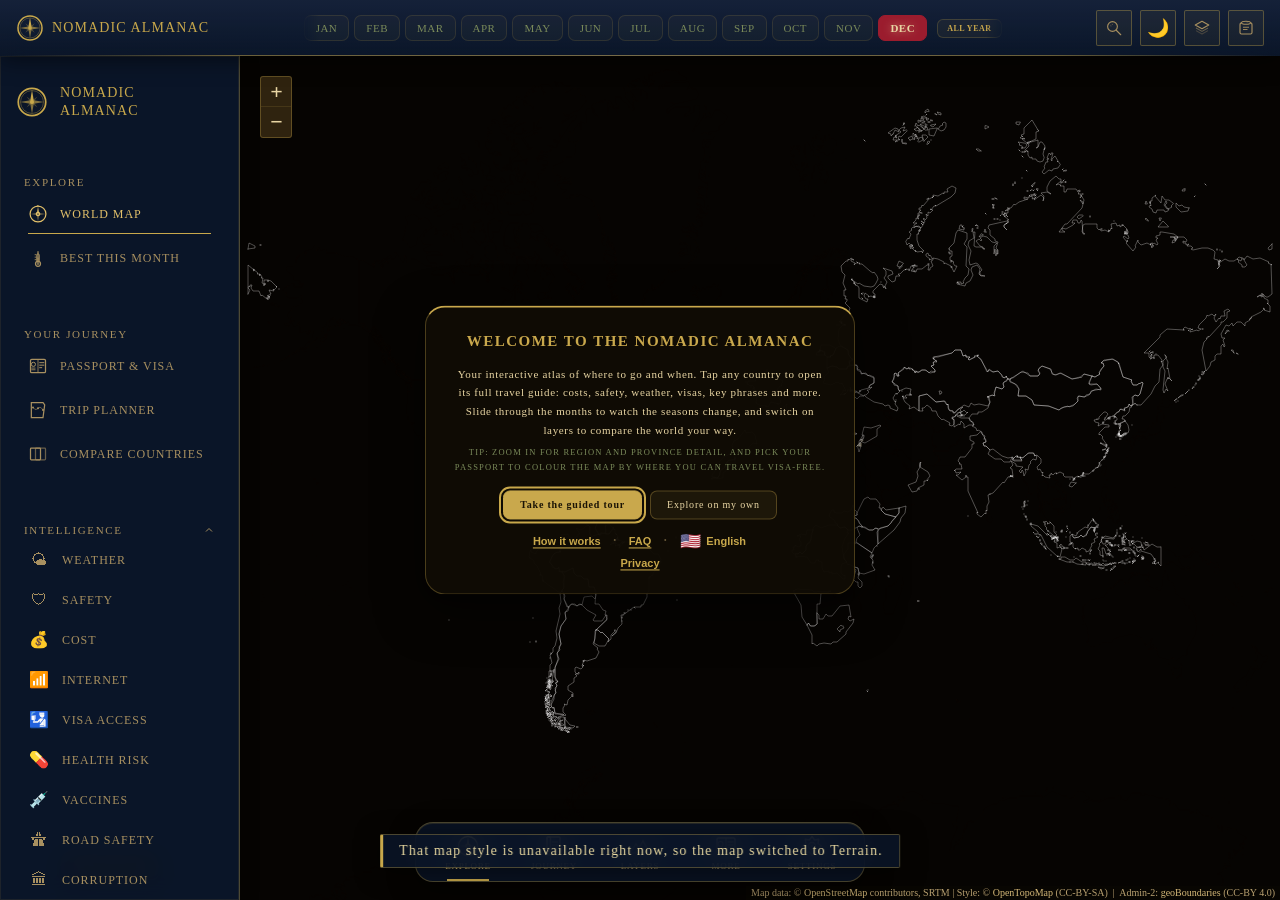
==== index.html @ be2ba4e3 "fix(visitors): raise the floor to 10, round counts down to 5, add a privacy notice and opt-out Findi" ====
<!DOCTYPE html>
<html lang="en">
<head>
  <meta charset="UTF-8">
  <meta name="viewport" content="width=device-width, initial-scale=1.0, viewport-fit=cover">
  <!-- Content-Security-Policy (defense-in-depth). Inline scripts are kept allowed
       because the app bootstraps inline; object/base-uri/form-action are locked,
       and schemes are restricted. The primary XSS defense is per-field _esc() on
       all OSM/user-derived strings. A tighter connect-src allowlist is a future
       step (requires testing every tile/API/open-data integration).
       script-src names no host other than this site. The optional visit-count script is a pinned
       copy at lib/count.js (see NA_ANALYTICS_SITE in app.js and docs/visitors-layer.md), so it is
       covered by 'self'. The count itself is sent to https://CODE.goatcounter.com/count, which only
       the broad connect-src https: rule permits; narrowing that rule is a separate step. -->
  <meta http-equiv="Content-Security-Policy" content="default-src 'self'; script-src 'self' 'unsafe-inline'; style-src 'self' 'unsafe-inline' https://fonts.googleapis.com; font-src 'self' https://fonts.gstatic.com data:; img-src 'self' data: blob: https:; connect-src 'self' https:; worker-src 'self' blob:; manifest-src 'self'; object-src 'none'; base-uri 'self'; form-action 'self'">
  <meta name="referrer" content="strict-origin-when-cross-origin">
  <meta name="description" content="The Nomadic Almanac: an interactive atlas of where to go and when. Costs, safety, weather, visas, and key phrases for 195 countries, by month.">
  <title>The Nomadic Almanac: World Travel Intelligence</title>
  <!-- Resource hints: resolve DNS / open sockets before scripts run -->
  <link rel="preconnect"    href="https://fonts.googleapis.com" crossorigin>
  <link rel="preconnect"    href="https://fonts.gstatic.com" crossorigin>
  <!-- Full preconnect (DNS+TCP+TLS) for the host the DEFAULT view hits immediately: Esri
       serves both the satellite tiles and the place-label overlay. No crossorigin: tiles are
       plain <img>. -->
  <link rel="preconnect"    href="https://server.arcgisonline.com">
  <link rel="dns-prefetch"  href="https://raw.githubusercontent.com">
  <!-- All six interface font families in ONE request (was 3 links + a duplicate @import).
       Loaded without blocking first paint: media="print" does not block rendering, and onload
       switches it on once it arrives. If Google Fonts is slow or blocked the page simply keeps
       its fallback fonts (display=swap), so the CDN is never a single point of failure. -->
  <link href="https://fonts.googleapis.com/css2?family=IBM+Plex+Mono:wght@400;500;700&family=Cormorant+Garamond:ital,wght@0,600;0,700;1,400&family=Cinzel:wght@400;600;700;900&family=Cinzel+Decorative:wght@700&family=IM+Fell+English:ital@0;1&family=EB+Garamond:ital,wght@0,400;0,500;0,600;1,400&display=swap" rel="stylesheet" media="print" onload="this.media='all'">
  <noscript><link href="https://fonts.googleapis.com/css2?family=IBM+Plex+Mono:wght@400;500;700&family=Cormorant+Garamond:ital,wght@0,600;0,700;1,400&family=Cinzel:wght@400;600;700;900&family=Cinzel+Decorative:wght@700&family=IM+Fell+English:ital@0;1&family=EB+Garamond:ital,wght@0,400;0,500;0,600;1,400&display=swap" rel="stylesheet"></noscript>
  <style>
    :root {
      --na-prussian: #1B2A4A;
      --na-parchment: #F2E8C9;
      --na-vermillion: #C0392B;
      --na-sienna: #A0522D;
      --na-green: #2D5A27;
      --na-ink: #0D0D0D;
      --na-gold: #B8960C;
      --na-night: #0F1A2E;
      --na-aged: #D4C8A0;
    }
    #logo-wrap { line-height: 0; display: inline-block; }
    #logo-wrap svg { display: block; }
  </style>
  <!-- Leaflet served locally: eliminates CDN as a failure point -->
  <link rel="stylesheet" href="lib/leaflet.css">
  <link rel="stylesheet" href="style.css">
  <link rel="manifest" href="manifest.json">
  <meta name="theme-color" content="#0e0b06">
  <meta name="mobile-web-app-capable" content="yes">
  <meta name="apple-mobile-web-app-capable" content="yes">
  <meta name="apple-mobile-web-app-status-bar-style" content="black-translucent">
  <meta name="apple-mobile-web-app-title" content="Nomadic Almanac">
  <link rel="apple-touch-icon" href="apple-touch-icon.png">
  <link rel="icon" type="image/png" sizes="192x192" href="icon-192.png">
  <!-- Social / link-preview cards -->
  <meta property="og:type" content="website">
  <meta property="og:site_name" content="The Nomadic Almanac">
  <meta property="og:title" content="The Nomadic Almanac: World Travel Intelligence">
  <meta property="og:description" content="An interactive atlas of where to go and when: costs, safety, weather, visas, and key phrases for 195 countries, by month.">
  <meta property="og:image" content="https://nomadicalmanac.com/icon-512.png">
  <meta property="og:url" content="https://nomadicalmanac.com/">
  <link rel="canonical" href="https://nomadicalmanac.com/">
  <meta name="twitter:card" content="summary">
  <meta name="twitter:title" content="The Nomadic Almanac">
  <meta name="twitter:description" content="An interactive atlas of where to go and when: costs, safety, weather, visas, and key phrases for 195 countries, by month.">
  <meta name="twitter:image" content="https://nomadicalmanac.com/icon-512.png">
</head>
<body>

<!-- ─── Period Cartographic Icon Set (all 17 icons) ──────────────────────── -->
<svg id="na-icons" xmlns="http://www.w3.org/2000/svg" style="display:none" aria-hidden="true">
  <!-- Explore / Compass Rose -->
  <symbol id="icon-explore" viewBox="0 0 24 24">
    <circle cx="12" cy="12" r="9.5" fill="none" stroke="currentColor" stroke-width="1.5"/>
    <circle cx="12" cy="12" r="2" fill="none" stroke="currentColor" stroke-width="1.5"/>
    <polygon points="12,3 13.2,10.8 12,12 10.8,10.8" fill="currentColor"/>
    <polygon points="12,21 13.2,13.2 12,12 10.8,13.2" fill="currentColor" opacity="0.5"/>
    <polygon points="3,12 10.8,13.2 12,12 10.8,10.8" fill="currentColor" opacity="0.5"/>
    <polygon points="21,12 13.2,13.2 12,12 13.2,10.8" fill="currentColor" opacity="0.5"/>
    <line x1="12" y1="3" x2="12" y2="2" stroke="currentColor" stroke-width="1.5"/>
    <text x="12" y="2.5" text-anchor="middle" font-size="2.8" fill="currentColor" font-family="Cinzel,serif" font-weight="700">N</text>
  </symbol>
  <!-- Compass Rose (almanac-era, retro): shared by the wordmark logo and the
       Preferences launcher so both read as the same instrument. currentColor so
       it inherits gold / ink active states. -->
  <symbol id="icon-compass" viewBox="0 0 24 24">
    <circle cx="12" cy="12" r="10.3" fill="none" stroke="currentColor" stroke-width="1.3"/>
    <circle cx="12" cy="12" r="8.6"  fill="none" stroke="currentColor" stroke-width="0.5" opacity="0.55"/>
    <!-- intercardinal (NE/SE/SW/NW) short points -->
    <g fill="currentColor" opacity="0.32">
      <polygon points="12,6.2 12.9,11.2 12,12 11.1,11.2" transform="rotate(45 12 12)"/>
      <polygon points="12,6.2 12.9,11.2 12,12 11.1,11.2" transform="rotate(135 12 12)"/>
      <polygon points="12,6.2 12.9,11.2 12,12 11.1,11.2" transform="rotate(225 12 12)"/>
      <polygon points="12,6.2 12.9,11.2 12,12 11.1,11.2" transform="rotate(315 12 12)"/>
    </g>
    <!-- cardinal long points; North (last) is brightest -->
    <g fill="currentColor">
      <polygon points="12,3 13.3,10.7 12,12 10.7,10.7" opacity="0.62" transform="rotate(90 12 12)"/>
      <polygon points="12,3 13.3,10.7 12,12 10.7,10.7" opacity="0.62" transform="rotate(180 12 12)"/>
      <polygon points="12,3 13.3,10.7 12,12 10.7,10.7" opacity="0.62" transform="rotate(270 12 12)"/>
      <polygon points="12,3 13.3,10.7 12,12 10.7,10.7"/>
    </g>
    <circle cx="12" cy="12" r="1.5" fill="currentColor"/>
  </symbol>
  <!-- Journey / Log Book -->
  <symbol id="icon-journey" viewBox="0 0 24 24">
    <rect x="5" y="3" width="13" height="18" rx="1" fill="none" stroke="currentColor" stroke-width="1.5"/>
    <rect x="5" y="3" width="3.5" height="18" rx="1" fill="none" stroke="currentColor" stroke-width="1.5"/>
    <line x1="10" y1="8"  x2="16" y2="8"  stroke="currentColor" stroke-width="1.2"/>
    <line x1="10" y1="11" x2="16" y2="11" stroke="currentColor" stroke-width="1.2"/>
    <line x1="10" y1="14" x2="14" y2="14" stroke="currentColor" stroke-width="1.2"/>
    <circle cx="15.5" cy="19" r="1.8" fill="none" stroke="currentColor" stroke-width="1.2"/>
    <circle cx="15.5" cy="19" r="0.6" fill="currentColor"/>
  </symbol>
  <!-- Visa / Passport -->
  <symbol id="icon-visa" viewBox="0 0 24 24">
    <rect x="3" y="4" width="18" height="16" rx="1.5" fill="none" stroke="currentColor" stroke-width="1.5"/>
    <line x1="12" y1="4" x2="12" y2="20" stroke="currentColor" stroke-width="1"/>
    <circle cx="6.5" cy="10" r="2.5" fill="none" stroke="currentColor" stroke-width="1.2"/>
    <line x1="4" y1="14.5" x2="9" y2="14.5" stroke="currentColor" stroke-width="1"/>
    <line x1="4" y1="16.5" x2="9" y2="16.5" stroke="currentColor" stroke-width="1"/>
    <line x1="13.5" y1="8" x2="19.5" y2="8" stroke="currentColor" stroke-width="1.2"/>
    <line x1="13.5" y1="11" x2="19.5" y2="11" stroke="currentColor" stroke-width="1.2"/>
    <line x1="13.5" y1="14" x2="17"   y2="14" stroke="currentColor" stroke-width="1.2"/>
  </symbol>
  <!-- Trip Planner / Chart with route -->
  <symbol id="icon-planner" viewBox="0 0 24 24">
    <path d="M4 3 L18 3 L20 6 L18 21 L4 21 Z" fill="none" stroke="currentColor" stroke-width="1.5"/>
    <path d="M6 9 Q9 13 12 10 Q15 7 18 12" fill="none" stroke="currentColor" stroke-width="1.2" stroke-dasharray="1.5 1"/>
    <circle cx="6"  cy="9"  r="1.2" fill="currentColor"/>
    <circle cx="12" cy="10" r="1.2" fill="currentColor"/>
    <circle cx="18" cy="12" r="1.2" fill="currentColor"/>
  </symbol>
  <!-- Compare / Two overlapping frames -->
  <symbol id="icon-compare" viewBox="0 0 24 24">
    <rect x="3" y="5" width="12" height="14" rx="1" fill="none" stroke="currentColor" stroke-width="1.5"/>
    <rect x="9" y="5" width="12" height="14" rx="1" fill="none" stroke="currentColor" stroke-width="1.5" opacity="0.6"/>
  </symbol>
  <!-- Safety / Brass shield -->
  <symbol id="icon-safety" viewBox="0 0 24 24">
    <path d="M12 3 L20 6.5 L20 12 Q20 18 12 21 Q4 18 4 12 L4 6.5 Z" fill="none" stroke="currentColor" stroke-width="1.5"/>
    <polygon points="12,8 13,11 16,11 13.5,12.8 14.5,16 12,14.2 9.5,16 10.5,12.8 8,11 11,11" fill="currentColor" opacity="0.7"/>
  </symbol>
  <!-- Cost / Period coins -->
  <symbol id="icon-cost" viewBox="0 0 24 24">
    <circle cx="10" cy="12" r="7" fill="none" stroke="currentColor" stroke-width="1.5"/>
    <circle cx="10" cy="12" r="4.5" fill="none" stroke="currentColor" stroke-width="0.8"/>
    <line x1="10" y1="8.5" x2="10" y2="15.5" stroke="currentColor" stroke-width="1.2"/>
    <line x1="7.5" y1="10" x2="12.5" y2="10" stroke="currentColor" stroke-width="1.2"/>
    <ellipse cx="16" cy="15" rx="5" ry="3.5" fill="none" stroke="currentColor" stroke-width="1" opacity="0.5"/>
  </symbol>
  <!-- Climate / Mercury barometer -->
  <symbol id="icon-climate" viewBox="0 0 24 24">
    <line x1="12" y1="4" x2="12" y2="17" stroke="currentColor" stroke-width="1.5"/>
    <rect x="10.5" y="7" width="3" height="10" rx="1.5" fill="none" stroke="currentColor" stroke-width="1.2"/>
    <rect x="11" y="11" width="2" height="5.5" rx="1" fill="currentColor" opacity="0.7"/>
    <circle cx="12" cy="19" r="3" fill="none" stroke="currentColor" stroke-width="1.5"/>
    <circle cx="12" cy="19" r="1.5" fill="currentColor" opacity="0.7"/>
    <line x1="8" y1="8"  x2="10" y2="8"  stroke="currentColor" stroke-width="1"/>
    <line x1="8" y1="11" x2="10" y2="11" stroke="currentColor" stroke-width="1"/>
    <line x1="8" y1="14" x2="10" y2="14" stroke="currentColor" stroke-width="1"/>
  </symbol>
  <!-- Health / Period apothecary diamond -->
  <symbol id="icon-health" viewBox="0 0 24 24">
    <path d="M12 3 L21 12 L12 21 L3 12 Z" fill="none" stroke="currentColor" stroke-width="1.5"/>
    <line x1="12" y1="7.5" x2="12" y2="16.5" stroke="currentColor" stroke-width="1.5"/>
    <line x1="7.5" y1="12" x2="16.5" y2="12" stroke="currentColor" stroke-width="1.5"/>
  </symbol>
  <!-- History / Hourglass -->
  <symbol id="icon-history" viewBox="0 0 24 24">
    <path d="M7 3 L17 3 L17 4 Q17 10 12 12 Q7 14 7 20 L7 21 L17 21 L17 20 Q17 14 12 12 Q7 10 7 4 Z" fill="none" stroke="currentColor" stroke-width="1.5"/>
    <line x1="6.5" y1="3" x2="17.5" y2="3" stroke="currentColor" stroke-width="1.5"/>
    <line x1="6.5" y1="21" x2="17.5" y2="21" stroke="currentColor" stroke-width="1.5"/>
    <path d="M9 19 Q12 16 15 19" fill="currentColor" opacity="0.6"/>
  </symbol>
  <!-- Tipping / Hand with folded note -->
  <symbol id="icon-tipping" viewBox="0 0 24 24">
    <rect x="8" y="9" width="9" height="7" rx="1" fill="none" stroke="currentColor" stroke-width="1.5"/>
    <line x1="10" y1="12" x2="15" y2="12" stroke="currentColor" stroke-width="1"/>
    <path d="M5 14 L8 14 L8 18 Q7 20 5 20 L3 20 Q3 18 4 17 L4 14" fill="none" stroke="currentColor" stroke-width="1.2"/>
    <path d="M17 14 Q19 14 20 12 L22 10" fill="none" stroke="currentColor" stroke-width="1.2"/>
  </symbol>
  <!-- Language / Quill pen -->
  <symbol id="icon-language" viewBox="0 0 24 24">
    <path d="M19 3 Q22 8 18 12 L8 20 L4 21 L5 17 L15 9 Q19 5 19 3 Z" fill="none" stroke="currentColor" stroke-width="1.5"/>
    <line x1="15" y1="9" x2="5" y2="17" stroke="currentColor" stroke-width="1" opacity="0.5"/>
    <circle cx="5" cy="20" r="1.5" fill="currentColor" opacity="0.6"/>
  </symbol>
  <!-- Terrain / Topographic peak -->
  <symbol id="icon-terrain" viewBox="0 0 24 24">
    <path d="M2 19 L8 10 L11 14 L15 7 L22 19 Z" fill="none" stroke="currentColor" stroke-width="1.5"/>
    <path d="M4 19 Q8 16 12 17 Q16 18 20 19" fill="none" stroke="currentColor" stroke-width="0.8" opacity="0.5"/>
    <path d="M3 16 Q8 14 13 15 Q17 16 21 16" fill="none" stroke="currentColor" stroke-width="0.7" opacity="0.35"/>
  </symbol>
  <!-- Settings / Brass gear: 8-tooth period instrument gear.
       16 vertices alternating outer radius 9.5 (teeth) and inner 6.5 (valleys),
       spaced every 22.5°. Center hub with axle hole. -->
  <symbol id="icon-settings" viewBox="0 0 24 24">
    <polygon
      points="12,2.5 14.5,6.0 18.7,5.3 18.0,9.5 21.5,12 18.0,14.5 18.7,18.7 14.5,18.0 12,21.5 9.5,18.0 5.3,18.7 6.0,14.5 2.5,12 6.0,9.5 5.3,5.3 9.5,6.0"
      fill="none" stroke="currentColor" stroke-width="1.5" stroke-linejoin="round"/>
    <circle cx="12" cy="12" r="3.5" fill="none" stroke="currentColor" stroke-width="1.3"/>
    <circle cx="12" cy="12" r="1.2" fill="currentColor" opacity="0.6"/>
  </symbol>
  <!-- Search / Magnifying glass -->
  <symbol id="icon-search" viewBox="0 0 24 24">
    <circle cx="10" cy="10" r="6.5" fill="none" stroke="currentColor" stroke-width="1.5"/>
    <line x1="15" y1="15" x2="21" y2="21" stroke="currentColor" stroke-width="1.5" stroke-linecap="round"/>
    <line x1="10" y1="6.5" x2="10" y2="8" stroke="currentColor" stroke-width="1" opacity="0.5"/>
    <path d="M8 7.5 Q7.5 9 8 10" fill="none" stroke="currentColor" stroke-width="1" opacity="0.5"/>
  </symbol>
  <!-- Theme / Day-night dial -->
  <symbol id="icon-theme" viewBox="0 0 24 24">
    <circle cx="12" cy="12" r="9" fill="none" stroke="currentColor" stroke-width="1.5"/>
    <path d="M12 3 A9 9 0 0 1 12 21 Z" fill="currentColor" opacity="0.4"/>
    <circle cx="9"  cy="9"  r="1.5" fill="currentColor" opacity="0.7"/>
    <path d="M12 5 Q16 8 16 12 Q16 16 12 19" fill="none" stroke="currentColor" stroke-width="1" opacity="0.5"/>
  </symbol>
  <!-- Layers / Stacked map sheets -->
  <symbol id="icon-layers" viewBox="0 0 24 24">
    <path d="M12 3 L21 8 L12 13 L3 8 Z" fill="none" stroke="currentColor" stroke-width="1.5" stroke-linejoin="round"/>
    <path d="M4 12 L12 16.5 L20 12" fill="none" stroke="currentColor" stroke-width="1.5" stroke-linejoin="round" opacity="0.55"/>
    <path d="M4 15.5 L12 20 L20 15.5" fill="none" stroke="currentColor" stroke-width="1.5" stroke-linejoin="round" opacity="0.32"/>
  </symbol>
  <!-- Share / Rolled map scroll -->
  <symbol id="icon-share" viewBox="0 0 24 24">
    <path d="M6 5 Q4 5 4 8 L4 18 Q4 20 6 20 L18 20 Q20 20 20 18 L20 8 Q20 5 18 5" fill="none" stroke="currentColor" stroke-width="1.5"/>
    <ellipse cx="12" cy="5" rx="6" ry="2" fill="none" stroke="currentColor" stroke-width="1.5"/>
    <line x1="8" y1="11" x2="16" y2="11" stroke="currentColor" stroke-width="1.2"/>
    <line x1="8" y1="14" x2="14" y2="14" stroke="currentColor" stroke-width="1.2"/>
    <path d="M12 3.5 Q14 4 15 5" fill="none" stroke="currentColor" stroke-width="0.8" opacity="0.5"/>
  </symbol>
</svg>

<!-- Loading overlay: dismissed by JS as soon as the map is ready.
     Safety timer guarantees it never blocks the page for more than 6 s. -->
<div id="loading-overlay">
  <svg viewBox="0 0 56 56" xmlns="http://www.w3.org/2000/svg" style="width:64px;height:64px;animation:lo-spin 8s linear infinite">
    <circle cx="28" cy="28" r="25" fill="#100c05" stroke="#c9a84c" stroke-width="1.6"/>
    <polygon points="28,3 31.5,21 28,18 24.5,21" fill="#e8d5a3"/>
    <polygon points="28,3 29.5,13 28,15 26.5,13" fill="#9b1c2e"/>
    <polygon points="53,28 36,31 39,28 36,25" fill="#c9a84c" opacity="0.55"/>
    <polygon points="3,28 20,31 17,28 20,25" fill="#c9a84c" opacity="0.55"/>
    <circle cx="28" cy="28" r="5" fill="#100c05" stroke="#c9a84c" stroke-width="1.4"/>
    <circle cx="28" cy="28" r="1.5" fill="#c9a84c"/>
  </svg>
  <div style="font-family:'Cinzel','Cinzel Decorative',Georgia,serif;font-size:13px;font-weight:700;color:#E8D8A0;letter-spacing:5px;margin-top:18px;text-transform:uppercase">Nomadic Almanac</div>
  <div style="font-family:'Cinzel',Georgia,serif;font-size:8px;color:#A89060;letter-spacing:3px;margin-top:6px;text-transform:uppercase">Loading World Data&hellip;</div>
</div>
<script>
  // Hard safety valve: dismiss overlay after 3 s regardless of JS/network state.
  // app.js cancels this timer (dismissOverlay) as soon as the map is ready.
  window._loTimer = setTimeout(function() {
    var lo = document.getElementById('loading-overlay');
    if (!lo) return;
    lo.style.transition = 'opacity 0.5s';
    lo.style.opacity    = '0';
    setTimeout(function() { if (lo.parentNode) lo.parentNode.removeChild(lo); }, 520);
  }, 3000);
</script>

<!-- ─── Nav Header Bar (all breakpoints) ─────────────────────────────────── -->
<header id="na-header" role="banner">
  <div id="na-header-logo">
    <svg class="na-icon-mark" width="28" height="28" viewBox="0 0 24 24" aria-hidden="true">
      <use href="#icon-compass"/>
    </svg>
    <span id="na-header-wordmark">Nomadic Almanac</span>
  </div>

  <!-- Month selector lives in the top menu (centred). Populated by buildMonthSelector(). -->
  <div id="na-header-months" class="na-month-row" title="Click a month, or drag across to select a range">
    <div id="months"></div>
  </div>

  <div id="na-header-actions">
    <button id="na-search-btn" class="na-header-btn" aria-label="Search countries, layers, or features" title="Search (⌘K or /)">
      <svg width="18" height="18" viewBox="0 0 24 24"><use href="#icon-search"/></svg>
    </button>
    <button id="na-theme-btn" class="na-header-btn" aria-label="Toggle day/night theme" title="Toggle theme (T)">
      <svg width="18" height="18" viewBox="0 0 24 24"><use href="#icon-theme"/></svg>
    </button>
    <button id="na-layers-btn" class="na-header-btn" aria-haspopup="dialog" aria-expanded="false" aria-label="Open map layers" title="Map layers">
      <svg width="18" height="18" viewBox="0 0 24 24"><use href="#icon-layers"/></svg>
    </button>
    <button id="na-share-btn" class="na-header-btn" aria-label="Copy map URL to clipboard" title="Share">
      <svg width="18" height="18" viewBox="0 0 24 24"><use href="#icon-share"/></svg>
    </button>
  </div>
</header>

<!-- ─── Main Layout (sidebar + content) ──────────────────────────────────── -->
<div id="na-layout">

  <!-- Sidebar navigation -->
  <nav id="na-sidebar" aria-label="Main navigation" role="navigation">
    <div id="na-sidebar-inner">

      <!-- Logo (compact) -->
      <div id="na-sidebar-logo">
        <svg class="na-icon-mark" width="32" height="32" viewBox="0 0 24 24" aria-hidden="true">
          <use href="#icon-compass"/>
        </svg>
        <span class="na-sidebar-brand">Nomadic<br>Almanac</span>
      </div>
      <hr class="gold-rule">

      <!-- GROUP 1: EXPLORE -->
      <div class="na-nav-group">
        <span class="na-nav-group-label" data-i18n="group.explore">Explore</span>
        <button class="na-nav-item active" data-nav="worldmap" aria-label="World Map">
          <svg width="20" height="20" viewBox="0 0 24 24" aria-hidden="true"><use href="#icon-explore"/></svg>
          <span class="na-nav-item-label" data-i18n="nav.worldMap">World Map</span>
        </button>
        <button class="na-nav-item" data-nav="bestmonth" aria-label="Best This Month">
          <svg width="20" height="20" viewBox="0 0 24 24" aria-hidden="true"><use href="#icon-climate"/></svg>
          <span class="na-nav-item-label" data-i18n="nav.bestMonth">Best This Month</span>
        </button>
      </div>
      <hr class="gold-rule">

      <!-- GROUP 2: YOUR JOURNEY -->
      <div class="na-nav-group">
        <span class="na-nav-group-label" data-i18n="group.journey">Your Journey</span>
        <button class="na-nav-item" data-nav="visa" aria-label="Passport and Visa">
          <svg width="20" height="20" viewBox="0 0 24 24" aria-hidden="true"><use href="#icon-visa"/></svg>
          <span class="na-nav-item-label" data-i18n="nav.passport">Passport &amp; Visa</span>
        </button>
        <button class="na-nav-item" data-nav="planner" aria-label="Trip Planner">
          <svg width="20" height="20" viewBox="0 0 24 24" aria-hidden="true"><use href="#icon-planner"/></svg>
          <span class="na-nav-item-label" data-i18n="nav.planner">Trip Planner</span>
        </button>
        <button class="na-nav-item" data-nav="compare" aria-label="Compare Countries">
          <svg width="20" height="20" viewBox="0 0 24 24" aria-hidden="true"><use href="#icon-compare"/></svg>
          <span class="na-nav-item-label" data-i18n="nav.compare">Compare Countries</span>
        </button>
      </div>
      <hr class="gold-rule">

      <!-- GROUP 3: INTELLIGENCE LAYERS -->
      <div class="na-nav-group">
        <button class="na-nav-group-label na-accordion-trigger" data-accordion="layers" aria-expanded="true" aria-controls="na-layers-list">
          <span data-i18n="group.intelligence">Intelligence</span>
          <svg class="na-accordion-arrow" width="12" height="12" viewBox="0 0 24 24" aria-hidden="true">
            <polyline points="6,9 12,15 18,9" fill="none" stroke="currentColor" stroke-width="2"/>
          </svg>
        </button>
        <div id="na-layers-list" class="na-accordion-body open" aria-hidden="false">
          <button class="na-nav-item na-layer-item" data-layer="safety" aria-label="Safety and Risk">
            <svg width="18" height="18" viewBox="0 0 24 24" aria-hidden="true"><use href="#icon-safety"/></svg>
            <span class="na-nav-item-label">Safety &amp; Risk</span>
          </button>
          <button class="na-nav-item na-layer-item" data-layer="cost" aria-label="Cost of Living">
            <svg width="18" height="18" viewBox="0 0 24 24" aria-hidden="true"><use href="#icon-cost"/></svg>
            <span class="na-nav-item-label">Cost of Living</span>
          </button>
          <button class="na-nav-item na-layer-item" data-layer="weather" aria-label="Climate and Seasons">
            <svg width="18" height="18" viewBox="0 0 24 24" aria-hidden="true"><use href="#icon-climate"/></svg>
            <span class="na-nav-item-label">Climate &amp; Seasons</span>
          </button>
          <button class="na-nav-item na-layer-item" data-layer="health" aria-label="Health and Medical">
            <svg width="18" height="18" viewBox="0 0 24 24" aria-hidden="true"><use href="#icon-health"/></svg>
            <span class="na-nav-item-label">Health &amp; Medical</span>
          </button>
          <button class="na-nav-item na-layer-item" data-layer="tipping" aria-label="Tipping Norms">
            <svg width="18" height="18" viewBox="0 0 24 24" aria-hidden="true"><use href="#icon-tipping"/></svg>
            <span class="na-nav-item-label">Tipping Norms</span>
          </button>
          <button class="na-nav-item na-layer-item" data-layer="english" aria-label="Languages">
            <svg width="18" height="18" viewBox="0 0 24 24" aria-hidden="true"><use href="#icon-language"/></svg>
            <span class="na-nav-item-label">Languages</span>
          </button>
          <button class="na-nav-item na-layer-item" data-layer="elevation" aria-label="Terrain">
            <svg width="18" height="18" viewBox="0 0 24 24" aria-hidden="true"><use href="#icon-terrain"/></svg>
            <span class="na-nav-item-label">Terrain</span>
          </button>
          <button class="na-nav-item na-layer-item" data-layer="nomad" aria-label="Digital Nomad">
            <svg width="18" height="18" viewBox="0 0 24 24" aria-hidden="true"><use href="#icon-language"/></svg>
            <span class="na-nav-item-label">Digital Nomad</span>
          </button>
        </div>
      </div>
      <!-- Settings live as a single icon in the bottom menu (no duplication). -->

      <!-- Sidebar footer: passport selector + data age -->
      <div id="na-sidebar-footer">
        <hr class="gold-rule">
        <div class="na-sidebar-control-label">Nationality</div>
        <div id="na-sidebar-passport"></div>
        <!-- Month selection now lives in the top menu (#na-header-months). -->
        <div id="na-data-age">Chart data: Jun 2026</div>
      </div>

    </div><!-- /na-sidebar-inner -->
  </nav><!-- /na-sidebar -->

  <!-- Main content area (topbar + map) -->
  <div id="na-main">

<!-- ─── Top Bar ──────────────────────────────────────────────────────────────── -->
<div id="topbar">

  <!-- Row 1: Logo · Months · Search -->
  <div id="tb-row1">

    <div id="logo">
      <div id="logo-wrap"><svg id="na-logo" xmlns="http://www.w3.org/2000/svg" width="320" height="110" viewBox="0 0 480 165" role="img" aria-label="Nomadic Almanac: World Travel Intelligence">
<defs>
  <style>
    /* Cinzel / Cinzel Decorative are loaded once in <head>; no per-SVG @import needed. */
    /* Only the compass needle animates: all other elements are static */
    .naml-cring  { transform-box:view-box; transform-origin:82px 82px; }
    .naml-needle { transform-box:view-box; transform-origin:82px 82px; animation:namlSettle 2.4s cubic-bezier(0.34,1.2,0.64,1) forwards, namlSeek 8s ease-in-out 2.4s infinite; will-change:transform; }
    /* Compass needle: settle from east, overshoot north, damp to micro-oscillation */
    @keyframes namlSettle {
      0%   { transform: rotate(90deg); }
      35%  { transform: rotate(-15deg); }
      55%  { transform: rotate(8deg); }
      70%  { transform: rotate(-4deg); }
      82%  { transform: rotate(2deg); }
      91%  { transform: rotate(-1deg); }
      100% { transform: rotate(0.3deg); }
    }
    @keyframes namlSeek {
      0%,100% { transform: rotate(0.3deg); }
      33%     { transform: rotate(-0.4deg); }
      67%     { transform: rotate(0.6deg); }
    }
    @media (prefers-reduced-motion:reduce){
      .naml-needle { animation:none!important; transform:none!important; }
    }
  </style>

  <!-- Backgrounds / gradients -->
  <linearGradient id="gNavy" x1="0" y1="0" x2="0" y2="1">
    <stop offset="0%"  stop-color="#0D1D3F"/>
    <stop offset="50%" stop-color="#0A1630"/>
    <stop offset="100%" stop-color="#07102A"/>
  </linearGradient>
  <radialGradient id="gMapBg" cx="0.55" cy="0.5" r="0.65">
    <stop offset="0%"  stop-color="#1B3565" stop-opacity="0.45"/>
    <stop offset="100%" stop-color="#0A1630" stop-opacity="0"/>
  </radialGradient>
  <radialGradient id="gCompassGlow" cx="0.5" cy="0.5" r="0.5">
    <stop offset="0%"  stop-color="#C9A820" stop-opacity="0.1"/>
    <stop offset="100%" stop-color="#C9A820" stop-opacity="0"/>
  </radialGradient>
  <radialGradient id="gFireCore" cx="0.15" cy="0.5" r="0.85">
    <stop offset="0%"  stop-color="#FFF59D"/>
    <stop offset="35%" stop-color="#FFA726"/>
    <stop offset="100%" stop-color="#C62828" stop-opacity="0"/>
  </radialGradient>
  <clipPath id="cRight"><rect x="162" y="8" width="314" height="149"/></clipPath>
</defs>

<!-- ══ BASE ══ -->
<rect width="480" height="165" fill="url(#gNavy)"/>

<!-- ══ BORDERS ══ -->
<rect x="4"  y="4"  width="472" height="157" fill="none" stroke="#C9A820" stroke-width="1.7"/>
<rect x="8"  y="8"  width="464" height="149" fill="none" stroke="#C9A820" stroke-width="0.5"/>
<rect x="11" y="11" width="458" height="143" fill="none" stroke="#C9A820" stroke-width="0.2" opacity="0.5"/>

<!-- Maltese cross corner ornaments: arms flare to 7.2px wide at tip, narrow to 3.6px at stem -->
<g fill="#C9A820">
  <g transform="translate(19,19)"><polygon points="3.6,-8 -3.6,-8 -1.8,-1.8 -8,-3.6 -8,3.6 -1.8,1.8 -3.6,8 3.6,8 1.8,1.8 8,3.6 8,-3.6 1.8,-1.8"/><circle r="2.2" fill="#0A1630"/></g>
  <g transform="translate(461,19)"><polygon points="3.6,-8 -3.6,-8 -1.8,-1.8 -8,-3.6 -8,3.6 -1.8,1.8 -3.6,8 3.6,8 1.8,1.8 8,3.6 8,-3.6 1.8,-1.8"/><circle r="2.2" fill="#0A1630"/></g>
  <g transform="translate(19,146)"><polygon points="3.6,-8 -3.6,-8 -1.8,-1.8 -8,-3.6 -8,3.6 -1.8,1.8 -3.6,8 3.6,8 1.8,1.8 8,3.6 8,-3.6 1.8,-1.8"/><circle r="2.2" fill="#0A1630"/></g>
  <g transform="translate(461,146)"><polygon points="3.6,-8 -3.6,-8 -1.8,-1.8 -8,-3.6 -8,3.6 -1.8,1.8 -3.6,8 3.6,8 1.8,1.8 8,3.6 8,-3.6 1.8,-1.8"/><circle r="2.2" fill="#0A1630"/></g>
</g>

<!-- ══ RIGHT PANEL: antique map ══ -->
<g clip-path="url(#cRight)">
  <ellipse cx="330" cy="82" rx="165" ry="78" fill="url(#gMapBg)"/>

  <!-- Cartographic grid -->
  <g stroke="#1E3D72" stroke-width="0.5" opacity="0.75">
    <line x1="185" y1="10" x2="185" y2="155"/>
    <line x1="210" y1="10" x2="210" y2="155"/>
    <line x1="235" y1="10" x2="235" y2="155"/>
    <line x1="260" y1="10" x2="260" y2="155"/>
    <line x1="285" y1="10" x2="285" y2="155"/>
    <line x1="310" y1="10" x2="310" y2="155"/>
    <line x1="335" y1="10" x2="335" y2="155"/>
    <line x1="360" y1="10" x2="360" y2="155"/>
    <line x1="385" y1="10" x2="385" y2="155"/>
    <line x1="410" y1="10" x2="410" y2="155"/>
    <line x1="435" y1="10" x2="435" y2="155"/>
    <line x1="460" y1="10" x2="460" y2="155"/>
    <line x1="164" y1="28" x2="474" y2="28"/>
    <line x1="164" y1="48" x2="474" y2="48"/>
    <line x1="164" y1="68" x2="474" y2="68"/>
    <line x1="164" y1="88" x2="474" y2="88"/>
    <line x1="164" y1="108" x2="474" y2="108"/>
    <line x1="164" y1="128" x2="474" y2="128"/>
    <line x1="164" y1="148" x2="474" y2="148"/>
  </g>
  <!-- Equator curve (dashed) -->
  <path d="M 164,85 Q 318,79 474,85" fill="none" stroke="#2A50A0" stroke-width="0.7" stroke-dasharray="3 2" opacity="0.9"/>

  <!-- Continent fills: Old World landmasses with archaic cartographic outlines -->
  <g fill="#1B3565" opacity="0.78">
    <!-- Europe (Iberia to Balkans, including Scandinavia peninsula) -->
    <path d="M 186,38 Q 196,30 210,30 Q 222,30 228,34 Q 236,34 244,36 Q 258,64 250,70 Q 236,68 220,62 Q 204,58 192,50 Z"/>
    <!-- Scandinavia -->
    <path d="M 200,27 Q 208,20 216,22 Q 220,28 214,32 Q 206,32 200,27 Z"/>
    <!-- Asia (Persia through China) -->
    <path d="M 244,36 Q 272,28 300,33 Q 328,28 355,36 Q 382,42 400,54 Q 408,68 394,78 Q 374,86 348,82 Q 320,88 294,82 Q 268,76 256,64 Q 246,50 244,36 Z"/>
    <!-- Arabian Peninsula -->
    <path d="M 260,62 Q 264,58 272,60 Q 286,62 292,68 Q 294,76 288,82 Q 280,86 272,82 Q 264,80 260,72 Z"/>
    <!-- Indian Subcontinent -->
    <path d="M 286,76 Q 296,72 308,74 Q 316,80 314,90 Q 308,100 300,104 Q 292,100 288,90 Q 285,82 286,76 Z"/>
    <!-- Africa: full continent, North Africa to Cape of Good Hope -->
    <path d="M 190,56 Q 228,50 256,56 Q 266,62 266,74 Q 265,88 260,100 Q 253,118 242,132 Q 234,138 224,133 Q 214,118 212,102 Q 214,90 220,88 Q 210,86 202,88 Q 194,85 185,79 Q 180,72 183,63 Z"/>
    <!-- SE Asia peninsula -->
    <path d="M 352,82 Q 360,80 368,84 Q 372,92 366,100 Q 358,104 352,98 Q 348,90 352,82 Z"/>
    <!-- SE Asian islands -->
    <ellipse cx="378" cy="100" rx="5" ry="3"/>
    <ellipse cx="390" cy="106" rx="6" ry="2.5"/>
    <ellipse cx="404" cy="108" rx="4" ry="2"/>
    <ellipse cx="412" cy="103" rx="3" ry="2"/>
    <!-- Australia -->
    <path d="M 408,118 Q 430,110 450,118 Q 458,130 446,140 Q 428,142 414,134 Q 406,128 408,118 Z"/>
    <!-- New Zealand (simplified) -->
    <ellipse cx="462" cy="138" rx="2.5" ry="4"/>
    <!-- Japan islands -->
    <path d="M 398,46 Q 404,42 408,46 Q 406,52 400,52 Z"/>
    <!-- Ceylon / Sri Lanka -->
    <ellipse cx="304" cy="107" rx="2" ry="2.8"/>
  </g>

  <!-- Archaic cartographic labels: italic, period blue-gold, matching reference image -->
  <g fill="#5A8AD0" opacity="0.92" font-family="'IM Fell English',Georgia,serif" font-style="italic" letter-spacing="0.8">
    <text x="172" y="43" font-size="5">OCEANUS OCCIDENTALIS</text>
    <text x="296" y="50" font-size="5.5">CATAY</text>
    <text x="294" y="108" font-size="5">INDIA</text>
    <text x="172" y="143" font-size="5">TERRA   INCOGNITA</text>
    <text x="418" y="152" font-size="4.8">NEW HOLLAND</text>
    <text x="468" y="28" text-anchor="end" font-size="5">RUSSIA</text>
    <text x="228" y="103" font-size="4.2">AFRICA</text>
    <text x="195" y="72" font-size="4">SAHARA</text>
    <text x="270" y="72" font-size="4.5">ARABIA</text>
    <text x="272" y="93" font-size="4">MARE ARABICUM</text>
    <text x="310" y="118" font-size="4">MARE INDICUM</text>
    <text x="342" y="92" font-size="4.5">SIAM</text>
    <text x="354" y="55" font-size="4.8">CHINA</text>
  </g>

  <!-- Rhumb lines from inset rose -->
  <g stroke="#2A50A0" stroke-width="0.4" opacity="0.65">
    <line x1="358" y1="92" x2="204" y2="40"/>
    <line x1="358" y1="92" x2="204" y2="144"/>
    <line x1="358" y1="92" x2="472" y2="40"/>
    <line x1="358" y1="92" x2="472" y2="144"/>
    <line x1="358" y1="92" x2="164" y2="82"/>
    <line x1="358" y1="92" x2="474" y2="92"/>
  </g>
  <circle cx="358" cy="92" r="3.2" fill="none" stroke="#2A50A0" stroke-width="0.7" opacity="0.7"/>

  <!-- ── WAVES ── -->
  <g class="naml-wv">
    <path d="M 268,120 Q 273,116.5 278,120 Q 283,123.5 288,120 Q 293,116.5 298,120 Q 303,123.5 308,120 Q 313,116.5 318,120"
          fill="none" stroke="#3A6FBF" stroke-width="0.9" opacity="0.75"/>
    <path d="M 266,125 Q 271,122 276,125 Q 281,128 286,125 Q 291,122 296,125 Q 301,128 306,125 Q 311,122 316,125"
          fill="none" stroke="#3A6FBF" stroke-width="0.65" opacity="0.55"/>
    <path d="M 270,130 Q 275,128 280,130 Q 285,132 290,130 Q 295,128 300,130 Q 305,132 310,130"
          fill="none" stroke="#3A6FBF" stroke-width="0.45" opacity="0.35"/>
  </g>

  <!-- ── SHIP ── -->
  <g class="naml-ship">
    <g transform="translate(293,113)">
      <!-- Hull with sheer -->
      <path d="M -12,1 Q -6,-1 0,-1 Q 6,-1 12,1 L 10,6 Q 0,9 -10,6 Z"
            fill="#0D1D3F" stroke="#C9A820" stroke-width="0.55"/>
      <!-- Waterline -->
      <line x1="-11" y1="2" x2="11" y2="2" stroke="#C9A820" stroke-width="0.4" opacity="0.9"/>
      <!-- Bowsprit -->
      <line x1="10" y1="-0.5" x2="17" y2="-5.5" stroke="#C9A820" stroke-width="0.45"/>
      <!-- Main mast -->
      <line x1="-1" y1="-1" x2="-1" y2="-19" stroke="#C9A820" stroke-width="0.65"/>
      <!-- Foremast -->
      <line x1="6"  y1="-1" x2="6"  y2="-13" stroke="#C9A820" stroke-width="0.55"/>
      <!-- Main yard -->
      <line x1="-8" y1="-13" x2="6" y2="-13" stroke="#C9A820" stroke-width="0.38"/>
      <!-- Fore yard -->
      <line x1="3"  y1="-8"  x2="10" y2="-8" stroke="#C9A820" stroke-width="0.3"/>
      <!-- Sails (animated bow/billow) -->
      <g class="naml-sail">
        <path d="M -1,-18 Q -9,-13 -9,-5 Q -5,-3 -1,-3 L -1,-18 Z"
              fill="#0D1D3F" stroke="#C9A820" stroke-width="0.38" opacity="0.92"/>
        <path d="M -1,-18 Q 6,-13 6,-5 L -1,-3 Z"
              fill="#0D1D3F" stroke="#C9A820" stroke-width="0.38" opacity="0.92"/>
      </g>
      <!-- Fore sail -->
      <path d="M 6,-12 Q 10,-9 10,-4 L 6,-4 Z"
            fill="#0D1D3F" stroke="#C9A820" stroke-width="0.3" opacity="0.88"/>
      <!-- Jib -->
      <path d="M 16,-5.5 Q 11,-4 6,-4 L 6,-12 Z"
            fill="#0D1D3F" stroke="#C9A820" stroke-width="0.3" opacity="0.78"/>
      <!-- Pennant (red) -->
      <path d="M -1,-19 L 4,-17.5 L -1,-16 Z" fill="#C0392B"/>
    </g>
  </g>

  <!-- ── DRAGON (sea serpent swimming) ── -->
  <g class="naml-drg">
    <!-- Serpent body: three arching coils read as a swimming undulation -->
    <!-- Rear coil / tail -->
    <g class="naml-dtail">
      <path d="M 458,136 Q 464,132 469,135 Q 467,140 462,140 Q 457,139 458,136 Z"
            fill="#0D1D3F" stroke="#C9A820" stroke-width="0.35" opacity="0.7"/>
    </g>
    <!-- Mid body -->
    <path d="M 437,130 Q 445,125 452,127 Q 458,130 457,136 Q 452,139 445,137 Q 438,134 437,130 Z"
          fill="#0D1D3F" stroke="#C9A820" stroke-width="0.4" opacity="0.8"/>
    <!-- Second body coil (forms the crest) -->
    <path d="M 420,126 Q 430,120 438,122 Q 442,127 437,130 Q 431,131 424,130 Q 419,129 420,126 Z"
          fill="#0D1D3F" stroke="#C9A820" stroke-width="0.42" opacity="0.85"/>
    <!-- Dorsal spine / sail fin -->
    <path d="M 425,123 Q 429,116 434,119 Q 432,123 427,124 Z"
          fill="#0D1D3F" stroke="#C9A820" stroke-width="0.3" opacity="0.75"/>
    <!-- Neck -->
    <path d="M 408,128 Q 414,122 420,124 Q 421,128 416,130 Q 411,131 408,128 Z"
          fill="#0D1D3F" stroke="#C9A820" stroke-width="0.45" opacity="0.9"/>
    <!-- Head (facing left, open mouth) -->
    <path d="M 400,129 Q 404,124 410,125 Q 413,128 410,131 Q 406,133 401,132 Q 399,131 400,129 Z"
          fill="#0D1D3F" stroke="#C9A820" stroke-width="0.5" opacity="0.95"/>
    <!-- Lower jaw (open) -->
    <path d="M 400,131 Q 403,133 408,133 L 409,135 Q 404,135 399,133 Z"
          fill="#0D1D3F" stroke="#C9A820" stroke-width="0.35" opacity="0.85"/>
    <!-- Horn -->
    <line x1="407" y1="125" x2="406" y2="121" stroke="#C9A820" stroke-width="0.5" opacity="0.85"/>
    <line x1="406" y1="125" x2="404" y2="122" stroke="#C9A820" stroke-width="0.35" opacity="0.6"/>
    <!-- Glowing eye -->
    <circle cx="404" cy="129" r="1.1" fill="#C0392B"/>
    <circle cx="404" cy="129" r="0.5" fill="#FF8080"/>
  </g>

  <!-- Fire breath (from open mouth, facing left: origin ~398,133) -->
  <!-- Three overlapping flame tongues + glow, each animated at different phase -->
  <g class="naml-fire">
    <path d="M 399,132 Q 393,129 387,131 Q 382,131.5 379,131 Q 383,133.5 389,132 Q 394,133 399,132 Z"
          fill="url(#gFireCore)" opacity="0.92"/>
  </g>
  <g class="naml-fire naml-fire2">
    <path d="M 399,133.5 Q 392,136.5 387,136 Q 383,136.5 380,136 Q 385,138 390,137 Q 395,137.5 399,133.5 Z"
          fill="#E67E22" opacity="0.75"/>
  </g>
  <g class="naml-fire naml-fire3">
    <path d="M 398,131.5 Q 393,128 389,129 Q 386,129 384,128 Q 388,130.5 393,129.5 Z"
          fill="#FDD835" opacity="0.88"/>
  </g>
  <ellipse cx="390" cy="133" rx="13" ry="4.5" fill="#E67E22" class="naml-fglow"/>
</g>
<!-- ══ END RIGHT PANEL ══ -->

<!-- Vertical divider -->
<line x1="162" y1="23" x2="162" y2="142" stroke="#C9A820" stroke-width="1"/>
<circle cx="162" cy="23"  r="1.8" fill="#C9A820"/>
<circle cx="162" cy="142" r="1.8" fill="#C9A820"/>

<!-- ══ COMPASS: left half ══ -->
<!-- Ambient glow halo -->
<circle cx="82" cy="82" r="68" fill="url(#gCompassGlow)"/>

<!-- Everything EXCEPT the needle rocks with the boat -->
<g class="naml-cring">
  <!-- Bezel rings -->
  <circle cx="82" cy="82" r="66" fill="none" stroke="#C9A820" stroke-width="1.8"/>
  <circle cx="82" cy="82" r="62" fill="none" stroke="#C9A820" stroke-width="0.6"/>
  <circle cx="82" cy="82" r="61" fill="#0A1630" fill-opacity="0.65"/>
  <circle cx="82" cy="82" r="56" fill="none" stroke="#C9A820" stroke-width="0.3" opacity="0.55"/>
  <circle cx="82" cy="82" r="39" fill="none" stroke="#C9A820" stroke-width="0.25" opacity="0.4"/>

  <!-- Degree ticks (every 15°, major at 45°) all in gold -->
  <g stroke="#C9A820">
    <line x1="82" y1="18" x2="82" y2="25" stroke-width="1.1"/>
    <line x1="82" y1="18" x2="82" y2="22" stroke-width="0.4" transform="rotate(15 82 82)"/>
    <line x1="82" y1="18" x2="82" y2="22" stroke-width="0.4" transform="rotate(30 82 82)"/>
    <line x1="82" y1="18" x2="82" y2="25" stroke-width="1.1" transform="rotate(45 82 82)"/>
    <line x1="82" y1="18" x2="82" y2="22" stroke-width="0.4" transform="rotate(60 82 82)"/>
    <line x1="82" y1="18" x2="82" y2="22" stroke-width="0.4" transform="rotate(75 82 82)"/>
    <line x1="82" y1="18" x2="82" y2="25" stroke-width="1.1" transform="rotate(90 82 82)"/>
    <line x1="82" y1="18" x2="82" y2="22" stroke-width="0.4" transform="rotate(105 82 82)"/>
    <line x1="82" y1="18" x2="82" y2="22" stroke-width="0.4" transform="rotate(120 82 82)"/>
    <line x1="82" y1="18" x2="82" y2="25" stroke-width="1.1" transform="rotate(135 82 82)"/>
    <line x1="82" y1="18" x2="82" y2="22" stroke-width="0.4" transform="rotate(150 82 82)"/>
    <line x1="82" y1="18" x2="82" y2="22" stroke-width="0.4" transform="rotate(165 82 82)"/>
    <line x1="82" y1="18" x2="82" y2="25" stroke-width="1.1" transform="rotate(180 82 82)"/>
    <line x1="82" y1="18" x2="82" y2="22" stroke-width="0.4" transform="rotate(195 82 82)"/>
    <line x1="82" y1="18" x2="82" y2="22" stroke-width="0.4" transform="rotate(210 82 82)"/>
    <line x1="82" y1="18" x2="82" y2="25" stroke-width="1.1" transform="rotate(225 82 82)"/>
    <line x1="82" y1="18" x2="82" y2="22" stroke-width="0.4" transform="rotate(240 82 82)"/>
    <line x1="82" y1="18" x2="82" y2="22" stroke-width="0.4" transform="rotate(255 82 82)"/>
    <line x1="82" y1="18" x2="82" y2="25" stroke-width="1.1" transform="rotate(270 82 82)"/>
    <line x1="82" y1="18" x2="82" y2="22" stroke-width="0.4" transform="rotate(285 82 82)"/>
    <line x1="82" y1="18" x2="82" y2="22" stroke-width="0.4" transform="rotate(300 82 82)"/>
    <line x1="82" y1="18" x2="82" y2="25" stroke-width="1.1" transform="rotate(315 82 82)"/>
    <line x1="82" y1="18" x2="82" y2="22" stroke-width="0.4" transform="rotate(330 82 82)"/>
    <line x1="82" y1="18" x2="82" y2="22" stroke-width="0.4" transform="rotate(345 82 82)"/>
  </g>

  <!-- 16-point rose: ALL GOLD (matching reference image) -->
  <!-- 4 long cardinal points -->
  <g fill="#C9A820">
    <polygon points="82,22 87,76 82,82 77,76"/>
    <polygon points="82,142 87,88 82,82 77,88"/>
    <polygon points="142,82 88,77 82,82 88,87"/>
    <polygon points="22,82 76,77 82,82 76,87"/>
  </g>
  <!-- Darker gold shadow halves (depth) -->
  <g fill="#8B6F0A">
    <polygon points="82,22 82,82 77,76"/>
    <polygon points="82,142 82,82 77,88"/>
    <polygon points="142,82 82,82 88,87"/>
    <polygon points="22,82 82,82 76,87"/>
  </g>
  <!-- 4 inter-cardinal long points -->
  <g fill="#C9A820">
    <polygon points="82,22 87,76 82,82 77,76" transform="rotate(45 82 82)"/>
    <polygon points="82,22 87,76 82,82 77,76" transform="rotate(90 82 82)"/>
    <polygon points="82,22 87,76 82,82 77,76" transform="rotate(135 82 82)"/>
    <polygon points="82,22 87,76 82,82 77,76" transform="rotate(180 82 82)"/>
  </g>
  <g fill="#8B6F0A">
    <polygon points="82,22 82,82 77,76" transform="rotate(45 82 82)"/>
    <polygon points="82,22 82,82 77,76" transform="rotate(90 82 82)"/>
    <polygon points="82,22 82,82 77,76" transform="rotate(135 82 82)"/>
    <polygon points="82,22 82,82 77,76" transform="rotate(180 82 82)"/>
  </g>
  <!-- 8 shorter intermediate points (brighter gold) -->
  <g fill="#D4B030" opacity="0.82">
    <polygon points="82,36 85.5,79 82,82 78.5,79" transform="rotate(22.5 82 82)"/>
    <polygon points="82,36 85.5,79 82,82 78.5,79" transform="rotate(67.5 82 82)"/>
    <polygon points="82,36 85.5,79 82,82 78.5,79" transform="rotate(112.5 82 82)"/>
    <polygon points="82,36 85.5,79 82,82 78.5,79" transform="rotate(157.5 82 82)"/>
    <polygon points="82,36 85.5,79 82,82 78.5,79" transform="rotate(202.5 82 82)"/>
    <polygon points="82,36 85.5,79 82,82 78.5,79" transform="rotate(247.5 82 82)"/>
    <polygon points="82,36 85.5,79 82,82 78.5,79" transform="rotate(292.5 82 82)"/>
    <polygon points="82,36 85.5,79 82,82 78.5,79" transform="rotate(337.5 82 82)"/>
  </g>

  <!-- NESW cardinal labels (gold) -->
  <text x="82"  y="15"  text-anchor="middle" font-size="10" font-family="'Cinzel',Georgia,serif" font-weight="700" fill="#C9A820">N</text>
  <text x="82"  y="155" text-anchor="middle" font-size="10" font-family="'Cinzel',Georgia,serif" font-weight="700" fill="#C9A820">S</text>
  <text x="155" y="87"  text-anchor="middle" font-size="10" font-family="'Cinzel',Georgia,serif" font-weight="700" fill="#C9A820">E</text>
  <text x="9"   y="87"  text-anchor="middle" font-size="10" font-family="'Cinzel',Georgia,serif" font-weight="700" fill="#C9A820">W</text>
</g>

<!-- NEEDLE renders above compass ring and does NOT participate in boat rock,
     it seeks North independently while the bezel tips with the swell -->
<g class="naml-needle">
  <!-- North (RED) -->
  <polygon points="82,30 87,77 82,82 77,77" fill="#C0392B"/>
  <polygon points="82,30 82,82 77,77"        fill="#E74C3C"/>
  <!-- South (dark navy / almost black) -->
  <polygon points="82,134 87,87 82,82 77,87" fill="#1A2A50"/>
  <polygon points="82,134 82,82 77,87"       fill="#243560"/>
  <!-- Center hub (gold over dark) -->
  <circle cx="82" cy="82" r="5.5" fill="#C9A820" stroke="#0A1630" stroke-width="0.8"/>
  <circle cx="82" cy="82" r="2.2" fill="#0A1630"/>
</g>

<!-- ══ WORDMARK ══ -->
<text x="178" y="73"
      font-family="'Cinzel Decorative','Cinzel',Georgia,serif"
      font-size="48" font-weight="700" letter-spacing="3"
      fill="#C9A820">NOMADIC</text>

<!-- Decorative divider + diamond centred in wordmark column -->
<line x1="178" y1="90" x2="312" y2="90" stroke="#C9A820" stroke-width="0.9"/>
<polygon points="320,84 327,90 320,96 313,90" fill="#C9A820"/>
<line x1="328" y1="90" x2="462" y2="90" stroke="#C9A820" stroke-width="0.9"/>

<text x="178" y="130"
      font-family="'Cinzel','Cinzel Decorative',Georgia,serif"
      font-size="42" font-weight="600" letter-spacing="5"
      fill="#C9A820">ALMANAC</text>

<text x="178" y="147"
      font-family="'Cinzel',Georgia,serif"
      font-size="8" letter-spacing="3.5"
      fill="#E2C06A" opacity="0.80">WORLD TRAVEL INTELLIGENCE</text>
</svg></div>
    </div>

    <!-- Hamburger toggle: visible only on narrow screens (< 600 px) -->
    <button id="topbar-hamburger" aria-label="Toggle controls" title="Toggle controls">&#9776;</button>

    <!-- Month selector relocated to the top menu (#na-header-months). -->

    <!-- Inline search -->
    <div id="search-wrap">
      <input id="country-search" type="text" placeholder="&#128269; Search&hellip;" autocomplete="off" spellcheck="false" />
      <div id="search-results"></div>
    </div>

  </div><!-- /tb-row1 -->

  <!-- Row 2: Data layers · Transport · Passport selector -->
  <div id="tb-row2">
    <div id="layers"></div>
    <div class="tb-div"></div>
    <div id="transport"></div>
    <!-- Visa + Passport grouped together -->
    <div class="tb-div"></div>
    <div id="visa-passport-group">
      <div id="visa-passport-label">VISA & PASSPORT</div>
      <div id="visa-btn-wrap"><!-- visa layer button moved here by initVisaPassportGroup() --></div>
      <select id="passport-select" title="Select your nationality for visa requirements">
        <option value="">🌍 Nationality&hellip;</option>
      </select>
    </div>
  </div><!-- /tb-row2 -->

</div><!-- /topbar -->

<!-- Map -->
<div id="map"></div>

<!-- Best destinations panel now lives inside the legend: see #best-toggle -->

<!-- Loading status indicator (shown during async GeoJSON fetches) -->
<div id="map-status"></div>

<!-- Info tooltip (shown on click) -->
<div id="tt">
  <div class="tth">
    <h3 id="tt-name"></h3>
    <div class="ts" id="tt-sub"></div>
    <div class="tm" id="tt-period"></div>
  </div>
  <div class="ttb" id="tt-body"></div>
</div>

<!-- Legend + Best This Month widget (integrated) -->
<div id="legend">
  <h4 id="legend-title">FIELD GUIDE</h4>
  <div id="legend-zoom-note" style="display:none;font-size:7px;color:rgba(201,168,76,0.5);letter-spacing:1.2px;text-transform:uppercase;margin-bottom:6px;padding-bottom:4px;border-bottom:1px solid rgba(201,168,76,0.08)"></div>
  <div id="legend-body"></div>
  <!-- Best This Month: collapsed by default, expands on click -->
  <div id="best-toggle">
    <span id="best-toggle-label">Best This Month</span>
    <span id="best-toggle-arrow">▾</span>
  </div>
  <ol id="best-panel-list"></ol>
</div>

  </div><!-- /na-main -->
</div><!-- /na-layout -->

<!-- ─── Bottom Navigation (mobile only) ──────────────────────────────────── -->
<nav id="na-bottom-nav" aria-label="Main navigation" role="navigation">
  <button class="na-bottom-item active" data-nav="worldmap" aria-label="Explore">
    <svg width="24" height="24" viewBox="0 0 24 24" aria-hidden="true"><use href="#icon-explore"/></svg>
    <span data-i18n="nav.explore">Explore</span>
  </button>
  <button class="na-bottom-item" data-nav="journey" aria-label="Journey">
    <svg width="24" height="24" viewBox="0 0 24 24" aria-hidden="true"><use href="#icon-journey"/></svg>
    <span data-i18n="nav.journey">Journey</span>
  </button>
  <button class="na-bottom-item" id="na-layers-toggle" data-nav="layers" aria-label="Layers" aria-haspopup="true" aria-expanded="false">
    <svg width="24" height="24" viewBox="0 0 24 24" aria-hidden="true"><use href="#icon-terrain"/></svg>
    <span data-i18n="nav.layers">Layers</span>
    <span class="na-active-layer-badge" id="na-active-badge" hidden></span>
  </button>
  <button class="na-bottom-item" data-nav="more" aria-label="More" aria-haspopup="true" aria-expanded="false">
    <svg width="24" height="24" viewBox="0 0 24 24" aria-hidden="true"><use href="#icon-visa"/></svg>
    <span data-i18n="nav.more">More</span>
  </button>
  <button class="na-bottom-item" data-nav="preferences" aria-label="Settings">
    <svg width="24" height="24" viewBox="0 0 24 24" aria-hidden="true"><use href="#icon-settings"/></svg>
    <span data-i18n="nav.settings">Settings</span>
  </button>
</nav>

<!-- ─── Mobile "More" Sheet: passport, best-of-month, compare, basemap ────── -->
<div id="na-more-sheet" role="dialog" aria-modal="true" aria-label="More" hidden>
  <div id="na-more-overlay"></div>
  <div id="na-more-panel" class="glass-panel">
    <div id="na-more-handle" aria-hidden="true"></div>
    <h2 id="na-more-title" data-i18n="nav.more">More</h2>
    <hr class="gold-rule">
    <div id="na-more-body">

      <div class="pref-row pref-row-stack">
        <span class="pref-label">🛂 <span data-i18n="nav.passport">Passport &amp; Visa</span></span>
        <div id="na-more-passport" class="pref-picker-wrap"></div>
      </div>

      <button class="na-more-action" id="na-more-best" data-i18n="nav.bestMonth">Best This Month</button>
      <button class="na-more-action" id="na-more-compare" data-i18n="nav.compare">Compare Countries</button>

      <div class="pref-row">
        <span class="pref-label">🗺 <span data-i18n="prefs.mapView">Map View</span></span>
        <div class="pref-toggle-group" id="more-basemap">
          <button class="pref-opt" data-val="satellite" aria-label="Satellite basemap">Satellite</button>
          <button class="pref-opt" data-val="streets"   aria-label="Street map basemap">Street</button>
          <button class="pref-opt" data-val="terrain"   aria-label="Terrain basemap">Terrain</button>
          <button class="pref-opt" data-val="nightlights" aria-label="Night lights: Earth at night basemap">🌃 Night</button>
        </div>
      </div>

    </div>
  </div>
</div>

<!-- ─── Mobile Layers Bottom Sheet ───────────────────────────────────────── -->
<div id="na-layers-sheet" role="dialog" aria-modal="true" aria-label="Intelligence Layers" hidden>
  <div id="na-sheet-overlay"></div>
  <div id="na-sheet-panel" class="glass-panel">
    <div id="na-sheet-handle" aria-hidden="true"></div>
    <h2 id="na-sheet-title">Intelligence Layers</h2>
    <hr class="gold-rule">
    <div id="na-sheet-grid">
      <button class="na-sheet-item" data-layer="safety" aria-label="Safety and Risk">
        <svg width="28" height="28" viewBox="0 0 24 24" aria-hidden="true"><use href="#icon-safety"/></svg>
        <span>Safety</span>
      </button>
      <button class="na-sheet-item" data-layer="cost" aria-label="Cost of Living">
        <svg width="28" height="28" viewBox="0 0 24 24" aria-hidden="true"><use href="#icon-cost"/></svg>
        <span>Cost</span>
      </button>
      <button class="na-sheet-item" data-layer="weather" aria-label="Climate">
        <svg width="28" height="28" viewBox="0 0 24 24" aria-hidden="true"><use href="#icon-climate"/></svg>
        <span>Climate</span>
      </button>
      <button class="na-sheet-item" data-layer="health" aria-label="Health">
        <svg width="28" height="28" viewBox="0 0 24 24" aria-hidden="true"><use href="#icon-health"/></svg>
        <span>Health</span>
      </button>
      <button class="na-sheet-item" data-layer="tipping" aria-label="Tipping">
        <svg width="28" height="28" viewBox="0 0 24 24" aria-hidden="true"><use href="#icon-tipping"/></svg>
        <span>Tipping</span>
      </button>
      <button class="na-sheet-item" data-layer="english" aria-label="Languages">
        <svg width="28" height="28" viewBox="0 0 24 24" aria-hidden="true"><use href="#icon-language"/></svg>
        <span>Languages</span>
      </button>
      <button class="na-sheet-item" data-layer="elevation" aria-label="Terrain">
        <svg width="28" height="28" viewBox="0 0 24 24" aria-hidden="true"><use href="#icon-terrain"/></svg>
        <span>Terrain</span>
      </button>
      <button class="na-sheet-item" data-layer="nomad" aria-label="Nomad">
        <svg width="28" height="28" viewBox="0 0 24 24" aria-hidden="true"><use href="#icon-language"/></svg>
        <span>Nomad</span>
      </button>
    </div>
  </div>
</div>

<!-- ─── Preferences Sheet ─────────────────────────────────────────────────── -->
<div id="na-prefs-sheet" role="dialog" aria-modal="true" aria-label="Preferences" hidden>
  <div id="na-prefs-overlay"></div>
  <div id="na-prefs-panel" class="glass-panel">
    <div id="na-prefs-handle" aria-hidden="true"></div>
    <h2 id="na-prefs-title" data-i18n="prefs.title">Preferences</h2>
    <hr class="gold-rule">
    <div id="na-prefs-body">

      <div class="pref-row pref-row-stack">
        <span class="pref-label">🌐 <span data-i18n="prefs.language">Language</span></span>
        <div id="pref-lang-picker" class="pref-picker-wrap"></div>
      </div>

      <div class="pref-row pref-row-stack">
        <span class="pref-label">💱 <span data-i18n="prefs.currency">Currency</span></span>
        <div id="pref-curr-picker" class="pref-picker-wrap"></div>
        <div class="pref-curr-note" id="pref-curr-note"></div>
      </div>

      <div class="pref-row">
        <span class="pref-label">🌗 <span data-i18n="prefs.theme">Theme</span></span>
        <div class="pref-toggle-group" id="pref-theme">
          <button class="pref-opt" data-val="auto"  aria-label="Automatic day/night theme" data-i18n="prefs.auto">Auto</button>
          <button class="pref-opt" data-val="light" aria-label="Day theme" data-i18n="prefs.light">Light</button>
          <button class="pref-opt" data-val="dark"  aria-label="Night theme" data-i18n="prefs.dark">Dark</button>
        </div>
      </div>

      <div class="pref-row">
        <span class="pref-label">🌡 <span data-i18n="prefs.temp">Temperature</span></span>
        <div class="pref-toggle-group" id="pref-temp">
          <button class="pref-opt" data-val="C" aria-label="Celsius">°C</button>
          <button class="pref-opt" data-val="F" aria-label="Fahrenheit">°F</button>
        </div>
      </div>

      <div class="pref-row">
        <span class="pref-label">📏 <span data-i18n="prefs.dist">Distance</span></span>
        <div class="pref-toggle-group" id="pref-dist">
          <button class="pref-opt" data-val="km" aria-label="Kilometres">km</button>
          <button class="pref-opt" data-val="mi" aria-label="Miles">mi</button>
        </div>
      </div>

      <div class="pref-row">
        <span class="pref-label">🗺 <span data-i18n="prefs.mapView">Map View</span></span>
        <div class="pref-toggle-group" id="pref-basemap">
          <button class="pref-opt" data-val="satellite" aria-label="Satellite basemap">Satellite</button>
          <button class="pref-opt" data-val="streets"   aria-label="Street map basemap">Street</button>
          <button class="pref-opt" data-val="terrain"   aria-label="Terrain basemap">Terrain</button>
          <button class="pref-opt" data-val="nightlights" aria-label="Night lights: Earth at night basemap">🌃 Night</button>
        </div>
      </div>

      <div class="pref-row">
        <span class="pref-label">🏷 <span data-i18n="prefs.labels">Place Labels</span></span>
        <div class="pref-toggle-group" id="pref-labels">
          <button class="pref-opt" data-val="on"  aria-label="Show place labels">On</button>
          <button class="pref-opt" data-val="off" aria-label="Hide place labels">Off</button>
        </div>
      </div>

      <div class="pref-row">
        <span class="pref-label">♿ <span data-i18n="prefs.palette">Colour-Blind Palette</span></span>
        <div class="pref-toggle-group" id="pref-palette">
          <button class="pref-opt" data-val="classic" aria-label="Standard rating colours" data-i18n="prefs.off">Off</button>
          <button class="pref-opt" data-val="cvd"     aria-label="Colour-blind-safe rating colours" data-i18n="prefs.on">On</button>
        </div>
      </div>

      <div class="pref-row">
        <span class="pref-label">📅 <span data-i18n="prefs.dateFormat">Date Format</span></span>
        <div class="pref-toggle-group" id="pref-dateformat">
          <button class="pref-opt" data-val="DMY" aria-label="Day Month Year">DD/MM</button>
          <button class="pref-opt" data-val="MDY" aria-label="Month Day Year">MM/DD</button>
        </div>
      </div>

      <div class="pref-row">
        <span class="pref-label">🕐 <span data-i18n="prefs.clock">Clock</span></span>
        <div class="pref-toggle-group" id="pref-clock">
          <button class="pref-opt" data-val="24h" aria-label="24-hour clock">24 h</button>
          <button class="pref-opt" data-val="12h" aria-label="12-hour clock">12 h</button>
        </div>
      </div>

      <div class="pref-row">
        <span class="pref-label">🧭 <span data-i18n="prefs.tour">Replay guided tour</span></span>
        <button class="pref-opt" id="na-prefs-tour" data-val="tour" aria-label="Start the guided walkthrough" style="flex:0 0 auto;padding-left:14px;padding-right:14px" data-i18n="welcome.tour">Take the guided tour</button>
      </div>

      <div class="pref-row">
        <span class="pref-label">📖 <span data-i18n="prefs.tutorial">Written tutorial</span></span>
        <button class="pref-opt" id="na-prefs-tutorial" data-val="tutorial" aria-label="Open the written tutorial" style="flex:0 0 auto;padding-left:14px;padding-right:14px" data-i18n="welcome.tutorial">How it works</button>
      </div>

      <div class="pref-row">
        <span class="pref-label">❓ <span data-i18n="prefs.faq">FAQ</span></span>
        <button class="pref-opt" id="na-prefs-faq" data-val="faq" aria-label="Open frequently asked questions" style="flex:0 0 auto;padding-left:14px;padding-right:14px" data-i18n="welcome.faq">FAQ</button>
      </div>

      <!-- Privacy: the notice for visit counting, for every visitor (it does not depend on any layer),
           and the visitor's own opt-out. "On" means opted out: it stores the vendor's skipgc = 't'. -->
      <div class="pref-row pref-row-stack" id="pref-privacy-row">
        <span class="pref-label">🔒 <span data-i18n="prefs.privacy">Privacy</span></span>
        <p class="pref-privacy-note" id="pref-privacy-note" data-i18n="prefs.privacyNote">This site counts visits by country with GoatCounter, a privacy-friendly analytics service. No IP address is stored or shown. The counting script is hosted on this site. Browsers that send Do Not Track or Global Privacy Control are not counted. Countries with fewer than 10 visits are never shown, and counts are rounded down to a multiple of 5. You can switch counting off for your browser below.</p>
        <div class="pref-privacy-opt">
          <span class="pref-label" id="pref-optout-label" data-i18n="prefs.optout">Do not count my visits</span>
          <div class="pref-toggle-group" id="pref-optout" role="group" aria-labelledby="pref-optout-label">
            <button class="pref-opt" data-val="off" data-i18n="prefs.off">Off</button>
            <button class="pref-opt" data-val="on" data-i18n="prefs.on">On</button>
          </div>
        </div>
        <p class="pref-privacy-note" id="pref-optout-signal" data-i18n="prefs.optoutSignal" hidden>Your browser already sends Do Not Track or Global Privacy Control, so your visits are not counted.</p>
      </div>

    </div>
  </div>
</div>

<!-- ─── Country comparison panel (filled by renderComparePanel; opened on pin/nav) ── -->
<div id="compare-panel" role="dialog" aria-label="Country comparison" aria-hidden="true"></div>

<!-- ─── Toast notification container ─────────────────────────────────────── -->
<div id="na-toast-container" aria-live="polite" aria-atomic="true"></div>

<!-- ─── Global search overlay ────────────────────────────────────────────── -->
<div id="na-search-overlay" role="dialog" aria-modal="true" aria-label="Search" hidden>
  <div id="na-search-backdrop"></div>
  <div id="na-search-panel" class="glass-panel">
    <div id="na-search-input-wrap">
      <svg width="16" height="16" viewBox="0 0 24 24" aria-hidden="true"><use href="#icon-search"/></svg>
      <input id="na-search-input" type="search" placeholder="Search countries, layers, or features…" autocomplete="off" spellcheck="false" aria-label="Search">
    </div>
    <div id="na-search-results"></div>
  </div>
</div>

<script defer src="lib/leaflet.js"></script>
<script defer src="data.js"></script>
<script defer src="app.js"></script>
<!-- Heavy split-out data tables are NOT script tags here, so that nothing but the
     three files above competes with them on a slow first visit:
     - data-cities.js (the city table, 0.12 MB gz) is injected by app.js
       (_naEnsureCities) once the page is quiet, or at once if something needs it
       sooner (city dots from zoom 4, search, the province and county builds).
       It calls data.js's mk()/rep()/s12() helpers and appends to the CITIES
       array data.js defines, so it must run after data.js and must not be async.
     - data-detail.js (country dossier prose, 0.23 MB gz) is injected by app.js
       (_naEnsureDetail) once the page is quiet, or at once if a dossier is
       opened sooner; the open dossier is then rebuilt in place. It was a defer
       tag before, which shared the connection with data.js and app.js and
       delayed the first map paint by about a second on a 1.6 Mbit/s link. It
       must not become async: only app.js's typeof guards make it safe to
       arrive late, and an async tag would race data.js.
     - data-admin2.js calls data.js's rep()/s12() helpers in its literals and is
       only needed by the zoom>=6 county view, so app.js injects it on first
       county zoom (_ensureAdmin2Tables), keeping ~0.42 MB gz off the first
       visit entirely. -->

<script>
  // The worker's install precaches about 15 MB (country polygons, county tables, scripts). Started at
  // window load on a first visit it competed with the page's own country-polygon download on a slow
  // link, so app.js calls _naSwRegister once the page is quiet (polygons built, data-detail.js
  // loaded). The timer is only a backstop in case that never happens (a boot error, say).
  if ('serviceWorker' in navigator) {
    window._naSwRegister = function () {
      if (window._naSwDone) return;
      window._naSwDone = true;
      navigator.serviceWorker.register('./sw.js')
        .catch(e => console.warn('SW registration failed:', e));
    };
    window.addEventListener('load', () => setTimeout(window._naSwRegister, 20000));
  }
</script>
</body>
</html>
---- lib/leaflet.css ----
/* required styles */

.leaflet-pane,
.leaflet-tile,
.leaflet-marker-icon,
.leaflet-marker-shadow,
.leaflet-tile-container,
.leaflet-pane > svg,
.leaflet-pane > canvas,
.leaflet-zoom-box,
.leaflet-image-layer,
.leaflet-layer {
	position: absolute;
	left: 0;
	top: 0;
	}
.leaflet-container {
	overflow: hidden;
	}
.leaflet-tile,
.leaflet-marker-icon,
.leaflet-marker-shadow {
	-webkit-user-select: none;
	   -moz-user-select: none;
	        user-select: none;
	  -webkit-user-drag: none;
	}
/* Prevents IE11 from highlighting tiles in blue */
.leaflet-tile::selection {
	background: transparent;
}
/* Safari renders non-retina tile on retina better with this, but Chrome is worse */
.leaflet-safari .leaflet-tile {
	image-rendering: -webkit-optimize-contrast;
	}
/* hack that prevents hw layers "stretching" when loading new tiles */
.leaflet-safari .leaflet-tile-container {
	width: 1600px;
	height: 1600px;
	-webkit-transform-origin: 0 0;
	}
.leaflet-marker-icon,
.leaflet-marker-shadow {
	display: block;
	}
/* .leaflet-container svg: reset svg max-width decleration shipped in Joomla! (joomla.org) 3.x */
/* .leaflet-container img: map is broken in FF if you have max-width: 100% on tiles */
.leaflet-container .leaflet-overlay-pane svg {
	max-width: none !important;
	max-height: none !important;
	}
.leaflet-container .leaflet-marker-pane img,
.leaflet-container .leaflet-shadow-pane img,
.leaflet-container .leaflet-tile-pane img,
.leaflet-container img.leaflet-image-layer,
.leaflet-container .leaflet-tile {
	max-width: none !important;
	max-height: none !important;
	width: auto;
	padding: 0;
	}

.leaflet-container img.leaflet-tile {
	/* See: https://bugs.chromium.org/p/chromium/issues/detail?id=600120 */
	mix-blend-mode: plus-lighter;
}

.leaflet-container.leaflet-touch-zoom {
	-ms-touch-action: pan-x pan-y;
	touch-action: pan-x pan-y;
	}
.leaflet-container.leaflet-touch-drag {
	-ms-touch-action: pinch-zoom;
	/* Fallback for FF which doesn't support pinch-zoom */
	touch-action: none;
	touch-action: pinch-zoom;
}
.leaflet-container.leaflet-touch-drag.leaflet-touch-zoom {
	-ms-touch-action: none;
	touch-action: none;
}
.leaflet-container {
	-webkit-tap-highlight-color: transparent;
}
.leaflet-container a {
	-webkit-tap-highlight-color: rgba(51, 181, 229, 0.4);
}
.leaflet-tile {
	filter: inherit;
	visibility: hidden;
	}
.leaflet-tile-loaded {
	visibility: inherit;
	}
.leaflet-zoom-box {
	width: 0;
	height: 0;
	-moz-box-sizing: border-box;
	     box-sizing: border-box;
	z-index: 800;
	}
/* workaround for https://bugzilla.mozilla.org/show_bug.cgi?id=888319 */
.leaflet-overlay-pane svg {
	-moz-user-select: none;
	}

.leaflet-pane         { z-index: 400; }

.leaflet-tile-pane    { z-index: 200; }
.leaflet-overlay-pane { z-index: 400; }
.leaflet-shadow-pane  { z-index: 500; }
.leaflet-marker-pane  { z-index: 600; }
.leaflet-tooltip-pane   { z-index: 650; }
.leaflet-popup-pane   { z-index: 700; }

.leaflet-map-pane canvas { z-index: 100; }
.leaflet-map-pane svg    { z-index: 200; }

.leaflet-vml-shape {
	width: 1px;
	height: 1px;
	}
.lvml {
	behavior: url(#default#VML);
	display: inline-block;
	position: absolute;
	}


/* control positioning */

.leaflet-control {
	position: relative;
	z-index: 800;
	pointer-events: visiblePainted; /* IE 9-10 doesn't have auto */
	pointer-events: auto;
	}
.leaflet-top,
.leaflet-bottom {
	position: absolute;
	z-index: 1000;
	pointer-events: none;
	}
.leaflet-top {
	top: 0;
	}
.leaflet-right {
	right: 0;
	}
.leaflet-bottom {
	bottom: 0;
	}
.leaflet-left {
	left: 0;
	}
.leaflet-control {
	float: left;
	clear: both;
	}
.leaflet-right .leaflet-control {
	float: right;
	}
.leaflet-top .leaflet-control {
	margin-top: 10px;
	}
.leaflet-bottom .leaflet-control {
	margin-bottom: 10px;
	}
.leaflet-left .leaflet-control {
	margin-left: 10px;
	}
.leaflet-right .leaflet-control {
	margin-right: 10px;
	}


/* zoom and fade animations */

.leaflet-fade-anim .leaflet-popup {
	opacity: 0;
	-webkit-transition: opacity 0.2s linear;
	   -moz-transition: opacity 0.2s linear;
	        transition: opacity 0.2s linear;
	}
.leaflet-fade-anim .leaflet-map-pane .leaflet-popup {
	opacity: 1;
	}
.leaflet-zoom-animated {
	-webkit-transform-origin: 0 0;
	    -ms-transform-origin: 0 0;
	        transform-origin: 0 0;
	}
svg.leaflet-zoom-animated {
	will-change: transform;
}

.leaflet-zoom-anim .leaflet-zoom-animated {
	-webkit-transition: -webkit-transform 0.25s cubic-bezier(0,0,0.25,1);
	   -moz-transition:    -moz-transform 0.25s cubic-bezier(0,0,0.25,1);
	        transition:         transform 0.25s cubic-bezier(0,0,0.25,1);
	}
.leaflet-zoom-anim .leaflet-tile,
.leaflet-pan-anim .leaflet-tile {
	-webkit-transition: none;
	   -moz-transition: none;
	        transition: none;
	}

.leaflet-zoom-anim .leaflet-zoom-hide {
	visibility: hidden;
	}


/* cursors */

.leaflet-interactive {
	cursor: pointer;
	}
.leaflet-grab {
	cursor: -webkit-grab;
	cursor:    -moz-grab;
	cursor:         grab;
	}
.leaflet-crosshair,
.leaflet-crosshair .leaflet-interactive {
	cursor: crosshair;
	}
.leaflet-popup-pane,
.leaflet-control {
	cursor: auto;
	}
.leaflet-dragging .leaflet-grab,
.leaflet-dragging .leaflet-grab .leaflet-interactive,
.leaflet-dragging .leaflet-marker-draggable {
	cursor: move;
	cursor: -webkit-grabbing;
	cursor:    -moz-grabbing;
	cursor:         grabbing;
	}

/* marker & overlays interactivity */
.leaflet-marker-icon,
.leaflet-marker-shadow,
.leaflet-image-layer,
.leaflet-pane > svg path,
.leaflet-tile-container {
	pointer-events: none;
	}

.leaflet-marker-icon.leaflet-interactive,
.leaflet-image-layer.leaflet-interactive,
.leaflet-pane > svg path.leaflet-interactive,
svg.leaflet-image-layer.leaflet-interactive path {
	pointer-events: visiblePainted; /* IE 9-10 doesn't have auto */
	pointer-events: auto;
	}

/* visual tweaks */

.leaflet-container {
	background: #ddd;
	outline-offset: 1px;
	}
.leaflet-container a {
	color: #0078A8;
	}
.leaflet-zoom-box {
	border: 2px dotted #38f;
	background: rgba(255,255,255,0.5);
	}


/* general typography */
.leaflet-container {
	font-family: "Helvetica Neue", Arial, Helvetica, sans-serif;
	font-size: 12px;
	font-size: 0.75rem;
	line-height: 1.5;
	}


/* general toolbar styles */

.leaflet-bar {
	box-shadow: 0 1px 5px rgba(0,0,0,0.65);
	border-radius: 4px;
	}
.leaflet-bar a {
	background-color: #fff;
	border-bottom: 1px solid #ccc;
	width: 26px;
	height: 26px;
	line-height: 26px;
	display: block;
	text-align: center;
	text-decoration: none;
	color: black;
	}
.leaflet-bar a,
.leaflet-control-layers-toggle {
	background-position: 50% 50%;
	background-repeat: no-repeat;
	display: block;
	}
.leaflet-bar a:hover,
.leaflet-bar a:focus {
	background-color: #f4f4f4;
	}
.leaflet-bar a:first-child {
	border-top-left-radius: 4px;
	border-top-right-radius: 4px;
	}
.leaflet-bar a:last-child {
	border-bottom-left-radius: 4px;
	border-bottom-right-radius: 4px;
	border-bottom: none;
	}
.leaflet-bar a.leaflet-disabled {
	cursor: default;
	background-color: #f4f4f4;
	color: #bbb;
	}

.leaflet-touch .leaflet-bar a {
	width: 30px;
	height: 30px;
	line-height: 30px;
	}
.leaflet-touch .leaflet-bar a:first-child {
	border-top-left-radius: 2px;
	border-top-right-radius: 2px;
	}
.leaflet-touch .leaflet-bar a:last-child {
	border-bottom-left-radius: 2px;
	border-bottom-right-radius: 2px;
	}

/* zoom control */

.leaflet-control-zoom-in,
.leaflet-control-zoom-out {
	font: bold 18px 'Lucida Console', Monaco, monospace;
	text-indent: 1px;
	}

.leaflet-touch .leaflet-control-zoom-in, .leaflet-touch .leaflet-control-zoom-out  {
	font-size: 22px;
	}


/* layers control */

.leaflet-control-layers {
	box-shadow: 0 1px 5px rgba(0,0,0,0.4);
	background: #fff;
	border-radius: 5px;
	}
.leaflet-control-layers-toggle {
	background-image: url(images/layers.png);
	width: 36px;
	height: 36px;
	}
.leaflet-retina .leaflet-control-layers-toggle {
	background-image: url(images/layers-2x.png);
	background-size: 26px 26px;
	}
.leaflet-touch .leaflet-control-layers-toggle {
	width: 44px;
	height: 44px;
	}
.leaflet-control-layers .leaflet-control-layers-list,
.leaflet-control-layers-expanded .leaflet-control-layers-toggle {
	display: none;
	}
.leaflet-control-layers-expanded .leaflet-control-layers-list {
	display: block;
	position: relative;
	}
.leaflet-control-layers-expanded {
	padding: 6px 10px 6px 6px;
	color: #333;
	background: #fff;
	}
.leaflet-control-layers-scrollbar {
	overflow-y: scroll;
	overflow-x: hidden;
	padding-right: 5px;
	}
.leaflet-control-layers-selector {
	margin-top: 2px;
	position: relative;
	top: 1px;
	}
.leaflet-control-layers label {
	display: block;
	font-size: 13px;
	font-size: 1.08333em;
	}
.leaflet-control-layers-separator {
	height: 0;
	border-top: 1px solid #ddd;
	margin: 5px -10px 5px -6px;
	}

/* Default icon URLs */
.leaflet-default-icon-path { /* used only in path-guessing heuristic, see L.Icon.Default */
	background-image: url(images/marker-icon.png);
	}


/* attribution and scale controls */

.leaflet-container .leaflet-control-attribution {
	background: #fff;
	background: rgba(255, 255, 255, 0.8);
	margin: 0;
	}
.leaflet-control-attribution,
.leaflet-control-scale-line {
	padding: 0 5px;
	color: #333;
	line-height: 1.4;
	}
.leaflet-control-attribution a {
	text-decoration: none;
	}
.leaflet-control-attribution a:hover,
.leaflet-control-attribution a:focus {
	text-decoration: underline;
	}
.leaflet-attribution-flag {
	display: inline !important;
	vertical-align: baseline !important;
	width: 1em;
	height: 0.6669em;
	}
.leaflet-left .leaflet-control-scale {
	margin-left: 5px;
	}
.leaflet-bottom .leaflet-control-scale {
	margin-bottom: 5px;
	}
.leaflet-control-scale-line {
	border: 2px solid #777;
	border-top: none;
	line-height: 1.1;
	padding: 2px 5px 1px;
	white-space: nowrap;
	-moz-box-sizing: border-box;
	     box-sizing: border-box;
	background: rgba(255, 255, 255, 0.8);
	text-shadow: 1px 1px #fff;
	}
.leaflet-control-scale-line:not(:first-child) {
	border-top: 2px solid #777;
	border-bottom: none;
	margin-top: -2px;
	}
.leaflet-control-scale-line:not(:first-child):not(:last-child) {
	border-bottom: 2px solid #777;
	}

.leaflet-touch .leaflet-control-attribution,
.leaflet-touch .leaflet-control-layers,
.leaflet-touch .leaflet-bar {
	box-shadow: none;
	}
.leaflet-touch .leaflet-control-layers,
.leaflet-touch .leaflet-bar {
	border: 2px solid rgba(0,0,0,0.2);
	background-clip: padding-box;
	}


/* popup */

.leaflet-popup {
	position: absolute;
	text-align: center;
	margin-bottom: 20px;
	}
.leaflet-popup-content-wrapper {
	padding: 1px;
	text-align: left;
	border-radius: 12px;
	}
.leaflet-popup-content {
	margin: 13px 24px 13px 20px;
	line-height: 1.3;
	font-size: 13px;
	font-size: 1.08333em;
	min-height: 1px;
	}
.leaflet-popup-content p {
	margin: 17px 0;
	margin: 1.3em 0;
	}
.leaflet-popup-tip-container {
	width: 40px;
	height: 20px;
	position: absolute;
	left: 50%;
	margin-top: -1px;
	margin-left: -20px;
	overflow: hidden;
	pointer-events: none;
	}
.leaflet-popup-tip {
	width: 17px;
	height: 17px;
	padding: 1px;

	margin: -10px auto 0;
	pointer-events: auto;

	-webkit-transform: rotate(45deg);
	   -moz-transform: rotate(45deg);
	    -ms-transform: rotate(45deg);
	        transform: rotate(45deg);
	}
.leaflet-popup-content-wrapper,
.leaflet-popup-tip {
	background: white;
	color: #333;
	box-shadow: 0 3px 14px rgba(0,0,0,0.4);
	}
.leaflet-container a.leaflet-popup-close-button {
	position: absolute;
	top: 0;
	right: 0;
	border: none;
	text-align: center;
	width: 24px;
	height: 24px;
	font: 16px/24px Tahoma, Verdana, sans-serif;
	color: #757575;
	text-decoration: none;
	background: transparent;
	}
.leaflet-container a.leaflet-popup-close-button:hover,
.leaflet-container a.leaflet-popup-close-button:focus {
	color: #585858;
	}
.leaflet-popup-scrolled {
	overflow: auto;
	}

.leaflet-oldie .leaflet-popup-content-wrapper {
	-ms-zoom: 1;
	}
.leaflet-oldie .leaflet-popup-tip {
	width: 24px;
	margin: 0 auto;

	-ms-filter: "progid:DXImageTransform.Microsoft.Matrix(M11=0.70710678, M12=0.70710678, M21=-0.70710678, M22=0.70710678)";
	filter: progid:DXImageTransform.Microsoft.Matrix(M11=0.70710678, M12=0.70710678, M21=-0.70710678, M22=0.70710678);
	}

.leaflet-oldie .leaflet-control-zoom,
.leaflet-oldie .leaflet-control-layers,
.leaflet-oldie .leaflet-popup-content-wrapper,
.leaflet-oldie .leaflet-popup-tip {
	border: 1px solid #999;
	}


/* div icon */

.leaflet-div-icon {
	background: #fff;
	border: 1px solid #666;
	}


/* Tooltip */
/* Base styles for the element that has a tooltip */
.leaflet-tooltip {
	position: absolute;
	padding: 6px;
	background-color: #fff;
	border: 1px solid #fff;
	border-radius: 3px;
	color: #222;
	white-space: nowrap;
	-webkit-user-select: none;
	-moz-user-select: none;
	-ms-user-select: none;
	user-select: none;
	pointer-events: none;
	box-shadow: 0 1px 3px rgba(0,0,0,0.4);
	}
.leaflet-tooltip.leaflet-interactive {
	cursor: pointer;
	pointer-events: auto;
	}
.leaflet-tooltip-top:before,
.leaflet-tooltip-bottom:before,
.leaflet-tooltip-left:before,
.leaflet-tooltip-right:before {
	position: absolute;
	pointer-events: none;
	border: 6px solid transparent;
	background: transparent;
	content: "";
	}

/* Directions */

.leaflet-tooltip-bottom {
	margin-top: 6px;
}
.leaflet-tooltip-top {
	margin-top: -6px;
}
.leaflet-tooltip-bottom:before,
.leaflet-tooltip-top:before {
	left: 50%;
	margin-left: -6px;
	}
.leaflet-tooltip-top:before {
	bottom: 0;
	margin-bottom: -12px;
	border-top-color: #fff;
	}
.leaflet-tooltip-bottom:before {
	top: 0;
	margin-top: -12px;
	margin-left: -6px;
	border-bottom-color: #fff;
	}
.leaflet-tooltip-left {
	margin-left: -6px;
}
.leaflet-tooltip-right {
	margin-left: 6px;
}
.leaflet-tooltip-left:before,
.leaflet-tooltip-right:before {
	top: 50%;
	margin-top: -6px;
	}
.leaflet-tooltip-left:before {
	right: 0;
	margin-right: -12px;
	border-left-color: #fff;
	}
.leaflet-tooltip-right:before {
	left: 0;
	margin-left: -12px;
	border-right-color: #fff;
	}

/* Printing */

@media print {
	/* Prevent printers from removing background-images of controls. */
	.leaflet-control {
		-webkit-print-color-adjust: exact;
		print-color-adjust: exact;
		}
	}
---- style.css ----
/* ─── Reset & Base ───────────────────────────────────────────────────────── */
*, *::before, *::after { box-sizing: border-box; margin: 0; padding: 0; }

:root {
  /* ── Canonical design tokens (Gate 1D) ─────────────────────────────── */
  /* Surfaces */
  --color-paper:       #e8d5a3;
  --color-paper-dark:  rgba(48,36,16,0.98);
  --color-ink:         #0e0b06;
  --color-ink-faint:   #7a8a5a;
  --color-sepia:       #a0522d;
  --color-accent:      #c9a84c;   /* canonical compass gold (UI) */
  --color-accent-deep: #9b1c2e;   /* north-needle crimson */
  --color-water:       #1b2a4a;   /* prussian map water */

  /* Typography: period-accurate stacks (overridden by NA token block below,
     but kept here so legacy var(--fm) aliases resolve to the correct face) */
  --font-display: 'Cinzel Decorative', 'Cinzel', Georgia, serif;
  --font-body:    'IM Fell English', 'EB Garamond', Georgia, serif;
  --font-data:    'EB Garamond', Georgia, serif;
  --font-label:   'Cinzel', Georgia, serif;

  /* Spacing scale */
  --space-1: 4px;  --space-2: 8px;  --space-3: 12px; --space-4: 16px;
  --space-5: 24px; --space-6: 32px; --space-7: 48px; --space-8: 64px;

  /* ── Legacy aliases: preserve all working features ────────────────── */
  --ink:     var(--color-ink);
  --panel:   var(--color-paper-dark);
  --panel2:  rgba(22,17,9,0.98);
  --sand:    var(--color-paper);
  --gold:    var(--color-accent);
  --crimson: var(--color-accent-deep);
  --dim:     var(--color-ink-faint);
  --b1:      rgba(201,168,76,0.14);
  --b2:      rgba(201,168,76,0.32);
  --fm:      var(--font-body);
  --tb-h:    84px;   /* topbar total height (row1 48px + row2 36px) */
}

/* ── UI Master Build v2: Nautical Expedition Design Token System ─────────── */
:root {
  /* SURFACES */
  --na-navy:          #0B1628;
  --na-navy-mid:      #0F1F3D;
  --na-navy-light:    #162444;
  --na-parchment:     #F4EDD8;
  --na-parchment-dim: #E8DEC5;

  /* GOLD SYSTEM */
  --na-gold-bright:   #E2C06A;
  --na-gold-mid:      #C8A84B;
  --na-gold-deep:     #A07830;
  --na-gold-foil:     #F0D080;

  /* TEXT */
  --na-text-primary:  #E8D8A0;
  --na-text-secondary:#A89060;
  --na-text-dim:      #6A5A3A;
  --na-text-ink:      #1A1008;

  /* GLASS TREATMENT */
  --na-glass-navy:    rgba(11, 22, 40, 0.85);
  --na-glass-parch:   rgba(244, 237, 216, 0.82);
  --na-glass-blur:    12px;
  --na-glass-border:  rgba(200, 168, 75, 0.35);

  /* STATUS */
  --na-status-open:   #8BAF6A;
  --na-status-caution:#C8A048;
  --na-status-complex:#B06A30;
  --na-status-closed: #4A3828;
  --na-status-info:   #5A7A9A;

  /* SPACING (8px base grid) */
  --sp-1: 4px;   --sp-2: 8px;   --sp-3: 12px;  --sp-4: 16px;
  --sp-5: 24px;  --sp-6: 32px;  --sp-7: 48px;  --sp-8: 64px;
  --sp-9: 96px;  --sp-10: 128px;

  /* BORDERS */
  --na-border-gold:   1px solid var(--na-gold-mid);
  --na-border-glass:  1px solid var(--na-glass-border);
  --na-border-double: 3px double var(--na-gold-mid);
  --na-border-radius: 2px;

  /* ANIMATION EASING (period-appropriate, nothing bouncy) */
  --ease-chart:   cubic-bezier(0.25, 0.46, 0.45, 0.94);
  --ease-needle:  cubic-bezier(0.34, 1.2, 0.64, 1);
  --ease-panel:   cubic-bezier(0.4, 0, 0.2, 1);
  --dur-fast:     150ms;
  --dur-mid:      300ms;
  --dur-slow:     600ms;
  --dur-dramatic: 1200ms;

  /* TYPOGRAPHY (new face system) */
  --font-display:  'Cinzel Decorative', 'Cinzel', Georgia, serif;
  --font-body:     'IM Fell English', 'EB Garamond', Georgia, serif;
  --font-data:     'EB Garamond', Georgia, serif;
  --font-label:    'Cinzel', Georgia, serif;

  /* TYPE SCALE */
  --ts-hero:   clamp(2rem, 5vw, 4rem);
  --ts-h1:     clamp(1.5rem, 3vw, 2.5rem);
  --ts-h2:     clamp(1.25rem, 2vw, 1.75rem);
  --ts-h3:     1.25rem;
  --ts-body:   1rem;
  --ts-small:  0.875rem;
  --ts-label:  0.75rem;
  --ts-micro:  0.6875rem;

  /* TRACKING */
  --track-tight:  -0.01em;
  --track-normal:  0;
  --track-wide:    0.08em;
  --track-wider:   0.15em;

  /* LAYOUT */
  --sidebar-w:     240px;   /* full desktop sidebar */
  --sidebar-w-sm:  64px;    /* collapsed laptop sidebar */
  --rail-w:        72px;    /* tablet rail */
  --header-h:      56px;    /* top header bar (unified glass menu) */
  --bottom-nav-h:  56px;    /* mobile bottom nav */
}

/* ── Glass Panel component ───────────────────────────────────────────────── */
.glass-panel {
  background:         var(--na-glass-navy);
  backdrop-filter:    blur(var(--na-glass-blur)) saturate(1.2);
  -webkit-backdrop-filter: blur(var(--na-glass-blur)) saturate(1.2);
  border:             var(--na-border-glass);
  box-shadow:
    inset 0 0 0 1px rgba(200, 168, 75, 0.12),
    0 8px 32px rgba(0, 0, 0, 0.4);
  border-radius:      var(--na-border-radius);
}

/* ── Gold Rule divider ───────────────────────────────────────────────────── */
.gold-rule {
  height: 1px;
  background: linear-gradient(
    to right,
    transparent,
    var(--na-gold-deep) 15%,
    var(--na-gold-mid)  50%,
    var(--na-gold-deep) 85%,
    transparent
  );
  margin: var(--sp-4) 0;
  border: none;
}

/* ── Period Badge ────────────────────────────────────────────────────────── */
.period-badge {
  font-family:    var(--font-label);
  font-size:      var(--ts-micro);
  letter-spacing: var(--track-wide);
  text-transform: uppercase;
  padding: 2px 8px;
  border:         var(--na-border-gold);
  background:     transparent;
  color:          var(--na-gold-mid);
  border-radius:  var(--na-border-radius);
}

/* ── TERRA INCOGNITA empty state ─────────────────────────────────────────── */
.terra-incognita {
  font-family:    var(--font-label);
  font-size:      var(--ts-small);
  letter-spacing: var(--track-wider);
  text-transform: uppercase;
  color:          var(--na-text-dim);
  text-align:     center;
  padding: var(--sp-5) var(--sp-4);
}

html, body {
  width: 100%; height: 100%; overflow: hidden;
  background: var(--na-navy, var(--ink));
  font-family: var(--font-label, var(--fm));
  /* Flex column: topbar takes its natural height, map fills the rest */
  display: flex; flex-direction: column;
}

@keyframes compassSearch {
  0%   { transform: rotate(0deg); }
  20%  { transform: rotate(4deg); }
  45%  { transform: rotate(0deg); }
  70%  { transform: rotate(-3deg); }
  100% { transform: rotate(0deg); }
}

#logo-icon {
  width: 46px; height: 46px; flex-shrink: 0;
  transform-origin: 28px 28px;
  animation: compassSearch 4s ease-in-out infinite;
}

/* ─── Loading Overlay ────────────────────────────────────────────────────── */
#loading-overlay {
  position: fixed; inset: 0; z-index: 9999;
  background: var(--ink);
  display: flex; align-items: center; justify-content: center;
  flex-direction: column;
  transition: opacity 0.5s ease;
}
#loading-overlay.fade-out { opacity: 0; pointer-events: none; }
@keyframes lo-spin {
  from { transform: rotate(0deg); }
  to   { transform: rotate(360deg); }
}
@media (prefers-reduced-motion: reduce) {
  #loading-overlay svg { animation: none !important; }
}

/* ─── Top Bar ────────────────────────────────────────────────────────────── */
#topbar {
  /* Relative: stays at the top as a flex item; map fills the rest */
  position: relative; z-index: 1200;
  flex-shrink: 0;   /* never shrink; map gets whatever is left */
  /* Logo area (first ~270 px) stays fully opaque so the compass reads clearly.
     Everything to the right fades to 78 % opacity so the map shows through. */
  background: linear-gradient(
    to right,
    rgba(48,36,16,0.98) 0px,
    rgba(48,36,16,0.98) 268px,
    rgba(28,20,8,0.78)  370px
  );
  border-bottom: 1px solid var(--b2);
  -webkit-backdrop-filter:blur(20px); backdrop-filter:blur(20px);
}

#topbar::after {
  content: '';
  position: absolute;
  inset: 0;
  pointer-events: none;
  background: repeating-linear-gradient(
    to bottom,
    rgba(0,0,0,0.06) 0px,
    rgba(0,0,0,0.06) 1px,
    transparent 1px,
    transparent 3px
  );
  opacity: 0.03;
  z-index: 0;
}

/* Row 1: Logo · Months · Search */
#tb-row1 {
  display: flex; align-items: center; gap: 14px;
  padding: 0 18px;
  height: 58px;
  border-bottom: 1px solid rgba(201,168,76,0.07);
}

/* Row 2: Layers · Divider · Transport */
#tb-row2 {
  display: flex; align-items: center; gap: 5px;
  padding: 0 18px;
  height: 42px;
  overflow-x: auto; scrollbar-width: none;
  /* Avoid layout thrash on narrow viewports: don't shrink children */
  flex-wrap: nowrap;
}
#tb-row2::-webkit-scrollbar { display: none; }
#tb-row2 > * { flex-shrink: 0; }

/* Vertical divider between groups in row 2 */
.tb-div {
  width: 1px; height: 18px; flex-shrink: 0;
  background: rgba(201,168,76,0.18);
  margin: 0 6px;
}

/* ─── Logo (compact topbar version) ─────────────────────────────────────── */
/* Retired: the topbar logo duplicated the persistent #na-header brand at every
   breakpoint. #na-header is now the single brand bar; this block is hidden. */
#logo {
  display: none;
  align-items: center; gap: 9px;
  flex-shrink: 0; padding: 0;
  text-decoration: none;
}
#logo-icon { width: 46px; height: 46px; flex-shrink: 0; }
/* Antique world map silhouette behind the wordmark: faint gold continents
   on dark ground, with a lat/long graticule grid. Purely decorative: opacity
   is kept low so it never competes with the text readability. */
#logo-text  {
  display: flex; flex-direction: column; line-height: 1;
  position: relative;
  background-image: url("data:image/svg+xml,%3Csvg%20xmlns%3D%22http:%2F%2Fwww.w3.org%2F2000%2Fsvg%22%20viewBox%3D%220%200%20200%2038%22%20width%3D%22200%22%20height%3D%2238%22%20shape-rendering%3D%22crispEdges%22%3E%20%20%3C!--%20Background%20--%3E%20%20%3Crect%20width%3D%22200%22%20height%3D%2238%22%20rx%3D%222%22%20fill%3D%22%230a0804%22%2F%3E%20%20%3Cline%20x1%3D%2216.67%22%20y1%3D%220%22%20x2%3D%2216.67%22%20y2%3D%2238%22%20stroke%3D%22%23c9a84c%22%20stroke-width%3D%220.35%22%20opacity%3D%220.12%22%2F%3E%20%20%3Cline%20x1%3D%2233.33%22%20y1%3D%220%22%20x2%3D%2233.33%22%20y2%3D%2238%22%20stroke%3D%22%23c9a84c%22%20stroke-width%3D%220.35%22%20opacity%3D%220.12%22%2F%3E%20%20%3Cline%20x1%3D%2250%22%20y1%3D%220%22%20x2%3D%2250%22%20y2%3D%2238%22%20stroke%3D%22%23c9a84c%22%20stroke-width%3D%220.35%22%20opacity%3D%220.12%22%2F%3E%20%20%3Cline%20x1%3D%2266.67%22%20y1%3D%220%22%20x2%3D%2266.67%22%20y2%3D%2238%22%20stroke%3D%22%23c9a84c%22%20stroke-width%3D%220.35%22%20opacity%3D%220.12%22%2F%3E%20%20%3Cline%20x1%3D%2283.33%22%20y1%3D%220%22%20x2%3D%2283.33%22%20y2%3D%2238%22%20stroke%3D%22%23c9a84c%22%20stroke-width%3D%220.35%22%20opacity%3D%220.12%22%2F%3E%20%20%3Cline%20x1%3D%22100%22%20y1%3D%220%22%20x2%3D%22100%22%20y2%3D%2238%22%20stroke%3D%22%23c9a84c%22%20stroke-width%3D%220.35%22%20opacity%3D%220.12%22%2F%3E%20%20%3Cline%20x1%3D%22116.67%22%20y1%3D%220%22%20x2%3D%22116.67%22%20y2%3D%2238%22%20stroke%3D%22%23c9a84c%22%20stroke-width%3D%220.35%22%20opacity%3D%220.12%22%2F%3E%20%20%3Cline%20x1%3D%22133.33%22%20y1%3D%220%22%20x2%3D%22133.33%22%20y2%3D%2238%22%20stroke%3D%22%23c9a84c%22%20stroke-width%3D%220.35%22%20opacity%3D%220.12%22%2F%3E%20%20%3Cline%20x1%3D%22150%22%20y1%3D%220%22%20x2%3D%22150%22%20y2%3D%2238%22%20stroke%3D%22%23c9a84c%22%20stroke-width%3D%220.35%22%20opacity%3D%220.12%22%2F%3E%20%20%3Cline%20x1%3D%22166.67%22%20y1%3D%220%22%20x2%3D%22166.67%22%20y2%3D%2238%22%20stroke%3D%22%23c9a84c%22%20stroke-width%3D%220.35%22%20opacity%3D%220.12%22%2F%3E%20%20%3Cline%20x1%3D%22183.33%22%20y1%3D%220%22%20x2%3D%22183.33%22%20y2%3D%2238%22%20stroke%3D%22%23c9a84c%22%20stroke-width%3D%220.35%22%20opacity%3D%220.12%22%2F%3E%20%20%3Cline%20x1%3D%220%22%20y1%3D%224.22%22%20x2%3D%22200%22%20y2%3D%224.22%22%20stroke%3D%22%23c9a84c%22%20stroke-width%3D%220.35%22%20opacity%3D%220.12%22%2F%3E%20%20%3Cline%20x1%3D%220%22%20y1%3D%228.44%22%20x2%3D%22200%22%20y2%3D%228.44%22%20stroke%3D%22%23c9a84c%22%20stroke-width%3D%220.35%22%20opacity%3D%220.12%22%2F%3E%20%20%3Cline%20x1%3D%220%22%20y1%3D%2212.67%22%20x2%3D%22200%22%20y2%3D%2212.67%22%20stroke%3D%22%23c9a84c%22%20stroke-width%3D%220.35%22%20opacity%3D%220.12%22%2F%3E%20%20%3Cline%20x1%3D%220%22%20y1%3D%2214.50%22%20x2%3D%22200%22%20y2%3D%2214.50%22%20stroke%3D%22%23c9a84c%22%20stroke-width%3D%220.4%22%20stroke-dasharray%3D%222,3%22%20opacity%3D%220.14%22%2F%3E%20%20%3Cline%20x1%3D%220%22%20y1%3D%2221.11%22%20x2%3D%22200%22%20y2%3D%2221.11%22%20stroke%3D%22%23c9a84c%22%20stroke-width%3D%220.6%22%20opacity%3D%220.20%22%2F%3E%20%20%3Cline%20x1%3D%220%22%20y1%3D%2227.73%22%20x2%3D%22200%22%20y2%3D%2227.73%22%20stroke%3D%22%23c9a84c%22%20stroke-width%3D%220.4%22%20stroke-dasharray%3D%222,3%22%20opacity%3D%220.14%22%2F%3E%20%20%3Cline%20x1%3D%220%22%20y1%3D%2229.56%22%20x2%3D%22200%22%20y2%3D%2229.56%22%20stroke%3D%22%23c9a84c%22%20stroke-width%3D%220.35%22%20opacity%3D%220.12%22%2F%3E%20%20%3Cpath%20d%3D%22M76.11,0%20L88.89,0%20L90.0,1.41%20L86.11,3.38%20L76.11,4.22%20L71.11,2.53%20Z%22%20fill%3D%22%23c9a84c%22%20opacity%3D%220.14%22%2F%3E%20%20%3Cpath%20d%3D%22M6.67,1.97%20L23.33,0.84%20L47.22,0.84%20L69.44,7.04%20L70.56,7.88%20L63.33,8.73%20L58.33,11.26%20L54.44,14.36%20L50.0,15.48%20L52.22,18.3%20L57.22,18.86%20L55.56,18.58%20L53.89,18.3%20L50.0,16.61%20L46.11,13.79%20L41.67,15.48%20L35.0,12.1%20L31.11,7.32%20L27.78,5.07%20Z%22%20fill%3D%22%23c9a84c%22%20opacity%3D%220.14%22%2F%3E%20%20%3Cpath%20d%3D%22M58.89,17.73%20L72.22,19.7%20L80.56,22.52%20L80.56,27.3%20L71.11,30.68%20L63.89,36.59%20L61.11,35.19%20L58.33,29.56%20L55.0,22.52%20L55.56,18.58%20Z%22%20fill%3D%22%23c9a84c%22%20opacity%3D%220.14%22%2F%3E%20%20%3Cpath%20d%3D%22M95.0,10.98%20L95.0,8.73%20L98.89,6.47%20L102.78,4.22%20L108.33,1.41%20L115.56,1.41%20L116.67,4.22%20L123.33,9.57%20L120.0,10.98%20L115.56,10.98%20L112.22,10.7%20L108.33,10.41%20L105.56,10.41%20L101.67,9.01%20L97.22,10.98%20Z%22%20fill%3D%22%23c9a84c%22%20opacity%3D%220.14%22%2F%3E%20%20%3Cpath%20d%3D%22M97.22,10.98%20L105.56,10.7%20L120.56,12.39%20L128.33,17.73%20L124.44,24.49%20L118.89,27.3%20L114.44,30.68%20L110.0,30.96%20L104.44,22.52%20L97.22,19.7%20L90.56,16.89%20L90.56,14.92%20Z%22%20fill%3D%22%23c9a84c%22%20opacity%3D%220.14%22%2F%3E%20%20%3Cpath%20d%3D%22M115.0,9.29%20L120.56,0.84%20L138.89,0.84%20L172.22,1.41%20L194.44,2.81%20L180.56,8.44%20L166.67,14.92%20L157.78,20.83%20L144.44,18.86%20L133.33,14.92%20L123.33,17.73%20L120.56,12.39%20L115.56,10.98%20L123.33,9.57%20Z%22%20fill%3D%22%23c9a84c%22%20opacity%3D%220.14%22%2F%3E%20%20%3Cpath%20d%3D%22M163.33,27.3%20L167.78,26.18%20L176.11,24.49%20L181.67,26.46%20L186.11,28.43%20L183.33,31.81%20L177.78,31.81%20L172.78,30.12%20L168.89,30.68%20L163.33,30.68%20Z%22%20fill%3D%22%23c9a84c%22%20opacity%3D%220.14%22%2F%3E%20%20%3Cpath%20d%3D%22M172.22,12.39%20L178.33,9.85%20L180.56,8.73%20L178.33,8.73%20L172.22,11.82%20Z%22%20fill%3D%22%23c9a84c%22%20opacity%3D%220.14%22%2F%3E%20%20%3Cpath%20d%3D%22M195.56,30.68%20L196.67,32.65%20L193.33,34.06%20L192.78,33.5%20Z%22%20fill%3D%22%23c9a84c%22%20opacity%3D%220.14%22%2F%3E%20%20%3Cellipse%20cx%3D%2290.0%22%20cy%3D%222.81%22%20rx%3D%222.5%22%20ry%3D%221.2%22%20fill%3D%22%23c9a84c%22%20opacity%3D%220.14%22%2F%3E%20%20%3Cellipse%20cx%3D%2298.89%22%20cy%3D%225.91%22%20rx%3D%221.5%22%20ry%3D%222.5%22%20fill%3D%22%23c9a84c%22%20opacity%3D%220.14%22%2F%3E%20%20%3Cellipse%20cx%3D%22126.11%22%20cy%3D%2226.74%22%20rx%3D%221.0%22%20ry%3D%223.0%22%20fill%3D%22%23c9a84c%22%20opacity%3D%220.14%22%2F%3E%20%20%3Ctext%20x%3D%221%22%20y%3D%2221.8%22%20font-size%3D%223%22%20font-family%3D%22Georgia,%20serif%22%20letter-spacing%3D%220.2%22%20fill%3D%22%23c9a84c%22%20opacity%3D%220.35%22%3EEQ%3C%2Ftext%3E%20%20%3Ctext%20x%3D%221%22%20y%3D%2212.3%22%20font-size%3D%222.6%22%20font-family%3D%22Georgia,%20serif%22%20fill%3D%22%23c9a84c%22%20opacity%3D%220.28%22%3E30%C2%B0N%3C%2Ftext%3E%20%20%3Ctext%20x%3D%221%22%20y%3D%224.1%22%20font-size%3D%222.6%22%20font-family%3D%22Georgia,%20serif%22%20fill%3D%22%23c9a84c%22%20opacity%3D%220.28%22%3E60%C2%B0N%3C%2Ftext%3E%20%20%3Crect%20x%3D%221%22%20y%3D%221%22%20width%3D%22198%22%20height%3D%2236%22%20rx%3D%221.5%22%20stroke%3D%22%23c9a84c%22%20stroke-width%3D%220.5%22%20opacity%3D%220.20%22%20fill%3D%22none%22%2F%3E%3C%2Fsvg%3E");
  background-size: cover;
  background-repeat: no-repeat;
  background-position: center;
  border-radius: 3px;
  padding: 2px 5px;
}

#logo-wordmark {
  display: flex; align-items: baseline; gap: 4px;
}
#logo-nomadic {
  font-family: var(--fm); font-size: 18px; font-weight: 700;
  color: var(--sand); letter-spacing: 3px; line-height: 1;
}
#logo-almanac {
  font-family: var(--fm); font-size: 18px; font-weight: 400;
  color: var(--gold); letter-spacing: 3px; line-height: 1;
}
#logo-sub {
  font-family: var(--fm); font-size: 6.5px; font-weight: 400;
  color: var(--dim); letter-spacing: 2px; margin-top: 4px;
  white-space: nowrap;
}

/* ─── Month Buttons ──────────────────────────────────────────────────────── */
/* (#months-row removed: the month selector now lives in #na-header-months.) */
#months {
  display: flex; align-items: center; gap: 3px;
  flex-wrap: nowrap; /* always single row */
}

.mb {
  font-family: var(--fm); font-size: 11px; font-weight: 500;
  padding: 5px 9px; cursor: pointer; border-radius: 6px;
  background: rgba(201,168,76,0.04); border: 1px solid var(--b1);
  color: var(--dim); transition: all .12s; letter-spacing: .5px;
  white-space: nowrap; user-select: none; flex-shrink: 0;
}
.mb:hover { background: rgba(201,168,76,0.1); color: var(--sand); cursor: ew-resize; }
.mb.on {
  background: var(--crimson);
  color: var(--sand);
  border-color: var(--crimson);
  font-weight: 700;
  text-shadow: 0 0 8px rgba(232,213,163,0.6);
}
.mb.range { background: rgba(155,28,46,0.18); color: var(--sand); border-color: rgba(155,28,46,0.4); }

#btn-year {
  font-family: var(--fm); font-size: 8px; font-weight: 700;
  padding: 4px 9px; cursor: pointer; border-radius: 6px;
  background: rgba(201,168,76,0.06); border: 1px solid rgba(201,168,76,0.22);
  color: var(--gold); transition: all .12s; letter-spacing: .5px; margin-left: 3px;
  user-select: none; flex-shrink: 0;
}
#btn-year:hover { background: rgba(201,168,76,0.16); }
#btn-year.on    { background: var(--gold); color: var(--ink); }

/* ─── Layer Buttons ──────────────────────────────────────────────────────── */
#layers {
  display: flex; align-items: center; gap: 4px;
  flex-shrink: 0;
}

.lb {
  font-family: var(--fm); font-size: 10.5px; font-weight: 500;
  padding: 5px 11px; cursor: pointer; border-radius: 6px;
  background: rgba(201,168,76,0.04); border: 1px solid var(--b1);
  color: var(--dim); transition: all .12s;
  display: flex; align-items: center; gap: 5px; white-space: nowrap;
  letter-spacing: .3px; user-select: none;
}
.lb:hover { background: rgba(201,168,76,0.08); color: var(--sand); border-color: var(--b2); }
.lb:hover .lb-name { color: var(--lb-color, var(--sand)); filter: brightness(1.15); }
.lb.on {
  background: rgba(201,168,76,0.14);
  border-color: var(--b2);
  border-left: 3px solid var(--gold);
  box-shadow: 0 0 8px rgba(201,168,76,0.45), 0 0 2px rgba(201,168,76,0.3);
}
/* When a layer is chosen, collapse the chip to its emoji only (the name is
   available via the button's title/aria-label for accessibility). */
.lb.on .lb-name { display: none; }
.lb.on { padding: 5px 9px; }
.lb.on .lb-emoji { font-size: 15px; margin-right: 0; }

.lb-emoji { font-size: 11px; line-height: 1; flex-shrink: 0; margin-right: 1px; }
.lb-name  { font-weight: 700; color: var(--lb-color, var(--dim)); letter-spacing: .4px; }
.ldot { width: 7px; height: 7px; border-radius: 50%; flex-shrink: 0; }
.ldiamond {
  width: 8px; height: 8px; flex-shrink: 0;
  transform: rotate(45deg); border-radius: 1px;
}

#btn-borders {
  font-family: var(--fm); font-size: 8.5px; font-weight: 500;
  padding: 4px 9px; cursor: pointer; border-radius: 6px;
  background: rgba(34,211,238,0.06); border: 1px solid rgba(34,211,238,0.22);
  color: #6a9aae; transition: all .12s;
  display: flex; align-items: center; gap: 5px; white-space: nowrap;
  letter-spacing: .3px; user-select: none;
}
#btn-borders:hover { background: rgba(34,211,238,0.12); color: #b0e0e8; border-color: rgba(34,211,238,0.45); }
#btn-borders.on    { background: rgba(34,211,238,0.10); color: #b0e0e8; border-color: rgba(34,211,238,0.45); }

#btn-political {
  font-family: var(--fm); font-size: 8.5px; font-weight: 500;
  padding: 4px 9px; cursor: pointer; border-radius: 6px;
  background: rgba(255,255,255,0.04); border: 1px solid rgba(255,255,255,0.18);
  color: #8a8aaa; transition: all .12s;
  display: flex; align-items: center; gap: 5px; white-space: nowrap;
  letter-spacing: .3px; user-select: none;
}
#btn-political:hover { background: rgba(255,255,255,0.10); color: #c8c8e0; border-color: rgba(255,255,255,0.38); }
#btn-political.on    { background: rgba(255,255,255,0.08); color: #c8c8e0; border-color: rgba(255,255,255,0.38); }

.lpolitical {
  width: 9px; height: 9px; flex-shrink: 0; border-radius: 1px;
  border: 1px solid rgba(255,255,255,0.45); background: transparent;
}

/* ─── Transport Layer Buttons ────────────────────────────────────────────── */
#transport {
  display: flex; align-items: center; gap: 4px;
  flex-shrink: 0;
}

.tb {
  font-family: var(--fm); font-size: 10.5px; font-weight: 500;
  padding: 5px 11px; cursor: pointer; border-radius: 6px;
  background: rgba(99,102,241,0.06); border: 1px solid rgba(99,102,241,0.22);
  color: #7a8aaa; transition: all .12s;
  display: flex; align-items: center; gap: 5px; white-space: nowrap;
  letter-spacing: .3px; user-select: none;
}
.tb:hover { background: rgba(99,102,241,0.14); color: #b0bce8; border-color: rgba(99,102,241,0.45); }
.tb.on {
  background: rgba(99,102,241,0.12);
  color: #b0bce8;
  border-color: rgba(99,102,241,0.45);
  box-shadow: 0 0 8px rgba(201,168,76,0.45), 0 0 2px rgba(201,168,76,0.3);
}

/* Roads tile layer: multiply blend makes white tiles transparent over satellite */
.transport-roads-layer { mix-blend-mode: multiply; }

/* ─── Search (inline in topbar row 1) ───────────────────────────────────── */
#search-wrap {
  position: relative; flex-shrink: 0; width: 168px;
}
#country-search {
  width: 100%;
  background: rgba(16,12,5,0.72);
  border: 1px solid rgba(232,213,163,0.28);
  border-radius: 5px;
  color: var(--sand);
  font-family: var(--fm); font-size: 10px;
  padding: 5px 10px;
  outline: none;
  letter-spacing: 0.04em;
}
#country-search::placeholder { color: rgba(232,213,163,0.35); }
#country-search:focus { border-color: rgba(232,213,163,0.6); background: rgba(16,12,5,0.92); }
#search-results {
  position: absolute; top: 100%; left: 0; right: 0; z-index: 1600;
  background: rgba(16,12,5,0.97);
  border: 1px solid rgba(232,213,163,0.25);
  border-top: none;
  border-radius: 0 0 6px 6px;
  max-height: 220px;
  overflow-y: auto;
  display: none;
  box-shadow: 0 8px 24px rgba(0,0,0,.8);
}
#search-results .sr-item {
  padding: 7px 12px;
  font-family: var(--fm); font-size: 10px;
  color: var(--sand); cursor: pointer; letter-spacing: 0.03em;
}
#search-results .sr-item:hover { background: rgba(232,213,163,0.1); }

/* ─── Map ─────────────────────────────────────────────────────────────────── */
#map {
  /* Flex item: fills exactly the height remaining below the topbar.
     No JS needed; no hardcoded top offset; works on every screen size. */
  position: relative;
  flex: 1;
  min-height: 0;    /* required so flex child can shrink below its content */
  background: #060402;
}

/* Smooth transitions on choropleth only: scoped to avoid 4000+ simultaneous
   CSS transitions across all SVG paths at high zoom levels */
.leaflet-choroplethPane-pane { transition: opacity .2s ease; }
.leaflet-pane.leaflet-choroplethPane-pane .leaflet-interactive,
.leaflet-pane.leaflet-admin2Pane-pane .leaflet-interactive {
  /* "Layer Lens": 250ms recolour, pane-scoped (admin-1 also renders in
     choroplethPane). Borders / overlays are deliberately excluded to avoid
     thousands of simultaneous SVG transitions at high zoom. */
  transition: fill-opacity 250ms var(--ease-chart, ease), fill 250ms var(--ease-chart, ease);
}
@media (prefers-reduced-motion: reduce) {
  .leaflet-pane.leaflet-choroplethPane-pane .leaflet-interactive,
  .leaflet-pane.leaflet-admin2Pane-pane .leaflet-interactive { transition: none; }
}

/* Leaflet zoom controls sit inside #map so they are naturally below the topbar */
.leaflet-top.leaflet-left { top: 10px !important; left: 10px !important; }

/* ─── Tooltip: dark-glass theme ─────────────────────────────────────────── */
#tt {
  position: fixed; z-index: 2000; pointer-events: auto;
  background: rgba(14,11,6,0.95);
  backdrop-filter: blur(24px);
  -webkit-backdrop-filter: blur(24px);
  border: 1px solid rgba(201,168,76,0.25);
  border-top: 3px solid #c9a84c;
  border-radius: 12px;
  max-width: 340px; min-width: 260px;
  display: none;
  box-shadow: 0 16px 48px rgba(0,0,0,0.7), 0 0 0 1px rgba(201,168,76,0.08);
  font-family: var(--fm);
  max-height: 75vh; overflow-y: auto;
  scrollbar-width: thin;
  scrollbar-color: rgba(201,168,76,0.3) transparent;
}
#tt::-webkit-scrollbar { width: 4px; }
#tt::-webkit-scrollbar-track { background: transparent; }
#tt::-webkit-scrollbar-thumb { background: rgba(201,168,76,0.3); border-radius: 2px; }

#tt-close {
  position: absolute; top: 8px; right: 9px;
  width: 22px; height: 22px; cursor: pointer;
  background: rgba(201,168,76,0.08);
  border: 1px solid rgba(201,168,76,0.2);
  border-radius: 5px;
  color: var(--gold);
  font-size: 11px; font-family: var(--fm);
  display: flex; align-items: center; justify-content: center;
  line-height: 1; user-select: none; z-index: 2001;
  transition: background .12s;
}
#tt-close:hover { background: rgba(201,168,76,0.18); color: var(--sand); }

.tth {
  padding: 14px 40px 12px 16px;
  border-bottom: 1px solid rgba(201,168,76,0.12);
  background: rgba(201,168,76,0.06);
  border-radius: 11px 11px 0 0;
}

.tth h3 {
  font-size: 17px; font-weight: 700;
  color: var(--sand); line-height: 1.2;
  margin-right: 4px;
}

.tth .ts {
  font-size: 9px; color: var(--gold);
  letter-spacing: 2px; text-transform: uppercase;
  margin-top: 4px; font-weight: 600;
}

.tth .tm {
  font-size: 8px; color: rgba(201,168,76,0.55);
  letter-spacing: 1.5px; margin-top: 3px;
}

.ttb { padding: 12px 16px 16px; }

.ttr {
  display: flex; align-items: flex-start; gap: 10px;
  margin-bottom: 8px; padding-bottom: 8px;
  border-bottom: 1px solid rgba(201,168,76,0.08);
}
.ttr:last-child { margin-bottom: 0; padding-bottom: 0; border-bottom: none; }

.ttstrip {
  width: 3px; border-radius: 2px;
  flex-shrink: 0; align-self: stretch; min-height: 38px;
}

.tti { flex: 1; min-width: 0; }

.ttln {
  font-size: 8px; color: var(--gold);
  text-transform: uppercase; letter-spacing: 1.8px;
  margin-bottom: 4px; font-weight: 600;
}

.ttrat {
  font-size: 13px; font-weight: 700;
  color: var(--sand); line-height: 1.2; margin-bottom: 2px;
}

.ttdesc {
  font-size: 10px; color: rgba(232,213,163,0.65);
  line-height: 1.65; margin-top: 3px;
}

.spark { display: flex; align-items: flex-end; gap: 1.5px; height: 16px; margin-top: 5px; }
.spark-bar { flex: 1; border-radius: 1px 1px 0 0; }
.spark-labels { display: flex; justify-content: space-between; margin-top: 2px; }
.spark-label { font-size: 5.5px; color: rgba(201,168,76,0.4); letter-spacing: .3px; }

/* Border status chips: dark-theme pill badges */
.tt-status-open {
  display: inline-block; padding: 1px 7px; border-radius: 20px;
  font-size: 8px; font-weight: 700; letter-spacing: 1px;
  text-transform: uppercase;
  background: rgba(8,145,178,0.15);
  border: 1px solid rgba(8,145,178,0.35);
  color: #38bdf8;
}
.tt-status-restricted {
  display: inline-block; padding: 1px 7px; border-radius: 20px;
  font-size: 8px; font-weight: 700; letter-spacing: 1px;
  text-transform: uppercase;
  background: rgba(217,119,6,0.15);
  border: 1px solid rgba(217,119,6,0.35);
  color: #fbbf24;
}
.tt-status-closed {
  display: inline-block; padding: 1px 7px; border-radius: 20px;
  font-size: 8px; font-weight: 700; letter-spacing: 1px;
  text-transform: uppercase;
  background: rgba(220,38,38,0.15);
  border: 1px solid rgba(220,38,38,0.35);
  color: #f87171;
}

/* ─── Map Status ─────────────────────────────────────────────────────────── */
/* left/bottom clear the sidebar (240px, or 64px on laptops) and the phone bottom nav, which used
   to cover this message. */
#map-status {
  display: none;
  position: fixed; bottom: 18px; left: calc(var(--sidebar-w) + 14px); z-index: 1000;
  background: rgba(16,12,5,0.82); color: var(--sand);
  font-family: var(--fm); font-size: 10px;
  padding: 6px 10px; border-radius: 4px;
  pointer-events: none; letter-spacing: 0.04em;
}
@media (max-width: 1279px) { #map-status { left: calc(var(--sidebar-w-sm) + 14px); } }
@media (max-width: 767px)  { #map-status { left: 10px; bottom: calc(var(--bottom-nav-h) + env(safe-area-inset-bottom, 0px) + 10px); } }

/* ─── Legend (Field Guide) ───────────────────────────────────────────────── */
#legend {
  position: absolute; bottom: 30px; left: 12px; z-index: 1000;
  /* Frosted-glass legend: 84 % opaque so the map shows subtly through.
     backdrop-filter blur handles the see-through blur effect.
     Text stays fully legible: sand on dark has strong contrast.
     COMPACT + STAY OUT OF THE WAY: chrome (padding, width, gaps) is kept
     tight and the whole panel rests slightly translucent, returning to
     full opacity on hover/focus. Text sizes are deliberately UNCHANGED. */
  background: rgba(14,11,6,0.84); border: 1px solid var(--b2);
  border-left: 2px solid rgba(201,168,76,0.35);
  border-radius: 9px; padding: 9px 11px;
  -webkit-backdrop-filter:blur(22px); backdrop-filter:blur(22px); min-width: 178px; max-width: 230px;
  display: none; box-shadow: 0 6px 24px rgba(0,0,0,.55);
  font-family: var(--fm);
  opacity: 0.88;
  transition: opacity 0.18s ease;
}
#legend:hover, #legend:focus-within { opacity: 1; }
/* Legend title: large, clickable, matches Best This Month toggle */
#legend h4, #legend-title {
  font-size: 12px; font-weight: 700; color: var(--gold);
  text-transform: uppercase; letter-spacing: 1.5px;
  margin-bottom: 7px; padding-bottom: 5px; border-bottom: 1px solid var(--b1);
  cursor: pointer; user-select: none; text-align: center;
}
/* Collapsible body wrapper: handles the expand/collapse animation */
#legend-body-wrap {
  max-height: 600px;
  overflow: hidden;
  transition: max-height 0.3s ease, opacity 0.22s ease;
  opacity: 1;
}

/* Inner legend body: independently scrollable when many layers are active */
#legend-body {
  max-height: calc(70vh - 160px);
  overflow-y: auto;
  overflow-x: hidden;
  scrollbar-width: thin;
  scrollbar-color: rgba(201,168,76,0.3) transparent;
  padding-right: 3px;
}
#legend-body::-webkit-scrollbar { width: 3px; }
#legend-body::-webkit-scrollbar-track { background: transparent; }
#legend-body::-webkit-scrollbar-thumb { background: rgba(201,168,76,0.3); border-radius: 2px; }
/* Layer picker dropdown */
#legend-layer-picker {
  position: fixed; z-index: 1700;
  background: var(--panel); border: 1px solid var(--b2);
  border-radius: 10px; padding: 8px;
  display: none; flex-direction: column; gap: 2px;
  min-width: 175px; box-shadow: 0 8px 28px rgba(0,0,0,.88);
  -webkit-backdrop-filter:blur(20px); backdrop-filter:blur(20px);
  max-height: 280px; overflow-y: auto;
  scrollbar-width: thin;
  scrollbar-color: rgba(201,168,76,0.3) transparent;
}
#legend-layer-picker.open { display: flex; }
#legend-layer-btn {
  justify-content: center;
  text-align: center;
}
/* Disclosure caret next to the layer name → shows whether the colour key is open
   (the ▾ box on the right is the layer picker, a separate control). */
#legend-layer-btn::after {
  content: '\25BE'; display: inline-block; margin-left: 6px;
  font-size: 9px; opacity: 0.6; transition: transform .15s ease;
}
#legend-layer-btn.key-collapsed::after { transform: rotate(-90deg); opacity: 0.9; }
.llp-item {
  font-family: var(--fm); font-size: 9px;
  padding: 6px 8px; cursor: pointer; border-radius: 6px;
  color: var(--sand); display: flex; align-items: center; gap: 8px;
  transition: background .1s;
}
.llp-item:hover { background: rgba(201,168,76,0.1); }
.llp-item.active { background: rgba(201,168,76,0.08); color: var(--gold); font-weight: 700; }
.ll { margin-bottom: 10px; }
.ll:last-child { margin-bottom: 0; }
.ll-name {
  font-size: 10px; font-weight: 700;
  color: var(--gold); letter-spacing: 1.5px;
  text-align: center; text-transform: uppercase;
  margin-bottom: 6px; padding-bottom: 4px;
  border-bottom: 1px solid rgba(201,168,76,0.1);
}
.lr {
  display: flex; align-items: center;
  gap: 8px; margin-bottom: 3px;   /* tighter rows → a more compact colour key */
}
.lsw {
  width: 8px; height: 8px;        /* smaller key swatch */
  border-radius: 2px; flex-shrink: 0;
}
.lsw-diamond { width: 9px; height: 9px; flex-shrink: 0; transform: rotate(45deg); border-radius: 1px; }
.lsw-line {
  width: 24px; height: 2.5px;
  border-radius: 1px; flex-shrink: 0;
  margin: 3px 0; opacity: 0.8;
}
.llabel { font-size: 11px; color: var(--sand); line-height: 1.45; font-weight: 500; letter-spacing: 0.2px; }
.llabel-note {
  font-size: 8px; color: rgba(201,168,76,0.5);
  letter-spacing: .5px; margin-left: 6px;
}

/* Clicking the layer name collapses ONLY the colour key (Best This Month stays). */
#legend-body { transition: max-height 0.28s ease, opacity 0.2s ease; }
#legend-body.collapsed {
  max-height: 0 !important; opacity: 0; overflow: hidden;
  margin: 0; padding-top: 0; padding-bottom: 0;
}

/* ── Light-mode legend & menus: dark ink so text is readable on parchment ──
   (in dark mode the sand/gold defaults above already have strong contrast). */
[data-theme="light"] #legend {
  background: rgba(244,237,216,0.94);
  border-color: rgba(120,86,40,0.28);
  border-left-color: rgba(150,110,50,0.55);
  box-shadow: 0 8px 32px rgba(60,40,10,0.22);
}
[data-theme="light"] #legend h4,
[data-theme="light"] #legend-title,
[data-theme="light"] #legend-layer-btn { color: #6B4E1E; border-bottom-color: rgba(120,86,40,0.22); }
[data-theme="light"] .llabel { color: #2E2008; }
[data-theme="light"] .ll-name { color: #6B4E1E; border-bottom-color: rgba(120,86,40,0.2); }
[data-theme="light"] #legend-collapse-arrow { color: #6B4E1E; background: rgba(120,86,40,0.12); }
[data-theme="light"] .llabel-note { color: rgba(120,86,40,0.7); }
[data-theme="light"] .legend-glyph-hint,
[data-theme="light"] .legend-decode-key span { color: #5A4020 !important; }
/* Layer-picker dropdown */
[data-theme="light"] #legend-layer-picker { background: rgba(246,239,219,0.98); border-color: rgba(120,86,40,0.28); }
[data-theme="light"] .llp-item { color: #2E2008; }
[data-theme="light"] .llp-item:hover { background: rgba(120,86,40,0.12); }
[data-theme="light"] .llp-item.active { background: rgba(201,168,76,0.22); color: #6B4E1E; }
/* Best This Month panel (lives inside the legend) */
[data-theme="light"] #best-toggle-label,
[data-theme="light"] #best-toggle-arrow { color: #6B4E1E; }
[data-theme="light"] #best-panel-list,
[data-theme="light"] #best-panel-list li { color: #2E2008; }

/* ─── Leaflet overrides ───────────────────────────────────────────────────── */
.leaflet-control-zoom {
  border: 1px solid var(--b2) !important;
  background: var(--panel) !important;
  border-radius: 3px !important;
  overflow: hidden;
}
.leaflet-control-zoom a {
  color: var(--sand) !important;
  background: transparent !important;
  font-family: var(--fm) !important;
  border-bottom-color: var(--b1) !important;
}
.leaflet-control-zoom a:hover { background: rgba(201,168,76,0.1) !important; }

/* Map credits are a licence requirement (Esri, OpenStreetMap, NASA, geoBoundaries), so they must
   be readable: #b8a070 on this strip is about 8:1 (was #3a2a10, about 1.4:1, at 8px). */
.leaflet-control-attribution {
  background: rgba(10,8,3,.85) !important;
  color: #b8a070 !important;
  font-size: 10px !important;
  font-family: var(--fm) !important;
}
.leaflet-control-attribution a { color: #d4b878 !important; }

/* ── Best This Month widget (inside legend) ───────── */
#best-toggle {
  display: none; /* shown by JS when a geographic layer is active */
  align-items: center; justify-content: space-between;
  margin-top: 12px; padding-top: 10px;
  border-top: 1px solid var(--b1);
  cursor: pointer; user-select: none;
  border-radius: 4px; padding: 6px 4px;
  transition: background .12s;
}
#best-toggle:hover { background: rgba(201,168,76,0.06); }
#best-toggle-label {
  font-size: 12px; font-weight: 700;
  color: var(--gold); letter-spacing: 1.5px; text-transform: uppercase;
  flex: 1; text-align: center;
}
#best-toggle-arrow {
  font-size: 9px; color: var(--gold); opacity: 0.7;
  transition: transform .18s ease;
}
#best-toggle.open #best-toggle-arrow { transform: rotate(180deg); }

#best-panel-list {
  margin: 4px 0 0; padding: 0; list-style: none;
  counter-reset: best-counter;
  max-height: 0; overflow: hidden;
  transition: max-height .25s ease, opacity .2s ease;
  opacity: 0;
}
#best-panel-list.open {
  max-height: 240px;   /* enough for 7 items */
  opacity: 1;
}
#best-panel-list li {
  counter-increment: best-counter;
  display: flex; align-items: center; gap: 7px;
  padding: 4px 4px; font-size: 10px; color: var(--sand);
  border-bottom: 1px solid rgba(232,213,163,0.07);
  cursor: pointer; transition: background .1s; border-radius: 3px;
}
#best-panel-list li:last-child { border-bottom: none; }
#best-panel-list li:hover { background: rgba(232,213,163,0.05); }
#best-panel-list li::before {
  content: counter(best-counter);
  font-size: 8px; color: rgba(232,213,163,0.35); min-width: 10px;
}
.best-swatch { width: 8px; height: 8px; border-radius: 2px; flex-shrink: 0; }

/* ── Category dropdown buttons (replace single More ▾) ── */
.cat-btn {
  font-family: var(--fm); font-size: 10px; font-weight: 600;
  padding: 5px 10px; cursor: pointer; border-radius: 6px;
  background: rgba(201,168,76,0.04); border: 1px solid rgba(201,168,76,0.18);
  color: rgba(201,168,76,0.6); transition: all .12s;
  display: flex; align-items: center; gap: 4px; white-space: nowrap;
  letter-spacing: .3px; user-select: none; flex-shrink: 0;
}
.cat-btn:hover { background: rgba(201,168,76,0.12); border-color: var(--b2); color: var(--gold); }
.cat-btn.has-active { background: rgba(201,168,76,0.10); border-color: var(--b2); color: var(--sand); font-weight:700; }

/* Dropdown panels for category buttons and transport.
 * Display is toggled via inline style (display:flex / display:none).
 * The CSS baseline of display:none ensures consistent initial state even if
 * the inline style is absent, and prevents flash-of-visible on load. */
.cat-dropdown { display: none; }

.more-dropdown-label {
  font-size: 7px; font-weight: 700; letter-spacing: 1.6px;
  color: rgba(201,168,76,0.4); text-transform: uppercase;
  padding-bottom: 4px; border-bottom: 1px solid rgba(201,168,76,0.08);
  width: 100%;
}

/* ── Visa & Passport grouped section ─────────────── */
#visa-passport-group {
  display: flex; align-items: center; gap: 5px; flex-shrink: 0;
  padding: 3px 8px 3px 10px;
  background: rgba(104,152,192,0.06);
  border: 1px solid rgba(104,152,192,0.18);
  border-radius: 8px;
  position: relative;
}
#visa-passport-label {
  position: absolute; top: -8px; left: 8px;
  font-size: 7px; font-weight: 700; letter-spacing: 1.4px;
  color: rgba(104,152,192,0.6); text-transform: uppercase;
  background: var(--panel); padding: 0 3px;
  pointer-events: none;
}
#visa-btn-wrap { display: flex; align-items: center; }
/* ── Passport / Nationality Selector ─────────────── */
#passport-wrap { flex-shrink: 0; display: flex; align-items: center; }
#passport-select {
  background: rgba(14,10,4,0.75);
  border: 1px solid rgba(104,152,192,0.30);
  border-radius: 6px;
  color: rgba(104,152,192,0.85);
  font-family: var(--fm); font-size: 8.5px; font-weight: 500;
  padding: 4px 9px;
  cursor: pointer; letter-spacing: 0.05em;
  outline: none; transition: all .12s;
  white-space: nowrap;
}
#passport-select:hover { border-color: rgba(104,152,192,0.55); color: #90bcd8; }
#passport-select:focus { border-color: rgba(104,152,192,0.70); background: rgba(14,10,4,0.92); }
#passport-select option { background: #100c05; color: #c8d8e8; }
/* Pulse ring when visa layer is on but no nationality chosen */
#passport-select.needs-passport {
  border-color: rgba(201,168,76,0.55);
  color: rgba(201,168,76,0.85);
  animation: passport-pulse 1.6s infinite;
}
@keyframes passport-pulse {
  0%,100% { box-shadow: 0 0 0 0 rgba(201,168,76,0); }
  50%      { box-shadow: 0 0 0 3px rgba(201,168,76,0.22); }
}

/* ─── First-visit onboarding hint ───────────────────────────────────────── */
/* Welcome card: persists until the traveller interacts with the site (any click,
   key, or map gesture dismisses it). No auto-fade: it must not "flash". */
#onboarding-hint {
  position: fixed; z-index: 3000;
  top: 50%; left: 50%; transform: translate(-50%, -50%);
  background: rgba(16,12,5,0.97); border: 1px solid var(--b2);
  border-top: 2px solid var(--gold); border-radius: 14px;
  padding: 22px 26px 22px; text-align: center;
  font-family: var(--fm); pointer-events: auto;
  box-shadow: 0 16px 48px rgba(0,0,0,.88);
  /* Explicit width (not just max-width) so the fixed card uses its intended
     size instead of shrink-to-fitting to a too-narrow box on phones. */
  width: min(430px, 92vw);
  animation: na-hint-in .45s ease forwards;
}
#onboarding-hint.na-hint-out { animation: na-hint-out .3s ease forwards; }
#onboarding-hint .hint-title {
  font-size: 15px; color: var(--gold); letter-spacing: 0.10em;
  margin: 0 0 10px; text-transform: uppercase; font-weight: 600;
}
#onboarding-hint p {
  font-size: 11px; color: var(--sand); letter-spacing: 0.06em;
  line-height: 1.7; margin: 0;
}
#onboarding-hint .hint-sub {
  font-size: 8.5px; color: var(--dim); letter-spacing: 1.2px;
  margin-top: 6px; text-transform: uppercase;
}
#onboarding-hint .hint-actions {
  display: flex; gap: 8px; justify-content: center; margin-top: 16px; flex-wrap: wrap;
}
#onboarding-hint .hint-btn {
  font-family: var(--fm); font-size: 10px; letter-spacing: 0.08em;
  padding: 8px 16px; border-radius: 7px; cursor: pointer;
  background: rgba(201,168,76,0.08); border: 1px solid var(--b2);
  color: var(--sand); transition: background .15s, border-color .15s;
}
#onboarding-hint .hint-btn:hover { background: rgba(201,168,76,0.16); border-color: var(--gold); }
#onboarding-hint .hint-btn.primary {
  background: var(--gold); border-color: var(--gold); color: #1a1305; font-weight: 600;
}
#onboarding-hint .hint-btn.primary:hover { background: #d9b94f; }
@keyframes na-hint-in {
  from { opacity: 0; transform: translate(-50%, -46%); }
  to   { opacity: 1; transform: translate(-50%, -50%); }
}
@keyframes na-hint-out {
  from { opacity: 1; transform: translate(-50%, -50%); }
  to   { opacity: 0; transform: translate(-50%, -54%); }
}

/* ─── Guided walkthrough tour ────────────────────────────────────────────── */
#na-tour-overlay { position: fixed; inset: 0; z-index: 4000; }
#na-tour-spotlight {
  position: fixed; border-radius: 10px; border: 2px solid var(--gold);
  box-shadow: 0 0 0 9999px rgba(8,6,2,0.66), 0 0 22px rgba(201,168,76,0.55);
  pointer-events: none; transition: top .28s ease, left .28s ease, width .28s ease, height .28s ease;
}
#na-tour-overlay.no-spot #na-tour-spotlight { display: none; }
#na-tour-overlay.no-spot::before { content: ''; position: fixed; inset: 0; background: rgba(8,6,2,0.66); }
#na-tour-pop {
  position: fixed; z-index: 4001; max-width: min(340px, 92vw); width: max-content;
  background: rgba(16,12,5,0.98); border: 1px solid var(--b2);
  border-top: 2px solid var(--gold); border-radius: 12px;
  padding: 16px 18px 14px; font-family: var(--fm);
  box-shadow: 0 16px 48px rgba(0,0,0,.9);
  transition: top .24s ease, left .24s ease;
}
#na-tour-pop .tour-step { font-size: 8px; letter-spacing: 1.5px; text-transform: uppercase; color: var(--dim); }
#na-tour-pop .tour-title { font-size: 13px; color: var(--gold); letter-spacing: 0.06em; margin: 4px 0 8px; font-weight: 600; }
#na-tour-pop .tour-body { font-size: 10.5px; color: var(--sand); line-height: 1.65; margin: 0; max-width: 300px; }
#na-tour-pop .tour-nav { display: flex; align-items: center; justify-content: space-between; margin-top: 14px; gap: 10px; }
#na-tour-pop .tour-dots { display: flex; gap: 4px; }
#na-tour-pop .tour-dot { width: 6px; height: 6px; border-radius: 50%; background: rgba(201,168,76,0.25); }
#na-tour-pop .tour-dot.on { background: var(--gold); }
#na-tour-pop .tour-btns { display: flex; gap: 6px; }
#na-tour-pop .tour-btn { font-family: var(--fm); font-size: 10px; padding: 6px 13px; border-radius: 6px; cursor: pointer; border: 1px solid var(--b2); background: rgba(201,168,76,0.08); color: var(--sand); transition: background .15s, border-color .15s; }
#na-tour-pop .tour-btn:hover { background: rgba(201,168,76,0.16); border-color: var(--gold); }
#na-tour-pop .tour-btn.primary { background: var(--gold); border-color: var(--gold); color: #1a1305; font-weight: 600; }
#na-tour-pop .tour-skip { position: absolute; top: 8px; right: 10px; background: none; border: none; color: var(--dim); font-size: 15px; cursor: pointer; line-height: 1; padding: 2px 4px; }
#na-tour-pop .tour-skip:hover { color: var(--sand); }

/* ─── Comparison panel (pinned countries) ────────────────────────────────── */
#compare-panel {
  position: fixed; top: 0; right: 0; bottom: 0; z-index: 1800;
  width: min(320px, 92vw); background: var(--panel2);
  border-left: 1px solid var(--b2);
  font-family: var(--fm); display: none; flex-direction: column;
  box-shadow: -8px 0 32px rgba(0,0,0,.70);
  transform: translateX(100%);
  transition: transform .28s ease;
  overflow-y: auto;
}
#compare-panel.open {
  display: flex; transform: translateX(0);
}
.compare-close {
  position: absolute; top: 8px; right: 8px; z-index: 3;
  width: 26px; height: 26px; border-radius: 6px;
  background: rgba(201,168,76,0.10); border: 1px solid rgba(201,168,76,0.28);
  color: var(--na-gold-mid, #C8A84B); cursor: pointer; font-size: 13px; line-height: 1;
}
.compare-close:hover { background: rgba(201,168,76,0.22); color: var(--na-gold-bright, #E2C06A); }
.compare-close:focus-visible { outline: 2px solid var(--na-gold-mid, #C8A84B); outline-offset: 2px; }
.compare-empty-state {
  display: flex; flex-direction: column; align-items: center; justify-content: center;
  text-align: center; padding: 48px 22px; min-height: 60%;
}
#compare-header {
  display: flex; align-items: center; justify-content: space-between;
  padding: 14px 16px 12px; border-bottom: 1px solid var(--b1);
  flex-shrink: 0;
}
#compare-title {
  font-size: 11px; font-weight: 700; color: var(--gold);
  letter-spacing: 1.5px; text-transform: uppercase;
}
#compare-close-btn {
  cursor: pointer; background: rgba(201,168,76,0.10);
  border: 1px solid rgba(201,168,76,0.22); border-radius: 4px;
  color: var(--gold); font-size: 11px; font-family: var(--fm);
  width: 22px; height: 22px;
  display: flex; align-items: center; justify-content: center;
  transition: background .12s;
}
#compare-close-btn:hover { background: rgba(201,168,76,0.22); }
#compare-list {
  flex: 1; overflow-y: auto; padding: 10px 0;
}
.cp-item {
  padding: 10px 16px; border-bottom: 1px solid rgba(201,168,76,0.06);
  cursor: pointer; transition: background .1s;
}
.cp-item:hover { background: rgba(201,168,76,0.05); }
.cp-item:last-child { border-bottom: none; }
.cp-name {
  font-size: 11px; font-weight: 700; color: var(--sand);
  display: flex; align-items: center; justify-content: space-between;
}
.cp-remove {
  font-size: 9px; color: rgba(201,168,76,0.45); cursor: pointer;
  padding: 2px 5px; border-radius: 3px;
  transition: background .12s, color .12s;
}
.cp-remove:hover { background: rgba(201,168,76,0.12); color: var(--gold); }
.cp-scores { display: flex; flex-wrap: wrap; gap: 4px; margin-top: 5px; }
.cp-score {
  font-size: 7px; letter-spacing: 0.8px; padding: 2px 5px;
  border-radius: 3px; background: rgba(255,255,255,0.04);
  border: 1px solid rgba(255,255,255,0.07); color: var(--dim);
}
#compare-empty {
  padding: 32px 20px; text-align: center;
  font-size: 9px; color: var(--dim); letter-spacing: 0.05em; line-height: 1.8;
}

/* Pin button: dark theme */
.tt-pin-btn {
  display: inline-flex; align-items: center; gap: 4px;
  margin-top: 8px; padding: 4px 9px; cursor: pointer;
  font-size: 8px; font-family: var(--fm); letter-spacing: 0.8px;
  border-radius: 5px;
  border: 1px solid rgba(201,168,76,0.22);
  background: rgba(201,168,76,0.06);
  color: var(--gold);
  transition: all .12s; user-select: none;
}
.tt-pin-btn:hover { background: rgba(201,168,76,0.18); color: var(--sand); border-color: rgba(201,168,76,0.4); }
.tt-pin-btn.pinned { background: rgba(201,168,76,0.16); color: var(--gold); border-color: var(--b2); }

/* ─── Topbar hamburger toggle ─────────────────────────────────────────────── */
#topbar-hamburger {
  display: none;   /* hidden on desktop; JS shows it at narrow widths */
  flex-shrink: 0;
  background: rgba(201,168,76,0.06);
  border: 1px solid rgba(201,168,76,0.22);
  border-radius: 6px;
  color: var(--gold);
  font-size: 16px;
  width: 34px; height: 34px;
  cursor: pointer;
  align-items: center; justify-content: center;
  transition: background .12s;
  user-select: none;
  order: 10;   /* push to right of logo */
}
#topbar-hamburger:hover { background: rgba(201,168,76,0.16); }
/* Collapsed state: hide search-wrap and tb-row2 */
#topbar.tb-collapsed #search-wrap,
#topbar.tb-collapsed #tb-row2 {
  display: none !important;
}

/* ── Mobile ───────────────────────────────────────── */
@media (max-width: 720px) {
  /* --tb-h removed: flexbox handles map height automatically on all screens */
  #tb-row1 { flex-wrap: wrap; height: auto; padding: 8px 12px 0; gap: 8px; }
  #search-wrap { width: 140px; }
  #tb-row2 { padding: 0 12px; }
  /* Thumb-reachable tap targets (was 8px: too small to hit reliably). */
  .mb { padding: 6px 10px; font-size: 11px; }
  .lb, .tb { padding: 6px 10px; font-size: 10px; }
  #map-status { font-size: 9px; }
  /* iOS Safari zooms viewport on focus if input font-size < 16px.
     Override to 16px on mobile so the map stays in frame. */
  #country-search, #passport-select { font-size: 16px !important; }
}

/* Narrow screens: controls are PERSISTENT (no hamburger gating).
   The month scrubber and layer/passport strip stay visible and scroll
   horizontally, so nothing is buried and the map is never pushed off-screen. */
@media (max-width: 540px) {
  /* Hamburger retired: there is nothing left to hide/show behind it. */
  #topbar-hamburger { display: none !important; }
  /* Slim, glassy control zone that reads as controls, not a second header. */
  #topbar {
    background: rgba(10,16,28,0.86);
    backdrop-filter: blur(12px); -webkit-backdrop-filter: blur(12px);
    border-bottom: 1px solid rgba(201,168,76,0.10);
  }
  #tb-row1 { flex-wrap: nowrap; height: auto; padding: 6px 10px; gap: 8px; }
  /* Search lives in the header button (and ⌘K): no inline search on mobile. */
  #search-wrap,
  #topbar.tb-collapsed #search-wrap,
  #topbar.tb-expanded #search-wrap { display: none !important; }
  #tb-row2,
  #topbar.tb-collapsed #tb-row2,
  #topbar.tb-expanded #tb-row2 { display: flex !important; padding: 5px 10px; }
}

/* ─── Row-2 scroll fade indicator (shows more content is scrollable) ─────── */
#tb-row2 {
  position: relative;
}
#tb-row2::after {
  content: '';
  position: sticky;
  right: 0;
  top: 0;
  bottom: 0;
  width: 32px;
  flex-shrink: 0;
  background: linear-gradient(to right, transparent, rgba(28,20,8,0.85));
  pointer-events: none;
  z-index: 2;
}

/* ─── Trip Planning Pins ─────────────────────────────────────────────────── */
.trip-pin-icon {
  background: none !important;
  border: none !important;
}
.trip-pin-marker {
  display: flex;
  flex-direction: column;
  align-items: center;
  cursor: pointer;
  user-select: none;
}
.trip-pin-bubble {
  width: 28px; height: 28px;
  background: var(--crimson);
  border: 2px solid var(--gold);
  border-radius: 50% 50% 50% 0;
  transform: rotate(-45deg);
  box-shadow: 0 3px 12px rgba(0,0,0,0.6), 0 0 8px rgba(201,168,76,0.35);
  display: flex; align-items: center; justify-content: center;
  transition: transform 0.15s, box-shadow 0.15s;
}
.trip-pin-bubble:hover {
  box-shadow: 0 4px 16px rgba(0,0,0,0.7), 0 0 14px rgba(201,168,76,0.55);
}
.trip-pin-num {
  transform: rotate(45deg);
  font-family: var(--fm);
  font-size: 9px; font-weight: 700;
  color: var(--sand); line-height: 1;
}
.trip-pin-stem {
  width: 2px; height: 6px;
  background: var(--gold);
  opacity: 0.7;
}
.trip-pin-shadow {
  width: 8px; height: 3px;
  background: rgba(0,0,0,0.3);
  border-radius: 50%;
}

/* Trip planner panel */
#trip-panel {
  position: fixed;
  bottom: 20px; right: 20px;
  z-index: 1400;
  background: rgba(14,11,6,0.95);
  backdrop-filter: blur(20px);
  -webkit-backdrop-filter: blur(20px);
  border: 1px solid var(--b2);
  border-top: 3px solid var(--gold);
  border-radius: 12px;
  padding: 14px 16px;
  min-width: 240px; max-width: 300px;
  box-shadow: 0 12px 40px rgba(0,0,0,0.7);
  font-family: var(--fm);
  display: none;
  flex-direction: column;
  gap: 8px;
}
#trip-panel.open { display: flex; }
#trip-panel-title {
  font-size: 9px; font-weight: 700; letter-spacing: 1.8px;
  color: var(--gold); text-transform: uppercase;
  border-bottom: 1px solid rgba(201,168,76,0.15);
  padding-bottom: 6px;
}
#trip-pin-list { list-style: none; display: flex; flex-direction: column; gap: 4px; max-height: 180px; overflow-y: auto; scrollbar-width: thin; scrollbar-color: rgba(201,168,76,0.3) transparent; }
.trip-pin-item {
  display: flex; align-items: center; gap: 6px;
  font-size: 9px; color: var(--sand); padding: 4px 0;
  border-bottom: 1px solid rgba(201,168,76,0.06);
  cursor: pointer;
}
.trip-pin-item:hover { color: var(--gold); }
.trip-pin-item-num {
  width: 18px; height: 18px;
  background: var(--crimson);
  border: 1px solid var(--gold);
  border-radius: 50%;
  display: flex; align-items: center; justify-content: center;
  font-size: 8px; font-weight: 700; color: var(--sand);
  flex-shrink: 0;
}
.trip-pin-item-del {
  margin-left: auto; color: rgba(201,168,76,0.4);
  cursor: pointer; font-size: 11px; padding: 2px 4px;
  border-radius: 3px; border: none; background: none;
  font-family: var(--fm);
}
.trip-pin-item-del:hover { color: var(--crimson); background: rgba(155,28,46,0.1); }
#trip-panel-actions { display: flex; gap: 6px; }
.trip-action-btn {
  flex: 1; padding: 5px 8px;
  font-family: var(--fm); font-size: 8px; font-weight: 600;
  border-radius: 5px; cursor: pointer;
  transition: all 0.12s; letter-spacing: 0.5px;
}
#btn-add-pin {
  background: rgba(155,28,46,0.12);
  border: 1px solid rgba(155,28,46,0.35);
  color: #e88888;
}
#btn-add-pin:hover { background: rgba(155,28,46,0.22); }
#btn-add-pin.placing { background: rgba(155,28,46,0.25); border-color: var(--crimson); color: var(--sand); animation: pin-pulse 1s infinite; }
@keyframes pin-pulse { 0%,100% { box-shadow: 0 0 0 0 rgba(155,28,46,0.4); } 50% { box-shadow: 0 0 0 5px rgba(155,28,46,0); } }
#btn-clear-pins {
  background: rgba(201,168,76,0.04);
  border: 1px solid rgba(201,168,76,0.18);
  color: rgba(201,168,76,0.5);
}
#btn-clear-pins:hover { background: rgba(201,168,76,0.1); color: var(--gold); }
#trip-hint {
  font-size: 8px; color: rgba(201,168,76,0.45); text-align: center;
  line-height: 1.4; padding-top: 2px;
}

/* Trip planner toggle button (fixed to corner of map) */
#btn-trip-planner {
  position: fixed;
  bottom: 20px; left: 60px;
  z-index: 1300;
  background: rgba(14,11,6,0.92);
  border: 1px solid var(--b2);
  border-radius: 8px;
  padding: 7px 12px;
  font-family: var(--fm); font-size: 9px; font-weight: 700;
  color: var(--gold); letter-spacing: 0.8px;
  cursor: pointer;
  display: flex; align-items: center; gap: 6px;
  box-shadow: 0 4px 16px rgba(0,0,0,0.5);
  transition: all 0.15s;
}
#btn-trip-planner:hover { background: rgba(48,36,16,0.98); border-color: var(--gold); }

/* ─── Country Intelligence (AI) ─────────────────────────────────────────────── */
.intel-wrap { margin-top: 10px; border-top: 1px solid rgba(184,150,12,0.3); padding-top: 8px; }
.intel-hdr { font-size: 10px; font-weight: 700; letter-spacing: 1.5px; color: var(--na-gold-mid); margin-bottom: 6px; display: flex; align-items: center; gap: 5px; }
.intel-badge { font-size: 8px; background: var(--na-gold-mid); color: #0F1A2E; padding: 1px 4px; border-radius: 2px; }
.intel-panel { font-size: 12px; line-height: 1.55; }
.intel-sect { margin-bottom: 8px; }
.intel-lbl { font-size: 8px; font-weight: 700; letter-spacing: 1.5px; color: var(--na-gold-mid); margin-bottom: 2px; }
.intel-sect p, .intel-sect ul { margin: 0; color: var(--na-text-primary); }
.intel-sect ul { padding-left: 14px; }
.intel-sect li { color: var(--na-text-primary); margin-bottom: 1px; }
.intel-cx p { color: var(--na-text-secondary); font-style: italic; }
.intel-loading, .intel-error, .intel-prompt { font-size: 11px; color: var(--na-text-secondary); font-style: italic; padding: 4px 0; }

/* ═══════════════════════════════════════════════════════════════════════════
   UI MASTER BUILD v2: NAVIGATION & PANEL SYSTEM
   All breakpoints: mobile (≤767px) / tablet (768-1023px) /
                    laptop (1024-1279px) / desktop (1280px+)
   ═══════════════════════════════════════════════════════════════════════════ */

/* ── Layout shell ────────────────────────────────────────────────────────── */
html, body {
  background: var(--na-navy, var(--ink));
}

#na-header {
  position: relative;
  flex-shrink: 0;
  height: var(--header-h);
  display: flex;
  align-items: center;
  justify-content: space-between;
  gap: var(--sp-3);
  padding: 0 var(--sp-4);
  /* Facelift: a deeper, dimensional glass bar with a layered navy gradient. */
  background: linear-gradient(180deg, rgba(22,34,58,0.94) 0%, rgba(11,22,40,0.86) 100%);
  backdrop-filter: blur(var(--na-glass-blur)) saturate(1.35);
  -webkit-backdrop-filter: blur(var(--na-glass-blur)) saturate(1.35);
  box-shadow: 0 4px 22px rgba(0,0,0,0.5);
  z-index: 1500;
}
/* Premium gold hairline along the bottom edge of the top menu. */
#na-header::after {
  content: '';
  position: absolute; left: 0; right: 0; bottom: 0; height: 1px;
  background: linear-gradient(90deg, transparent, var(--na-gold-mid) 18%, var(--na-gold-bright) 50%, var(--na-gold-mid) 82%, transparent);
  opacity: 0.5; pointer-events: none;
}
#na-header-logo,
#na-header-actions { flex-shrink: 0; }

/* Centred month strip: the month selector now lives in the top menu. */
#na-header-months {
  flex: 1 1 auto;
  min-width: 0;
  display: flex;
  justify-content: center;
  align-items: center;
}
#na-header-months #months {
  display: flex; align-items: center; gap: 5px;
  flex-wrap: nowrap;
  max-width: 100%;
  overflow-x: auto;
  scrollbar-width: none;
  padding: 5px 2px;
  /* Soft fade at both ends so scrolled-off pills dissolve rather than clip. */
  -webkit-mask-image: linear-gradient(90deg, transparent 0, #000 18px, #000 calc(100% - 18px), transparent 100%);
          mask-image: linear-gradient(90deg, transparent 0, #000 18px, #000 calc(100% - 18px), transparent 100%);
}
#na-header-months #months::-webkit-scrollbar { display: none; }
/* Slightly more generous, evenly-weighted month pills inside the top menu. */
#na-header-months .mb {
  font-size: 11px;
  padding: 6px 11px;
  border-radius: 7px;
}
#na-header-months #btn-year { margin-left: 5px; }
/* On compact widths the month strip is the priority on the top menu: drop the
   wordmark to the compass mark only, and tighten spacing so months keep room. */
@media (max-width: 600px) {
  #na-header { gap: var(--sp-2); padding: 0 var(--sp-2); }
  #na-header-wordmark { display: none; }
  #na-header-actions { gap: 4px; }
  #na-header-months .mb { padding: 6px 9px; font-size: 10.5px; }
  /* Smaller edge fade on phones so fewer pills are visually clipped. */
  #na-header-months #months {
    -webkit-mask-image: linear-gradient(90deg, transparent 0, #000 10px, #000 calc(100% - 10px), transparent 100%);
            mask-image: linear-gradient(90deg, transparent 0, #000 10px, #000 calc(100% - 10px), transparent 100%);
  }
}

#na-header-logo {
  display: flex;
  align-items: center;
  gap: var(--sp-2);
  text-decoration: none;
  color: var(--na-text-primary);
}

.na-icon-mark { color: var(--na-gold-mid); }

#na-header-wordmark {
  font-family: var(--font-label);
  font-size: var(--ts-small);
  letter-spacing: var(--track-wide);
  text-transform: uppercase;
  color: var(--na-gold-mid);
}

#na-header-actions {
  display: flex;
  align-items: center;
  gap: var(--sp-2);
}

.na-header-btn {
  width: 36px; height: 36px;
  display: flex; align-items: center; justify-content: center;
  background: rgba(200,168,75,0.06);
  border: var(--na-border-glass);
  border-radius: var(--na-border-radius);
  color: var(--na-text-secondary);
  cursor: pointer;
  transition: color var(--dur-fast) var(--ease-chart),
              background var(--dur-fast) var(--ease-chart);
}
.na-header-btn:hover {
  color: var(--na-gold-bright);
  background: rgba(200,168,75,0.14);
}
.na-header-btn:focus-visible {
  outline: 2px solid var(--na-gold-mid);
  outline-offset: 2px;
}

/* ── Layout wrapper ──────────────────────────────────────────────────────── */
#na-layout {
  flex: 1;
  display: flex;
  flex-direction: row;
  overflow: hidden;
  min-height: 0;
}

#na-main {
  flex: 1;
  display: flex;
  flex-direction: column;
  overflow: hidden;
  min-height: 0;
  /* Positioning context for the absolutely-positioned legend so it anchors to the
     map column (right of the sidebar) instead of the viewport edge, where the
     sidebar was covering it. Fixed children (tooltip, status, launcher) are
     unaffected. Works at every breakpoint since #na-main starts after the sidebar. */
  position: relative;
}

/* ── Sidebar (desktop: 1280px+, always expanded) ─────────────────────────── */
#na-sidebar {
  width: var(--sidebar-w);
  flex-shrink: 0;
  display: flex;
  flex-direction: column;
  background: var(--na-glass-navy);
  backdrop-filter: blur(var(--na-glass-blur)) saturate(1.2);
  -webkit-backdrop-filter: blur(var(--na-glass-blur)) saturate(1.2);
  border-right: var(--na-border-glass);
  box-shadow: inset 0 0 0 1px rgba(200,168,75,0.10), 2px 0 16px rgba(0,0,0,0.3);
  overflow-y: auto;
  overflow-x: hidden;
  scrollbar-width: thin;
  scrollbar-color: rgba(200,168,75,0.2) transparent;
  z-index: 1400;
  transition: width var(--dur-mid) var(--ease-panel);
}

#na-sidebar-inner {
  padding: var(--sp-4);
  min-height: 100%;
  display: flex;
  flex-direction: column;
}

#na-sidebar-logo {
  display: flex;
  align-items: center;
  gap: var(--sp-3);
  padding: var(--sp-3) 0 var(--sp-4);
}

.na-sidebar-brand {
  font-family: var(--font-label);
  font-size: var(--ts-small);
  letter-spacing: var(--track-wide);
  text-transform: uppercase;
  color: var(--na-gold-mid);
  line-height: 1.3;
}

/* Nav group section */
.na-nav-group {
  margin-bottom: var(--sp-2);
}

.na-nav-group-label {
  font-family: var(--font-label);
  font-size: var(--ts-micro);
  letter-spacing: var(--track-wider);
  text-transform: uppercase;
  /* --na-text-secondary (#A89060) gives 5.6:1 on --na-navy: passes WCAG AA */
  color: var(--na-text-secondary);
  padding: var(--sp-2) var(--sp-2) var(--sp-1);
  display: block;
  width: 100%;
}

/* nav-group-label as accordion trigger */
button.na-nav-group-label {
  background: none;
  border: none;
  cursor: pointer;
  display: flex;
  align-items: center;
  justify-content: space-between;
  width: 100%;
  text-align: left;
  transition: color var(--dur-fast);
}
button.na-nav-group-label:hover { color: var(--na-text-secondary); }
button.na-nav-group-label:focus-visible { outline: 2px solid var(--na-gold-mid); outline-offset: 2px; border-radius: 2px; }

.na-accordion-arrow {
  /* --na-text-secondary passes WCAG AA; accordion arrow is an interactive indicator */
  color: var(--na-text-secondary);
  transition: transform var(--dur-mid) var(--ease-panel);
  flex-shrink: 0;
}
button.na-nav-group-label[aria-expanded="true"] .na-accordion-arrow {
  transform: rotate(180deg);
}

.na-accordion-body {
  max-height: 0;
  overflow: hidden;
  transition: max-height var(--dur-slow) var(--ease-panel);
}
.na-accordion-body.open {
  max-height: 600px;
}

/* Nav item */
.na-nav-item {
  display: flex;
  align-items: center;
  gap: var(--sp-3);
  width: 100%;
  padding: var(--sp-3) var(--sp-3);
  background: none;
  border: none;
  border-radius: var(--na-border-radius);
  cursor: pointer;
  font-family: var(--font-label);
  font-size: var(--ts-label);
  letter-spacing: var(--track-wide);
  text-transform: uppercase;
  color: var(--na-text-secondary);
  text-align: left;
  transition: color var(--dur-fast) var(--ease-chart),
              background var(--dur-fast) var(--ease-chart);
  position: relative;
}
.na-nav-item:hover {
  color: var(--na-gold-bright);
  background: rgba(200,168,75,0.06);
}
.na-nav-item.active {
  color: var(--na-gold-bright);
}
.na-nav-item.active::after {
  content: '';
  position: absolute;
  bottom: 2px; left: var(--sp-3); right: var(--sp-3);
  height: 1px;
  background: var(--na-gold-mid);
}
.na-nav-item:focus-visible {
  outline: 2px solid var(--na-gold-mid);
  outline-offset: -2px;
}

/* Layer item active state */
.na-layer-item.layer-active {
  color: var(--na-gold-bright);
  background: rgba(200,168,75,0.10);
}

.na-nav-item-label { flex: 1; }

/* Sidebar footer */
#na-sidebar-footer {
  margin-top: auto;
  padding-top: var(--sp-3);
}

.na-sidebar-control-label {
  font-family: var(--font-label);
  font-size: var(--ts-micro);
  letter-spacing: var(--track-wider);
  text-transform: uppercase;
  /* --na-text-secondary (#A89060): 5.6:1 contrast: passes WCAG AA */
  color: var(--na-text-secondary);
  margin-bottom: var(--sp-1);
}

#na-data-age {
  font-family: var(--font-data);
  font-size: var(--ts-micro);
  /* --na-text-secondary passes WCAG AA for informational text */
  color: var(--na-text-secondary);
  letter-spacing: var(--track-wide);
  margin-top: var(--sp-4);
  padding-top: var(--sp-3);
  border-top: var(--na-border-glass);
}

/* Cloned passport select in sidebar */
#na-sidebar-passport select,
#na-sidebar-passport .sidebar-passport-clone {
  width: 100%;
  background: rgba(11,22,40,0.8);
  border: var(--na-border-glass);
  border-radius: var(--na-border-radius);
  color: var(--na-text-secondary);
  font-family: var(--font-label);
  font-size: var(--ts-micro);
  padding: var(--sp-2) var(--sp-3);
  cursor: pointer;
  outline: none;
  transition: border-color var(--dur-fast);
}
#na-sidebar-passport select:focus { border-color: var(--na-gold-mid); }

/* ── Click-to-collapse (desktop ≥1280px) ───────────────────────────────────
   Clicking the sidebar logo toggles .collapsed: the sidebar shrinks to a slim
   icon rail and the map column (with its absolutely-positioned legend/"key")
   reclaims the freed space. The logo stays visible so the rail can re-expand. */
#na-sidebar-logo { cursor: pointer; }
#na-sidebar-logo:focus-visible { outline: 2px solid var(--na-gold-mid); outline-offset: 3px; border-radius: 6px; }
@media (min-width: 1280px) {
  #na-sidebar.collapsed { width: var(--rail-w); }
  #na-sidebar.collapsed #na-sidebar-inner { padding: var(--sp-2); align-items: center; }
  #na-sidebar.collapsed .na-sidebar-brand { display: none; }
  #na-sidebar.collapsed .na-nav-item-label,
  #na-sidebar.collapsed .na-nav-group-label { display: none; }
  #na-sidebar.collapsed .na-nav-item { justify-content: center; padding: var(--sp-3) 0; }
  #na-sidebar.collapsed #na-sidebar-footer { display: none; }
  #na-sidebar.collapsed .na-accordion-body { display: none; }
  #na-sidebar.collapsed .na-accordion-arrow { display: none; }
  #na-sidebar.collapsed #na-sidebar-logo { justify-content: center; }
  #na-sidebar.collapsed .gold-rule { display: none; }
}

/* ── Sidebar: LAPTOP (1024–1279px): icon rail, expands smoothly on hover ─── */
@media (min-width: 1024px) and (max-width: 1279px) {
  #na-sidebar {
    /* max-width drives expansion: width stays at full value so layout shifts
       don't jump. Only the clamp animates. */
    width: var(--sidebar-w);
    max-width: var(--sidebar-w-sm);
    overflow: hidden;
    transition: max-width var(--dur-mid) var(--ease-panel),
                box-shadow var(--dur-mid) var(--ease-panel);
    will-change: max-width;
  }
  #na-sidebar:hover,
  #na-sidebar:focus-within {
    max-width: var(--sidebar-w);
    box-shadow: inset 0 0 0 1px rgba(200,168,75,0.10), 4px 0 24px rgba(0,0,0,0.5);
  }
  #na-sidebar-inner { padding: var(--sp-3); }
  .na-sidebar-brand { display: none; }
  /* Labels animate via max-width: avoids the width:auto jump */
  .na-nav-item-label {
    opacity: 0;
    max-width: 0;
    overflow: hidden;
    white-space: nowrap;
    transition: opacity var(--dur-mid) var(--ease-panel),
                max-width var(--dur-mid) var(--ease-panel);
  }
  #na-sidebar:hover .na-nav-item-label,
  #na-sidebar:focus-within .na-nav-item-label { opacity: 1; max-width: 180px; }
  .na-nav-group-label { opacity: 0; transition: opacity var(--dur-mid); }
  #na-sidebar:hover .na-nav-group-label,
  #na-sidebar:focus-within .na-nav-group-label { opacity: 1; }
  #na-sidebar-footer { display: none; }
  #na-sidebar:hover #na-sidebar-footer,
  #na-sidebar:focus-within #na-sidebar-footer { display: block; }
  /* Accordion: use max-height so it can animate in when sidebar expands */
  .na-accordion-body { max-height: 0 !important; overflow: hidden; }
  #na-sidebar:hover .na-accordion-body.open,
  #na-sidebar:focus-within .na-accordion-body.open { max-height: 600px !important; }
}

/* ── Sidebar: TABLET (768–1023px): 72 px icon rail ────────────────────────── */
@media (min-width: 768px) and (max-width: 1023px) {
  #na-sidebar {
    width: var(--rail-w);
    overflow: hidden;
  }
  #na-sidebar-inner { padding: var(--sp-2); align-items: center; }
  .na-sidebar-brand  { display: none; }
  .na-nav-item-label { display: none; }
  .na-nav-group-label { display: none; }
  /* Centre icons in the 72 px column; keep 44 px tap target */
  .na-nav-item { justify-content: center; padding: var(--sp-3) 0; }
  /* Tooltip via title attr rendered by OS: supplement with CSS tooltip */
  .na-nav-item[aria-label]::after {
    content: attr(aria-label);
    position: absolute;
    left: calc(100% + 8px);
    top: 50%; transform: translateY(-50%);
    background: rgba(11,22,40,0.96);
    border: 1px solid rgba(200,168,75,0.3);
    color: var(--na-text-primary);
    font-family: var(--font-label);
    font-size: var(--ts-micro);
    letter-spacing: var(--track-wide);
    text-transform: uppercase;
    padding: 4px 8px;
    white-space: nowrap;
    border-radius: 2px;
    pointer-events: none;
    opacity: 0;
    transition: opacity var(--dur-fast);
    z-index: 2000;
  }
  .na-nav-item[aria-label]:hover::after { opacity: 1; }
  #na-sidebar-footer { display: none; }
  #na-sidebar-logo { justify-content: center; }
  #na-sidebar .gold-rule { display: none; }
  .na-accordion-body { display: none; }
  .na-accordion-arrow { display: none; }
}

/* ── Sidebar: MOBILE (≤767px): hidden, bottom nav shows instead ───────────── */
@media (max-width: 767px) {
  #na-sidebar { display: none; }
  #na-layout { flex-direction: column; }
}

/* At desktop (1280px+) show only the transport strip: sidebar handles layers.
   Hide tb-row1 (logo/months/search: duplicated in sidebar) and hide the #layers
   div (also in sidebar). Keep transport + visa/passport accessible. */
@media (min-width: 1280px) {
  #tb-row1 { display: none !important; }
  #topbar {
    background: rgba(10,16,28,0.72);
    backdrop-filter: blur(12px);
    -webkit-backdrop-filter: blur(12px);
    border-bottom: 1px solid rgba(201,168,76,0.08);
  }
  /* Layers live in the sidebar here: hide from topbar to avoid duplication.
     div:nth-child(2) is the .tb-div divider between #layers and #transport. */
  #topbar #layers,
  #topbar #tb-row2 > div:nth-child(2) { display: none; }
  #tb-row2 { height: 38px; padding: 0 16px; }
}

/* ── Topbar logo: contain the SVG so it never overflows into layer controls ── */
/* The #na-logo SVG has intrinsic height 110 px; topbar row-1 is 58 px.
   Clipping here prevents it spilling over #tb-row2 (layer options). */
#logo-wrap {
  height: 46px;
  display: flex;
  align-items: center;
  overflow: hidden;
}
#na-logo {
  /* SVG aspect: 480 / 165 ≈ 2.91: let height drive width */
  height: 46px;
  width: auto;
}
/* At very narrow viewports, keep it from squeezing the month buttons */
@media (max-width: 767px) {
  #na-logo { height: 36px; }
  #logo-wrap { height: 36px; }
}

/* ── Bottom Navigation (mobile ≤767px) ───────────────────────────────────── */
#na-bottom-nav {
  display: none;
  flex-shrink: 0;
}

@media (max-width: 767px) {
  #na-bottom-nav {
    display: flex;
    justify-content: space-around;
    align-items: stretch;
    height: calc(var(--bottom-nav-h) + env(safe-area-inset-bottom, 0px));
    padding-bottom: env(safe-area-inset-bottom, 0px);
    background: var(--na-glass-navy);
    backdrop-filter: blur(var(--na-glass-blur)) saturate(1.2);
    -webkit-backdrop-filter: blur(var(--na-glass-blur)) saturate(1.2);
    border-top: var(--na-border-glass);
    box-shadow: 0 -2px 16px rgba(0,0,0,0.4), inset 0 1px 0 rgba(200,168,75,0.15);
    z-index: 1400;
    position: relative;
  }
}

/* ── Bottom Navigation on desktop & tablet: centered floating pill ──────────
   The web version now mirrors the mobile chrome: a persistent top header plus a
   bottom menu. On wide screens the bar becomes a centered, elevated pill so it
   reads as an intentional control surface rather than a stretched mobile bar. */
@media (min-width: 768px) {
  #na-bottom-nav {
    display: flex;
    justify-content: center;
    align-items: stretch;
    gap: 2px;
    position: fixed;
    left: 50%;
    transform: translateX(-50%);
    bottom: 18px;
    width: auto;
    max-width: 560px;
    height: 60px;
    padding: 0 10px;
    background: var(--na-glass-navy);
    backdrop-filter: blur(var(--na-glass-blur)) saturate(1.2);
    -webkit-backdrop-filter: blur(var(--na-glass-blur)) saturate(1.2);
    border: var(--na-border-glass);
    border-radius: 18px;
    box-shadow: 0 8px 28px rgba(0,0,0,0.45), inset 0 1px 0 rgba(200,168,75,0.15);
    z-index: 1400;
  }
  /* Each item sizes to its own label (never narrower than 84px) so no label is clipped, in any
     language: the shared "flex: 1" width left 46px for the text and cut "SETTINGS" and "JOURNEY". */
  #na-bottom-nav .na-bottom-item { flex: 0 0 auto; padding: 0 16px; min-width: 84px; }
}

/* ── Standalone Preferences launcher: RETIRED ──────────────────────────────
   Preferences is now a single icon in the bottom menu (no duplication). The
   floating gear is suppressed; the bottom-nav "Settings" item is the sole entry. */
#na-prefs-launcher {
  display: none !important;
  position: fixed;
  right: 12px;
  bottom: 30px;
  z-index: 1150;
  width: 44px; height: 44px;
  display: flex; align-items: center; justify-content: center;
  background: var(--na-glass-navy, rgba(11,22,40,0.85));
  backdrop-filter: blur(10px); -webkit-backdrop-filter: blur(10px);
  border: 1px solid var(--na-glass-border, rgba(200,168,75,0.35));
  border-radius: 50%;
  color: var(--na-gold-mid, #C8A84B);
  box-shadow: 0 4px 16px rgba(0,0,0,0.4);
  cursor: pointer;
  transition: color .15s, background .15s, box-shadow .15s, transform .15s;
}
#na-prefs-launcher:hover {
  color: var(--na-gold-bright, #E2C06A);
  background: rgba(200,168,75,0.14);
  box-shadow: 0 0 10px rgba(201,168,76,0.4);
  transform: translateY(-1px);
}
#na-prefs-launcher:focus-visible {
  outline: 2px solid var(--na-gold-mid, #C8A84B); outline-offset: 2px;
}
@media (max-width: 767px) {
  #na-prefs-launcher { right: 8px; bottom: 74px; }   /* clear the bottom nav */
}

/* The Layer Lens recolour transition is defined with the pane-scoped choropleth
   rule earlier in this file (not globally: a global .leaflet-interactive
   transition would animate every border/overlay path and cause zoom jank). */

/* a11y: restore a visible keyboard focus ring on controls that suppressed it. */
#country-search:focus-visible,
#na-sidebar-passport select:focus-visible,
#passport-select:focus-visible {
  outline: 2px solid var(--na-gold-mid, #C8A84B);
  outline-offset: 2px;
}

/* Mobile: keep the Field Guide legend clear of the bottom nav (56px + safe area). */
@media (max-width: 767px) {
  #legend { bottom: calc(74px + env(safe-area-inset-bottom, 0px)) !important; }
}

/* Emoji glyphs for the generated all-layer sidebar items + mobile sheet tiles.
   (Line-art SVG vocabulary is a later visual-polish pass per the design council.) */
.na-layer-item .na-layer-emoji {
  font-size: 16px; line-height: 1; width: 22px;
  text-align: center; flex: 0 0 auto;
}
.na-sheet-item .na-layer-emoji { font-size: 24px; line-height: 1; }
/* The sheet grid can now hold all 31 layers: let it scroll within the sheet. */
#na-sheet-grid { max-height: 52vh; overflow-y: auto; }

/* Live crime overlay status chip (bottom-center, clear of the mobile nav). */
#na-crime-status {
  position: fixed; left: 50%; bottom: 84px; transform: translateX(-50%);
  z-index: 1200; display: none; max-width: 80vw;
  padding: 6px 12px; border-radius: 999px;
  background: var(--na-glass-navy, rgba(11,22,40,0.9));
  backdrop-filter: blur(10px); -webkit-backdrop-filter: blur(10px);
  border: 1px solid var(--na-glass-border, rgba(200,168,75,0.35));
  color: var(--na-text-primary, #E8D8A0);
  font-family: var(--font-label, 'Cinzel', Georgia, serif);
  font-size: 10px; letter-spacing: 0.06em; text-transform: uppercase;
  box-shadow: 0 4px 16px rgba(0,0,0,0.45); pointer-events: none; white-space: nowrap;
}
@media (min-width: 768px) { #na-crime-status { bottom: 28px; } }

/* Criteria-finder + Surprise Me triggers inside the search overlay (mobile-reachable). */
#na-search-quick { display: flex; gap: 8px; flex-wrap: wrap; margin: 4px 0 10px; }
.na-search-quick-btn {
  flex: 1 1 auto; min-width: 140px; padding: 9px 12px; border-radius: 10px;
  background: rgba(200,168,75,0.10); border: 1px solid var(--na-glass-border, rgba(200,168,75,0.35));
  color: var(--na-text-primary, #E8D8A0); cursor: pointer;
  font-family: var(--font-label, 'Cinzel', Georgia, serif); font-size: 11px; letter-spacing: 0.04em;
  transition: background .15s, color .15s, border-color .15s;
}
.na-search-quick-btn:hover { background: rgba(200,168,75,0.20); color: var(--na-gold-bright, #E2C06A); border-color: var(--na-gold-mid, #C8A84B); }
.na-search-quick-btn:focus-visible { outline: 2px solid var(--na-gold-mid, #C8A84B); outline-offset: 2px; }

/* Plan / Book transactional deep-links inside the country/city dossier. */
.pb-section { padding: 10px 14px 12px; border-top: 1px solid rgba(201,168,76,0.12); }
.pb-title { font-family: var(--font-label, 'Cinzel', Georgia, serif); font-size: 8px; letter-spacing: 1.6px; text-transform: uppercase; color: rgba(201,168,76,0.72); margin-bottom: 7px; }
.pb-links { display: flex; flex-wrap: wrap; gap: 6px; }
.pb-link {
  display: inline-flex; align-items: center; gap: 5px;
  padding: 6px 10px; border-radius: 8px; text-decoration: none;
  background: rgba(201,168,76,0.10); border: 1px solid rgba(201,168,76,0.28);
  color: var(--na-text-primary, #E8D8A0); font-family: var(--fm); font-size: 10px; letter-spacing: 0.03em;
  transition: background .15s, color .15s, border-color .15s;
}
.pb-link:hover { background: rgba(201,168,76,0.22); color: var(--na-gold-bright, #E2C06A); border-color: var(--na-gold-mid, #C8A84B); }
.pb-link:focus-visible { outline: 2px solid var(--na-gold-mid, #C8A84B); outline-offset: 2px; }
.pb-ic { font-size: 12px; line-height: 1; }

/* "Who's travelling?" persona presets at the top of the layers sheet. */
#na-persona-row { margin: 2px 0 12px; }
.na-persona-label { font-family: var(--font-label, 'Cinzel', Georgia, serif); font-size: 9px; letter-spacing: 1.6px; text-transform: uppercase; color: var(--na-text-secondary, #A89060); margin-bottom: 8px; }
.na-persona-btns { display: flex; gap: 8px; flex-wrap: wrap; }
.na-persona-btn {
  flex: 1 1 auto; min-width: 64px; display: flex; flex-direction: column; align-items: center; gap: 3px;
  padding: 9px 6px; border-radius: 10px; cursor: pointer;
  background: rgba(200,168,75,0.08); border: 1px solid var(--na-glass-border, rgba(200,168,75,0.32));
  color: var(--na-text-primary, #E8D8A0); font-family: var(--font-label, 'Cinzel', Georgia, serif);
  font-size: 10px; letter-spacing: 0.06em; text-transform: uppercase;
  transition: background .15s, color .15s, border-color .15s, transform .12s;
}
.na-persona-btn:hover { background: rgba(200,168,75,0.18); color: var(--na-gold-bright, #E2C06A); border-color: var(--na-gold-mid, #C8A84B); transform: translateY(-1px); }
.na-persona-btn:focus-visible { outline: 2px solid var(--na-gold-mid, #C8A84B); outline-offset: 2px; }
.na-persona-emoji { font-size: 20px; line-height: 1; }

.na-bottom-item {
  flex: 1;
  min-width: 0;            /* allow the column to shrink so 5 items fit narrow phones */
  display: flex;
  flex-direction: column;
  align-items: center;
  justify-content: center;
  gap: 3px;
  padding: var(--sp-2) 0;
  background: none;
  border: none;
  cursor: pointer;
  font-family: var(--font-label);
  font-size: 9px;
  letter-spacing: var(--track-wide);
  text-transform: uppercase;
  /* --na-text-secondary (#A89060): 5.6:1: passes WCAG AA for nav labels */
  color: var(--na-text-secondary);
  min-height: 44px;
  min-width: 44px;
  position: relative;
  transition: color var(--dur-fast) var(--ease-chart);
}
/* Keep each label on one line; clip with an ellipsis rather than wrapping or
   pushing siblings, now that the bottom nav carries 5 items. */
.na-bottom-item > span:not(.na-active-layer-badge) {
  max-width: 100%;
  overflow: hidden;
  text-overflow: ellipsis;
  white-space: nowrap;
}
@media (max-width: 380px) {
  .na-bottom-item { font-size: 8px; letter-spacing: 0.04em; }
}
.na-bottom-item:hover  { color: var(--na-text-secondary); }
.na-bottom-item.active { color: var(--na-gold-bright); }
.na-bottom-item.active::after {
  content: '';
  position: absolute;
  bottom: 0; left: 25%; right: 25%;
  height: 2px;
  background: var(--na-gold-mid);
}
.na-bottom-item:focus-visible { outline: 2px solid var(--na-gold-mid); outline-offset: -2px; }

/* Active layer badge on the Layers bottom nav item */
.na-active-layer-badge {
  position: absolute;
  top: 6px; right: calc(50% - 18px);
  font-family: var(--font-label);
  font-size: 7px;
  letter-spacing: 0.05em;
  padding: 1px 4px;
  background: var(--na-gold-mid);
  color: var(--na-navy);
  border-radius: 2px;
  line-height: 1.4;
  text-transform: uppercase;
  font-weight: 700;
}

/* ── Mobile Bottom Sheet (Layers) ────────────────────────────────────────── */
#na-layers-sheet {
  position: fixed;
  inset: 0;
  z-index: 2000;
}
#na-layers-sheet[hidden] { display: none; }

#na-sheet-overlay {
  position: absolute;
  inset: 0;
  background: rgba(11,22,40,0.6);
  backdrop-filter: blur(2px);
  -webkit-backdrop-filter: blur(2px);
}

#na-sheet-panel {
  position: absolute;
  left: 0; right: 0; bottom: 0;
  max-height: 70vh;
  overflow-y: auto;
  padding: var(--sp-4);
  border-top: var(--na-border-gold);
  border-radius: 4px 4px 0 0;
  transform: translateY(100%);
  transition: transform var(--dur-mid) var(--ease-panel);
}
#na-layers-sheet:not([hidden]) #na-sheet-panel {
  transform: translateY(0);
}

#na-sheet-handle {
  width: 32px; height: 2px;
  background: var(--na-gold-mid);
  border-radius: 1px;
  margin: 0 auto var(--sp-4);
  opacity: 0.5;
}

#na-sheet-title {
  font-family: var(--font-label);
  font-size: var(--ts-small);
  letter-spacing: var(--track-wide);
  text-transform: uppercase;
  color: var(--na-text-primary);
  margin: 0;
  text-align: center;
}

#na-sheet-grid {
  display: grid;
  grid-template-columns: 1fr 1fr;
  gap: var(--sp-3);
  margin-top: var(--sp-4);
}

.na-sheet-item {
  display: flex;
  flex-direction: column;
  align-items: center;
  gap: var(--sp-2);
  padding: var(--sp-4) var(--sp-3);
  background: rgba(200,168,75,0.04);
  border: var(--na-border-glass);
  border-radius: var(--na-border-radius);
  cursor: pointer;
  font-family: var(--font-label);
  font-size: var(--ts-micro);
  letter-spacing: var(--track-wide);
  text-transform: uppercase;
  color: var(--na-text-secondary);
  min-height: 44px;
  transition: color var(--dur-fast), background var(--dur-fast), border-color var(--dur-fast);
}
.na-sheet-item:hover  { color: var(--na-gold-bright); background: rgba(200,168,75,0.10); border-color: rgba(200,168,75,0.4); }
.na-sheet-item.active { color: var(--na-gold-bright); background: rgba(200,168,75,0.12); border-color: var(--na-gold-mid); }
.na-sheet-item:focus-visible { outline: 2px solid var(--na-gold-mid); outline-offset: 2px; }

/* ── Toast Notifications ─────────────────────────────────────────────────── */
#na-toast-container {
  position: fixed;
  bottom: calc(var(--bottom-nav-h) + var(--sp-4));
  left: 50%;
  transform: translateX(-50%);
  z-index: 3000;
  display: flex;
  flex-direction: column;
  align-items: center;
  gap: var(--sp-2);
  pointer-events: none;
}

@media (min-width: 768px) {
  #na-toast-container { bottom: var(--sp-6); }
}

.na-toast {
  background: var(--na-glass-navy);
  backdrop-filter: blur(var(--na-glass-blur));
  -webkit-backdrop-filter: blur(var(--na-glass-blur));
  border: var(--na-border-glass);
  border-left: 3px solid var(--na-gold-mid);
  box-shadow: 0 4px 24px rgba(0,0,0,0.5);
  border-radius: var(--na-border-radius);
  padding: var(--sp-2) var(--sp-4);
  font-family: var(--font-label);
  font-size: var(--ts-small);
  letter-spacing: var(--track-wide);
  color: var(--na-text-primary);
  white-space: nowrap;
  pointer-events: auto;
  animation: na-toast-in var(--dur-mid) var(--ease-panel) forwards;
}
.na-toast.dismissing {
  animation: na-toast-out var(--dur-mid) var(--ease-panel) forwards;
}

@keyframes na-toast-in {
  from { opacity: 0; transform: translateY(16px); }
  to   { opacity: 1; transform: translateY(0); }
}
@keyframes na-toast-out {
  from { opacity: 1; transform: translateY(0); }
  to   { opacity: 0; transform: translateY(-8px); }
}

/* ── Global Search Overlay ───────────────────────────────────────────────── */
#na-search-overlay {
  position: fixed;
  inset: 0;
  z-index: 2500;
}
#na-search-overlay[hidden] { display: none; }

#na-search-backdrop {
  position: absolute;
  inset: 0;
  background: rgba(11,22,40,0.75);
  backdrop-filter: blur(4px);
  -webkit-backdrop-filter: blur(4px);
}

#na-search-panel {
  position: absolute;
  top: calc(var(--header-h) + var(--sp-5));
  left: 50%;
  transform: translateX(-50%);
  width: min(480px, calc(100vw - 32px));
  max-height: 70vh;
  overflow-y: auto;
  animation: na-search-in var(--dur-mid) var(--ease-panel);
}

@keyframes na-search-in {
  from { opacity: 0; transform: translateX(-50%) scale(0.96); }
  to   { opacity: 1; transform: translateX(-50%) scale(1); }
}

#na-search-input-wrap {
  display: flex;
  align-items: center;
  gap: var(--sp-3);
  padding: var(--sp-3) var(--sp-4);
  color: var(--na-text-dim);
  border-bottom: var(--na-border-glass);
}

#na-search-input {
  flex: 1;
  background: none;
  border: none;
  outline: none;
  font-family: var(--font-label);
  font-size: var(--ts-body);
  letter-spacing: var(--track-wide);
  color: var(--na-text-primary);
}
#na-search-input::placeholder { color: var(--na-text-dim); }

#na-search-results {
  padding: var(--sp-3) var(--sp-4);
  font-family: var(--font-data);
  font-size: var(--ts-small);
  color: var(--na-text-secondary);
  min-height: 48px;
}

.na-search-result {
  display: flex;
  align-items: center;
  gap: var(--sp-3);
  padding: var(--sp-2) var(--sp-3);
  border-radius: var(--na-border-radius);
  cursor: pointer;
  transition: background var(--dur-fast);
}
.na-search-result:hover,
.na-search-result.active,
.na-search-result[aria-selected="true"] { background: rgba(200,168,75,0.12); color: var(--na-gold-bright); }
/* --na-text-secondary passes WCAG AA; result-type conveys category information */
.na-search-result-type { font-size: var(--ts-micro); color: var(--na-text-secondary); text-transform: uppercase; letter-spacing: var(--track-wide); }

/* ── Glass treatment for existing tooltip (#tt) ──────────────────────────── */
#tt {
  background:        var(--na-glass-navy) !important;
  backdrop-filter:   blur(var(--na-glass-blur)) !important;
  -webkit-backdrop-filter: blur(var(--na-glass-blur)) !important;
  border:            var(--na-border-glass) !important;
  border-top:        2px solid var(--na-gold-mid) !important;
  box-shadow:        inset 0 0 0 1px rgba(200,168,75,0.10), 0 8px 32px rgba(0,0,0,0.5) !important;
}
#tt .tth h3 {
  font-family: var(--font-label) !important;
  letter-spacing: var(--track-wide) !important;
  color: var(--na-text-primary) !important;
}
.ts, #tt-sub { font-family: var(--font-data) !important; color: var(--na-text-secondary) !important; }

/* ── Glass treatment for existing legend panel ───────────────────────────── */
#legend {
  background:      var(--na-glass-navy) !important;
  backdrop-filter: blur(var(--na-glass-blur)) !important;
  -webkit-backdrop-filter: blur(var(--na-glass-blur)) !important;
  border:          var(--na-border-glass) !important;
  box-shadow:      inset 0 0 0 1px rgba(200,168,75,0.08), 0 4px 24px rgba(0,0,0,0.4) !important;
}

/* ── Keyboard focus ring: consistent across all new elements ─────────────── */
:focus-visible {
  outline: 2px solid var(--na-gold-mid);
  outline-offset: 2px;
}

/* ── Light mode overrides ────────────────────────────────────────────────── */
[data-theme="light"] {
  --na-navy:          var(--na-parchment);
  --na-navy-mid:      var(--na-parchment-dim);
  --na-glass-navy:    rgba(244, 237, 216, 0.88);
  --na-text-primary:  var(--na-text-ink);
  --na-text-secondary:#5A4020;
  --na-text-dim:      #8A7050;
}
[data-theme="light"] html,
[data-theme="light"] body {
  background: var(--na-parchment);
}

/* ── Reduced motion: disable all nav animations ──────────────────────────── */
@media (prefers-reduced-motion: reduce) {
  #na-sidebar,
  .na-accordion-body,
  .na-nav-item,
  .na-header-btn,
  #na-sheet-panel,
  .na-toast {
    transition: none !important;
    animation: none !important;
  }
}
/* === TIPPING PANEL === */
.tt-tip-grid { display: grid; grid-template-columns: 1fr 1fr; gap: 4px; font-size: 9px; }
.tt-tip-industry { display: flex; align-items: center; gap: 4px; padding: 2px 0; }
.tt-tip-amount { color: var(--na-gold-mid); font-family: var(--font-data); font-weight: 700; }
.tt-tip-note { color: #7a8a5a; font-size: 8px; font-style: italic; }
.tt-tip-service-charge { background: rgba(239,108,0,0.08); border-left: 2px solid #c9a84c; padding: 4px 6px; font-size: 8.5px; margin: 4px 0; }
.tt-tip-quick { border-left: 3px solid #c9a84c; background: rgba(201,168,76,0.06); padding: 6px 8px; font-size: 9px; margin-top: 6px; }
.tt-tip-calculator { display: flex; align-items: center; gap: 6px; margin-top: 8px; font-size: 9px; }
.tt-tip-calculator input { width: 70px; background: rgba(255,255,255,0.05); border: 1px solid var(--na-glass-border); color: var(--na-parchment); font-family: var(--font-data); font-size: 10px; padding: 3px 6px; border-radius: 3px; }
.tt-tip-result { color: #c9a84c; font-weight: 700; font-size: 11px; }

/* === SAFETY ETHICS === */
.tt-safety-ethics { background: rgba(14,11,6,0.6); border-left: 3px solid #c9a84c; padding: 8px 10px; margin-top: 8px; font-size: 8.5px; line-height: 1.5; color: #a89060; }
.tt-safety-reliability { display: inline-block; padding: 2px 5px; border-radius: 2px; font-size: 8px; font-weight: 600; }
.tt-safety-reliability.high { background: rgba(46,125,50,0.15); color: #a5d6a7; border: 1px solid rgba(46,125,50,0.3); }
.tt-safety-reliability.moderate { background: rgba(239,108,0,0.12); color: #ffcc80; border: 1px solid rgba(239,108,0,0.3); }
.tt-safety-reliability.low { background: rgba(198,40,40,0.12); color: #ef9a9a; border: 1px solid rgba(198,40,40,0.3); }

/* === PHRASEBOOK === */
.tt-phrasebook { margin-top: 6px; }
.tt-phrasebook details { border: 1px solid rgba(201,168,76,0.15); border-radius: 4px; }
.tt-phrasebook summary { cursor: pointer; padding: 6px 8px; font-size: 9px; color: #c9a84c; list-style: none; user-select: none; }
.tt-phrasebook summary::-webkit-details-marker { display: none; }
.tt-phrase-table { width: 100%; border-collapse: collapse; font-size: 8.5px; margin-top: 4px; }
.tt-phrase-table td { padding: 3px 6px; border-bottom: 1px solid rgba(201,168,76,0.07); vertical-align: top; }
.tt-phrase-local { color: #e8d5a3; font-weight: 500; }
.tt-phrase-pron { color: #7a8a5a; font-style: italic; }

/* === VACCINE & ALTITUDE === */
.tt-vaccine-required { display: inline-block; background: rgba(198,40,40,0.12); color: #ef9a9a; border: 1px solid rgba(198,40,40,0.3); padding: 2px 6px; border-radius: 2px; font-size: 8px; }
.tt-vaccine-recommended { display: inline-block; background: rgba(239,108,0,0.12); color: #ffcc80; border: 1px solid rgba(239,108,0,0.3); padding: 2px 6px; border-radius: 2px; font-size: 8px; }
.tt-altitude-warning { border-left: 3px solid #C62828; background: rgba(198,40,40,0.08); padding: 8px 10px; margin-top: 8px; font-size: 9px; color: #ef9a9a; line-height: 1.5; }

/* === VERDICT ROW === */
.tt-verdict-row td { background: rgba(201,168,76,0.10); border-top: 2px solid #c9a84c; padding: 6px 8px; }
.tt-verdict-winner { color: #c9a84c; font-weight: 700; font-size: 10px; }
.tt-verdict-behind { color: #7a8a5a; font-size: 9px; }
.tt-verdict-insight td { font-size: 8.5px; color: #a89060; padding: 4px 8px; border-top: 1px solid rgba(201,168,76,0.1); font-style: italic; }

/* === PASSPORT RANK === */
.tt-passport-rank { border: 1px solid rgba(201,168,76,0.2); border-radius: 4px; padding: 8px; margin-top: 8px; }
.tt-passport-rank-bar { height: 4px; background: rgba(255,255,255,0.08); border-radius: 2px; margin: 4px 0; position: relative; overflow: hidden; }
.tt-passport-rank-fill { height: 100%; background: #c9a84c; border-radius: 2px; transition: width 0.4s ease; }

/* === ENTRY DENIED === */
.tt-entry-denied { border-left: 3px solid #C62828; background: rgba(198,40,40,0.08); padding: 8px 10px; margin-top: 8px; }
.tt-entry-denied-title { color: #ef9a9a; font-weight: 700; font-size: 10px; text-transform: uppercase; letter-spacing: 0.08em; margin-bottom: 4px; }

/* ─── Compare Panel Empty State ─────────────────────────────────────────── */
.compare-empty-state {
  display: flex;
  flex-direction: column;
  align-items: center;
  justify-content: center;
  text-align: center;
  padding: var(--sp-6) var(--sp-5);
  min-height: 160px;
  color: var(--na-text-secondary);
}
.compare-empty-state strong { font-style: normal; }

/* ─── 320 px breakpoint: smallest Android / fold devices ───────────────── */
@media (max-width: 359px) {
  #na-header-wordmark { display: none; }
  .na-nav-item-label  { font-size: 8px; }
  #na-sidebar         { width: 200px; }
  .tt-panel           { max-width: 100vw; }
  #topbar             { padding: 0 var(--sp-2); }
}

/* ─── Preferences Sheet ──────────────────────────────────────────────────── */
#na-prefs-sheet {
  position: fixed; inset: 0; z-index: 2200;
  display: flex; align-items: flex-end;
}
#na-prefs-sheet[hidden] { display: none; }

#na-prefs-overlay {
  position: absolute; inset: 0;
  background: rgba(5,8,20,0.72); -webkit-backdrop-filter:blur(2px); backdrop-filter:blur(2px);
}

#na-prefs-panel {
  position: relative; z-index: 1;
  width: 100%; max-height: 85vh; overflow-y: auto;
  background: var(--na-glass-navy, rgba(8,15,40,0.97));
  border: 1px solid rgba(201,168,76,0.18);
  border-bottom: none;
  border-radius: 18px 18px 0 0;
  padding: var(--sp-3) var(--sp-5) var(--sp-6);
}

#na-prefs-handle {
  width: 40px; height: 4px; border-radius: 2px;
  background: rgba(201,168,76,0.35);
  margin: 0 auto var(--sp-3);
}

#na-prefs-title {
  font-family: var(--font-label); font-size: 11px;
  letter-spacing: 3px; text-transform: uppercase;
  color: var(--na-gold-mid, #c9a84c);
  text-align: center; margin-bottom: var(--sp-2);
}

#na-prefs-body { padding-top: var(--sp-3); }

.pref-row {
  display: flex; align-items: center; justify-content: space-between;
  padding: var(--sp-3) 0;
  border-bottom: 1px solid rgba(201,168,76,0.08);
}
.pref-row:last-child { border-bottom: none; }

.pref-label {
  font-family: var(--font-label); font-size: 9px;
  letter-spacing: 1.5px; text-transform: uppercase;
  color: var(--na-text-secondary, rgba(232,213,163,0.65));
}

.pref-toggle-group {
  display: flex; gap: 4px;
}

.pref-opt {
  font-family: var(--font-label); font-size: 9px;
  letter-spacing: 1px; text-transform: uppercase;
  color: var(--na-text-secondary, rgba(232,213,163,0.55));
  background: rgba(201,168,76,0.06);
  border: 1px solid rgba(201,168,76,0.18);
  border-radius: 4px;
  padding: 5px 10px;
  cursor: pointer;
  transition: background 0.15s, color 0.15s, border-color 0.15s;
}
.pref-opt:hover {
  background: rgba(201,168,76,0.14);
  color: var(--na-text-primary, #e8d5a3);
  border-color: rgba(201,168,76,0.35);
}
.pref-opt.active {
  background: rgba(201,168,76,0.22);
  color: var(--na-gold-mid, #c9a84c);
  border-color: rgba(201,168,76,0.6);
  font-weight: 700;
}

/* ─── Multi-Layer Glyph Overlay ("enamel chips") ─────────────────────────────
   Rendered as Leaflet divIcons in the glyphPane when 2+ rated layers are active.
   Each chip is an opaque score-coloured tile carrying the layer symbol, with a
   dark-inner / gold-outer double stroke for an almanac "enamel badge" feel. */
.na-glyph-icon { background: none; border: none; }
.na-glyph-cluster {
  display: flex;
  gap: 3px;
  align-items: center;
  justify-content: center;
  pointer-events: auto;
}
.na-glyph-chip {
  position: relative;
  width: 19px;
  height: 19px;
  border-radius: 5px;
  display: inline-flex;
  align-items: center;
  justify-content: center;
  /* dark inner ring + gold outer ring + soft drop shadow = the enamel-badge edge */
  box-shadow:
    0 0 0 1px rgba(14,11,6,0.92),
    0 0 0 2px rgba(201,168,76,0.85),
    0 1px 3px rgba(0,0,0,0.55);
  transition: transform 140ms ease;
}
.na-glyph-sym {
  font-size: 11px;
  line-height: 1;
  /* keep emoji crisp on the coloured tile; subtle shadow lifts them off the fill */
  filter: drop-shadow(0 0 1px rgba(14,11,6,0.6));
}
.na-glyph-more {
  background: rgba(20,16,9,0.94) !important;
  color: var(--na-gold-foil, #f0d080);
  font-size: 9.5px;
  font-weight: 700;
  letter-spacing: -0.3px;
}
/* Colour-blind tier badge: a numeric score (1 best → 4 worst) in the chip corner,
   so the chip's score is decodable without relying on its background hue. */
.na-glyph-tier {
  position: absolute;
  right: -3px; bottom: -3px;
  min-width: 10px; height: 10px;
  padding: 0 1px;
  border-radius: 5px;
  background: rgba(14,11,6,0.95);
  color: #fff;
  font-family: var(--fm, monospace);
  font-size: 7px; font-weight: 700; line-height: 10px;
  text-align: center;
  box-shadow: 0 0 0 1px rgba(255,255,255,0.6);
}
.na-glyph-icon:hover .na-glyph-chip { transform: translateY(-1px); }
@media (prefers-reduced-motion: reduce) {
  .na-glyph-chip { transition: none; }
  .na-glyph-icon:hover .na-glyph-chip { transform: none; }
}

/* ─── Events & Holidays markers ──────────────────────────────────────────────
   The Events & Holidays layer drops one emoji-glyph marker per country that has a
   festival or public holiday in the selected month. A red badge counts how many,
   so the map reads as a live "what's on this month" calendar. */
.na-event-divicon { background: none; border: none; }
.na-event-glyph {
  position: relative;
  width: 30px; height: 30px;
  display: flex; align-items: center; justify-content: center;
  border-radius: 50%;
  background: radial-gradient(circle at 50% 34%, rgba(245,158,11,0.96), rgba(217,119,6,0.92));
  box-shadow: 0 0 0 1.5px rgba(255,255,255,0.85), 0 2px 6px rgba(0,0,0,0.45);
  cursor: pointer;
  transition: transform 0.12s ease;
}
.na-event-glyph.has-fest {
  background: radial-gradient(circle at 50% 34%, rgba(168,85,247,0.96), rgba(124,58,237,0.92));
}
.na-event-glyph:hover { transform: translateY(-2px) scale(1.07); }
.na-event-sym { font-size: 15px; line-height: 1; filter: drop-shadow(0 1px 1px rgba(0,0,0,0.4)); }
.na-event-count {
  position: absolute; top: -4px; right: -4px;
  min-width: 14px; height: 14px; padding: 0 3px;
  border-radius: 7px;
  background: #c62828; color: #fff;
  font-size: 9px; font-weight: 700; line-height: 14px; text-align: center;
  box-shadow: 0 0 0 1.5px rgba(255,255,255,0.9);
}
@media (prefers-reduced-motion: reduce) {
  .na-event-glyph { transition: none; }
  .na-event-glyph:hover { transform: none; }
}

/* ─── Visitors layer ─────────────────────────────────────────────────────────
   One pin per country, area proportional to the number of visits, the count inside. The fill is a
   deep amber so the white count reads at 4.5:1 or better at every size. */
.na-visit-divicon { background: none; border: none; }
.na-visit-pin {
  display: flex; align-items: center; justify-content: center;
  border-radius: 50%;
  background: radial-gradient(circle at 50% 34%, #9A6212, #6E430A);
  box-shadow: 0 0 0 1.5px rgba(255,255,255,0.85), 0 2px 6px rgba(0,0,0,0.45);
  color: #fff; font-family: var(--fm, 'IBM Plex Mono', monospace); font-weight: 700; line-height: 1;
  cursor: pointer; transition: transform 0.12s ease;
}
.na-visit-divicon:hover .na-visit-pin, .na-visit-divicon:focus-visible .na-visit-pin { transform: scale(1.08); }
.na-visit-divicon:focus-visible { outline: 2px solid #fff; outline-offset: 2px; border-radius: 50%; }
.na-vis-scale { gap: 6px; }
.na-vis-dot {
  display: inline-block; border-radius: 50%; flex-shrink: 0;
  background: radial-gradient(circle at 50% 34%, #9A6212, #6E430A);
  box-shadow: 0 0 0 1px rgba(255,255,255,0.7);
}
.llabel-note.na-vis-privacy,
#legend-visitors .llabel-note {
  /* The privacy note is meant to be read, so it is larger and brighter than the other legend notes. */
  display: block; margin-left: 0; white-space: normal; line-height: 1.4; letter-spacing: 0.2px;
  font-size: 9.5px; color: var(--sand); opacity: 0.92;
}
.llabel-note.na-vis-privacy { margin-top: 4px; }
[data-theme="light"] .llabel-note.na-vis-privacy,
[data-theme="light"] #legend-visitors .llabel-note { color: #2E2008; }
@media (prefers-reduced-motion: reduce) {
  .na-visit-pin { transition: none; }
  .na-visit-divicon:hover .na-visit-pin, .na-visit-divicon:focus-visible .na-visit-pin { transform: none; }
}

/* ─── Animated Trip Route Line ───────────────────────────────────────────────
   The trip planner draws an ordered journey line through the pins. A soft gold
   casing adds depth; the flowing dashed line "marches" from the first pin toward
   the last for a clear sense of travel direction. */
.na-route-casing { filter: drop-shadow(0 0 3px rgba(201,168,76,0.25)); }
.na-route-flow {
  animation: na-route-march 1.1s linear infinite;
}
@keyframes na-route-march {
  to { stroke-dashoffset: -24; }
}
@media (prefers-reduced-motion: reduce) {
  .na-route-flow { animation: none; }
}

/* ─── Enriched country dossier (facts / emergency / history / phrasebook) ───────
   Colours use the theme-aware --na-text-* / --na-gold-mid tokens so the dossier
   stays legible in BOTH the dark (default) and light themes. */
.na-sec-h {
  font-size: 7px; font-weight: 700; color: var(--na-gold-mid);
  letter-spacing: 1.8px; text-transform: uppercase;
  margin: 0 0 7px; display: flex; align-items: center; gap: 6px;
}
.na-sec-h::before {
  content: ""; flex: 0 0 14px; height: 1px;
  background: linear-gradient(90deg, var(--na-gold-mid), transparent);
}

/* Master unit toggle in the dossier header (left of the close button) */
.na-unit-master {
  position: absolute; top: 8px; right: 38px; z-index: 2001;
  height: 22px; padding: 0 8px;
  background: rgba(200,168,75,0.12);
  border: 1px solid rgba(200,168,75,0.32);
  border-radius: 5px; color: var(--na-gold-mid);
  font-family: var(--fm); font-size: 8.5px; font-weight: 700;
  letter-spacing: 0.5px; cursor: pointer; line-height: 1;
  transition: background .12s, color .12s;
}
.na-unit-master:hover { background: rgba(200,168,75,0.24); color: var(--na-text-primary); }
.na-unit-master:focus-visible { outline: 2px solid var(--na-gold-mid); outline-offset: 1px; }

/* At-a-glance fact grid */
.na-facts { margin: 2px 0 10px; }
.na-facts-grid {
  display: grid; grid-template-columns: 1fr 1fr; gap: 6px;
}
.na-fact {
  display: flex; align-items: flex-start; gap: 7px;
  padding: 7px 8px; border-radius: 7px;
  background: rgba(200,168,75,0.06);
  border: 1px solid rgba(200,168,75,0.14);
}
.na-fact-ico {
  flex: 0 0 18px; width: 18px; height: 18px; border-radius: 50%;
  display: flex; align-items: center; justify-content: center;
  background: rgba(200,168,75,0.16); font-size: 10px; line-height: 1;
}
.na-fact-body { display: flex; flex-direction: column; gap: 1px; min-width: 0; }
.na-fact-label {
  font-size: 6.5px; letter-spacing: 1px; text-transform: uppercase;
  color: var(--na-text-secondary); font-weight: 700;
}
.na-fact-val {
  font-size: 9.5px; color: var(--na-text-primary); font-weight: 600;
  line-height: 1.3; word-break: break-word;
}
.na-fact-sub { color: var(--na-text-secondary); font-weight: 400; font-size: 8px; }

/* Emergency band: prominent, distinct red accent (legible on both themes) */
.na-emergency {
  display: flex; align-items: center; gap: 9px;
  margin: 2px 0 11px; padding: 8px 10px;
  background: rgba(198,40,40,0.12);
  border: 1px solid rgba(198,40,40,0.40);
  border-left: 3px solid #d32f2f; border-radius: 7px;
}
.na-emg-ico { font-size: 15px; line-height: 1; flex-shrink: 0; }
.na-emg-body { flex: 1; min-width: 0; }
.na-emg-h {
  font-size: 7px; font-weight: 700; letter-spacing: 1.6px; text-transform: uppercase;
  color: #c62828; margin-bottom: 4px;
}
.na-emg-chips { display: flex; flex-wrap: wrap; gap: 5px; }
.na-emg-chip {
  display: inline-flex; align-items: baseline; gap: 4px;
  padding: 2px 7px; border-radius: 11px;
  background: #c62828; border: 1px solid rgba(198,40,40,0.6);
}
.na-emg-k { font-size: 6.5px; letter-spacing: 0.5px; text-transform: uppercase; color: rgba(255,255,255,0.85); }
.na-emg-n { font-size: 11px; font-weight: 700; color: #fff; letter-spacing: 0.5px; }

/* History */
.na-history { margin: 2px 0 11px; }
.na-history-p {
  margin: 0; font-size: 9px; line-height: 1.6;
  color: var(--na-text-primary); font-weight: 400;
}

/* Phrasebook */
.na-phrasebook {
  margin: 2px 0 6px; padding: 9px 10px;
  background: rgba(200,168,75,0.06);
  border: 1px solid rgba(200,168,75,0.16); border-radius: 8px;
}
.na-ph-native { color: var(--na-text-secondary); font-weight: 400; text-transform: none; letter-spacing: 0; }
.na-ph-table { width: 100%; border-collapse: collapse; }
.na-ph-table td { padding: 4px 0; vertical-align: top; border-bottom: 1px solid rgba(200,168,75,0.12); }
.na-ph-table tr:last-child td { border-bottom: none; }
.na-ph-en { font-size: 8px; color: var(--na-text-secondary); padding-right: 10px !important; white-space: nowrap; }
.na-ph-loc { font-size: 11px; color: var(--na-text-primary); font-weight: 600; text-align: right; }
.na-ph-pron { display: block; font-size: 7.5px; color: var(--na-gold-mid); font-weight: 400; font-style: italic; margin-top: 1px; }
.na-ph-more { margin-top: 6px; }
.na-ph-more > summary {
  cursor: pointer; list-style: none; outline: none;
  font-size: 7px; font-weight: 700; letter-spacing: 1px; text-transform: uppercase;
  color: var(--na-gold-mid); padding: 3px 0;
}
.na-ph-more > summary::-webkit-details-marker { display: none; }
.na-ph-more > summary::before { content: "▸ "; }
.na-ph-more[open] > summary::before { content: "▾ "; }
.na-ph-nums-h {
  font-size: 6.5px; letter-spacing: 1.4px; text-transform: uppercase;
  color: var(--na-text-secondary); font-weight: 700; margin: 8px 0 5px;
}
.na-ph-nums { display: flex; flex-wrap: wrap; gap: 5px; }
.na-ph-num {
  font-size: 8.5px; color: var(--na-text-primary);
  padding: 2px 6px; border-radius: 5px; background: rgba(200,168,75,0.10);
}
.na-ph-num b { color: var(--na-gold-mid); margin-right: 2px; }
.na-ph-num .na-ph-pron { display: inline; font-size: 7px; margin-left: 2px; }

/* ─── Language flag picker (welcome card + Preferences) ─────────────────────── */
.na-lang-picker {
  display: flex; flex-wrap: wrap; gap: 6px;
  margin: 6px 0 2px;
}
.na-lang-opt {
  display: inline-flex; align-items: center; gap: 6px;
  padding: 6px 10px; cursor: pointer;
  background: rgba(200,168,75,0.06);
  border: 1px solid rgba(200,168,75,0.22); border-radius: 9px;
  color: var(--na-text-primary); font-size: 11px; font-weight: 500;
  transition: background .15s, border-color .15s, color .15s;
}
.na-lang-opt:hover { background: rgba(200,168,75,0.16); border-color: var(--na-gold-mid); }
.na-lang-opt.active { background: rgba(200,168,75,0.22); border-color: var(--na-gold-bright); color: var(--na-gold-bright); }
.na-lang-opt:focus-visible { outline: 2px solid var(--na-gold-mid); outline-offset: 2px; }
.na-lang-flag { font-size: 16px; line-height: 1; }
.na-lang-name { white-space: nowrap; }
.na-lang-current-flag { font-size: 16px; line-height: 1; }

/* Compact flag button used in the header / welcome corner. */
.na-lang-btn {
  display: inline-flex; align-items: center; gap: 4px;
  padding: 4px 8px; cursor: pointer;
  background: rgba(200,168,75,0.08);
  border: 1px solid rgba(200,168,75,0.3); border-radius: 8px;
  color: var(--na-text-primary); font-size: 12px;
}
.na-lang-btn:hover { background: rgba(200,168,75,0.18); }

/* (Floating language FAB removed: language lives in Preferences + welcome card.) */

/* ─── Right-to-left support (Arabic & Hebrew) ───────────────────────────────
   Document direction flips for content/text flow; the Leaflet map and its
   controls are pinned LTR so panning, zoom buttons and attribution stay sane. */
html[dir="rtl"] #map,
html[dir="rtl"] .leaflet-container,
html[dir="rtl"] .leaflet-control-container { direction: ltr; }
html[dir="rtl"] .na-ph-en { padding-right: 0 !important; padding-left: 10px !important; }
html[dir="rtl"] .na-ph-loc { text-align: left; }
html[dir="rtl"] .na-fact-label,
html[dir="rtl"] .na-sec-h { text-align: right; }
html[dir="rtl"] .na-lang-name { white-space: nowrap; }
html[dir="rtl"] .na-hint-flag-menu { left: auto; right: 50%; transform: translateX(50%); text-align: right; }
html[dir="rtl"] .na-hint-flag-menu .na-lang-opt { justify-content: flex-end; }

/* ─── Welcome card additions (flag picker + links) ──────────────────────────── */
/* Welcome card single-flag language picker: a small flag chip sitting inline
   with the How-it-works / FAQ links, opening a dropdown of every language. */
.na-hint-flagpick { position: relative; display: inline-flex; align-items: center; }
.na-hint-flag-btn {
  display: inline-flex; align-items: center; justify-content: center; gap: 5px;
  min-width: 24px; min-height: 24px;         /* WCAG 2.5.8 target size */
  padding: 2px 5px; border-radius: 6px; cursor: pointer;
  background: none; border: none;            /* no circle: flag + native name */
  transition: transform .15s, opacity .15s;
}
.na-hint-flag-btn:hover { transform: scale(1.05); opacity: 0.85; }
.na-hint-flag-btn:focus-visible { outline: 2px solid var(--gold); outline-offset: 2px; }
.na-hint-flag-btn .na-lang-current-flag { font-size: 17px; line-height: 1; }
.na-hint-flag-btn .na-lang-current-name { font-size: 11px; font-weight: 600; line-height: 1; color: var(--na-gold-mid); }
.na-hint-flag-menu {
  position: absolute; left: 50%; transform: translateX(-50%);
  bottom: calc(100% + 8px); z-index: 5;
  display: flex; flex-direction: column; gap: 3px;
  max-height: 46vh; overflow-y: auto; min-width: 156px;
  padding: 7px; border-radius: 12px;
  background: rgba(16,12,5,0.98);
  border: 1px solid var(--b2);
  box-shadow: 0 12px 36px rgba(0,0,0,0.6);
  text-align: left;
}
.na-hint-flag-menu[hidden] { display: none; }
.na-hint-flag-menu .na-lang-opt { width: 100%; justify-content: flex-start; }
.hint-links { display: flex; align-items: center; gap: 8px; margin-top: 10px; justify-content: center; }
.hint-link {
  background: none; border: none; cursor: pointer; padding: 2px 4px;
  color: var(--na-gold-mid); font-size: 11px; font-weight: 600; text-decoration: underline;
  text-underline-offset: 2px; white-space: nowrap;
}
.hint-link:hover { color: var(--na-gold-bright); }
.hint-link-sep { color: var(--na-text-dim); }
/* The Privacy link sits on its own line under How it works / FAQ / language, so a long translation can never push the first row wider than the card. */
.hint-links-privacy { margin-top: 2px; }

/* ─── Preferences picker rows ───────────────────────────────────────────────── */
.pref-row-stack { flex-direction: column; align-items: stretch; gap: 6px; }
.pref-picker-wrap { width: 100%; }
.pref-curr-note { font-size: 9px; color: var(--na-text-dim); margin-top: 2px; }
/* Privacy row: the visit-count notice and the visitor's opt-out. Body-size text, not the 9px label
   size, because this is a notice people are meant to read. */
.pref-privacy-note {
  margin: 0; max-width: 72ch;
  font-family: var(--font-data); font-size: 13px; line-height: 1.5;
  font-variant: normal; text-transform: none; letter-spacing: 0;
  color: var(--na-text-secondary, rgba(232,213,163,0.75));
}
.pref-privacy-opt { display: flex; align-items: center; justify-content: space-between; gap: 12px; flex-wrap: wrap; padding-top: 4px; }
.pref-privacy-note[hidden] { display: none; }
.na-curr-picker { display: flex; flex-wrap: wrap; gap: 5px; max-height: 168px; overflow-y: auto; padding: 2px; }
.na-curr-opt {
  display: inline-flex; align-items: center; gap: 4px; cursor: pointer;
  padding: 5px 8px; border-radius: 8px; font-size: 10.5px;
  background: rgba(200,168,75,0.06); border: 1px solid rgba(200,168,75,0.22);
  color: var(--na-text-primary); transition: background .15s, border-color .15s, color .15s;
}
.na-curr-opt:hover { background: rgba(200,168,75,0.16); border-color: var(--na-gold-mid); }
.na-curr-opt.active { background: rgba(200,168,75,0.22); border-color: var(--na-gold-bright); color: var(--na-gold-bright); }
.na-curr-opt:focus-visible { outline: 2px solid var(--na-gold-mid); outline-offset: 2px; }
.na-curr-code { font-weight: 700; letter-spacing: 0.4px; }
.na-curr-sym { color: var(--na-text-secondary); }
.na-curr-opt.active .na-curr-sym { color: var(--na-gold-bright); }

/* ─── Help modal: written tutorial + FAQ ────────────────────────────────────── */
#na-help-overlay { position: fixed; inset: 0; z-index: 4000; display: flex; align-items: center; justify-content: center; }
#na-help-backdrop { position: absolute; inset: 0; background: rgba(4,9,18,0.66); backdrop-filter: blur(3px); -webkit-backdrop-filter: blur(3px); }
#na-help-panel {
  position: relative; z-index: 1; width: min(560px, 92vw); max-height: 86vh; overflow-y: auto;
  padding: 22px 24px 26px; border-radius: 16px;
  box-shadow: 0 18px 60px rgba(0,0,0,0.55);
}
#na-help-close {
  position: absolute; top: 12px; right: 14px; width: 30px; height: 30px;
  background: none; border: none; cursor: pointer; font-size: 24px; line-height: 1;
  color: var(--na-text-secondary);
}
#na-help-close:hover { color: var(--na-gold-bright); }
#na-help-close:focus-visible { outline: 2px solid var(--na-gold-mid); outline-offset: 2px; border-radius: 6px; }
.na-help-title { margin: 0 0 8px; font-size: 17px; color: var(--na-gold-bright); letter-spacing: 0.4px; }
.na-help-body { margin-top: 12px; }
.na-help-step { display: flex; gap: 12px; padding: 9px 0; border-bottom: 1px solid rgba(200,168,75,0.12); }
.na-help-step:last-of-type { border-bottom: none; }
.na-help-step-n {
  flex: 0 0 26px; height: 26px; border-radius: 50%;
  display: flex; align-items: center; justify-content: center;
  background: rgba(200,168,75,0.16); color: var(--na-gold-bright);
  font-size: 12px; font-weight: 700;
}
.na-help-step-c h3 { margin: 2px 0 3px; font-size: 13px; color: var(--na-text-primary); }
.na-help-step-c p { margin: 0; font-size: 12px; line-height: 1.55; color: var(--na-text-secondary); }
.na-help-cta { margin-top: 16px; text-align: center; }
.na-faq-item { padding: 8px 0; border-bottom: 1px solid rgba(200,168,75,0.12); }
.na-faq-item:last-of-type { border-bottom: none; }
.na-faq-item > summary {
  cursor: pointer; list-style: none; outline: none;
  font-size: 13px; font-weight: 600; color: var(--na-text-primary); padding: 3px 0;
}
.na-faq-item > summary::-webkit-details-marker { display: none; }
.na-faq-item > summary::before { content: "+ "; color: var(--na-gold-mid); font-weight: 700; }
.na-faq-item[open] > summary::before { content: "– "; }
.na-faq-item > p { margin: 6px 0 4px; font-size: 12px; line-height: 1.6; color: var(--na-text-secondary); }
.na-faq-item > summary:focus-visible { outline: 2px solid var(--na-gold-mid); outline-offset: 2px; border-radius: 4px; }

/* ─── Dossier: additional traveler content ──────────────────────────────────── */
.na-extra-wrap { margin: 2px 0 10px; }
.na-extra-tap {
  display: flex; gap: 9px; align-items: flex-start;
  padding: 8px 10px; margin-bottom: 8px; border-radius: 8px;
  background: rgba(200,168,75,0.06); border: 1px solid rgba(200,168,75,0.16);
}
.na-extra-ico { font-size: 16px; line-height: 1.2; }
.na-extra-tc { flex: 1; }
.na-extra-h {
  font-size: 7px; letter-spacing: 1.4px; text-transform: uppercase;
  color: var(--na-text-secondary); font-weight: 700; margin-bottom: 3px;
}
.na-extra-p { font-size: 9px; line-height: 1.55; color: var(--na-text-primary); }
.tw-badge {
  display: inline-block; margin-left: 4px; padding: 1px 5px; border-radius: 8px;
  font-size: 7px; font-weight: 700; letter-spacing: 0.4px; text-transform: capitalize;
  color: #fff;
}
.tw-safe .tw-badge    { background: #2e7d32; }
.tw-caution .tw-badge { background: #b8860b; }
.tw-unsafe .tw-badge  { background: #c62828; }
.na-extra-grid { display: grid; grid-template-columns: 1fr 1fr; gap: 7px; }
.na-extra-block {
  padding: 7px 9px; border-radius: 8px;
  background: rgba(200,168,75,0.05); border: 1px solid rgba(200,168,75,0.13);
}
.na-extra-block:first-child:nth-last-child(odd) { grid-column: 1 / -1; }
.na-extra-ul { margin: 0; padding-left: 14px; }
.na-extra-ul li { font-size: 9px; line-height: 1.5; color: var(--na-text-primary); margin-bottom: 2px; }
@media (max-width: 420px) { .na-extra-grid { grid-template-columns: 1fr; } }

/* ─── Dossier header action cluster (compare · wishlist · add-to-trip) ───────── */
.tt-head-actions { display: flex; justify-content: flex-end; gap: 5px; margin-top: 7px; }
.tt-hact {
  width: 30px; height: 28px; cursor: pointer;
  display: flex; align-items: center; justify-content: center;
  font-size: 15px; line-height: 1;
  background: rgba(200,168,75,0.08); border: 1px solid rgba(200,168,75,0.28);
  border-radius: 7px; color: var(--na-text-secondary);
  transition: background .14s, border-color .14s, color .14s, transform .14s;
}
.tt-hact:hover { background: rgba(200,168,75,0.18); border-color: var(--na-gold-mid); color: var(--na-gold-bright); transform: translateY(-1px); }
.tt-hact:focus-visible { outline: 2px solid var(--na-gold-mid); outline-offset: 2px; }
.tt-hact.tt-pin-btn.pinned { color: var(--na-gold-bright); border-color: var(--na-gold-bright); background: rgba(200,168,75,0.22); }
.tt-hact.tt-wish.on { color: #ec4899; border-color: rgba(236,72,153,0.6); background: rgba(236,72,153,0.12); }

/* ─── Collapsible country-info sections ─────────────────────────────────────── */
.na-dsec { border-bottom: 1px solid rgba(200,168,75,0.10); }
.na-dsec:last-of-type { border-bottom: none; }
.na-dsec-h {
  list-style: none; cursor: pointer; outline: none;
  display: flex; align-items: center; justify-content: space-between; gap: 8px;
  padding: 9px 2px; user-select: none;
}
.na-dsec-h::-webkit-details-marker { display: none; }
.na-dsec-t {
  font-size: 8px; font-weight: 700; letter-spacing: 1.6px; text-transform: uppercase;
  color: var(--na-gold-mid);
}
.na-dsec-x { color: var(--na-text-secondary); transition: transform .18s ease; flex-shrink: 0; }
.na-dsec[open] > .na-dsec-h .na-dsec-x { transform: rotate(180deg); }
.na-dsec-h:hover .na-dsec-t { color: var(--na-gold-bright); }
.na-dsec-h:focus-visible { outline: 2px solid var(--na-gold-mid); outline-offset: -2px; border-radius: 4px; }
.na-dsec-b { padding: 0 2px 10px; }
.na-dsec-emg .na-dsec-t { color: #ef5350; }
.na-ph-lang { font-size: 9px; color: var(--na-text-secondary); margin-bottom: 6px; font-weight: 600; }
@media (prefers-reduced-motion: reduce) { .na-dsec-x { transition: none; } }

/* ─── iOS-style window treatment: soft large radius + layered shadow ─────────── */
:root {
  --na-win-radius: 20px;
  --na-win-shadow: 0 16px 48px rgba(0,0,0,0.5), 0 3px 12px rgba(0,0,0,0.34);
}
#onboarding-hint,
#tt,
#na-help-panel,
#compare-panel,
#trip-panel,
#na-search-panel,
#na-prefs-panel,
#na-more-panel,
#na-sheet-panel {
  border-radius: var(--na-win-radius) !important;
  box-shadow: var(--na-win-shadow) !important;
}
/* Menus and dropdowns: slightly tighter radius, same soft shadow. */
.cat-dd,
#explore-dd,
.na-curr-picker {
  border-radius: 14px !important;
  box-shadow: var(--na-win-shadow) !important;
}
/* Mobile bottom-sheets keep their top-only rounding (flush to the screen edge). */
@media (max-width: 767px) {
  #na-prefs-panel, #na-more-panel, #na-sheet-panel { border-radius: 22px 22px 0 0 !important; }
}

/* ─── Mobile "More" sheet: reuses the Preferences sheet layout ──────────── */
#na-more-sheet {
  position: fixed; inset: 0; z-index: 2200;
  display: flex; align-items: flex-end;
}
#na-more-sheet[hidden] { display: none; }
#na-more-overlay {
  position: absolute; inset: 0;
  background: rgba(5,8,20,0.72); -webkit-backdrop-filter:blur(2px); backdrop-filter:blur(2px);
}
#na-more-panel {
  position: relative; z-index: 1;
  width: 100%; max-height: 85vh; overflow-y: auto;
  background: var(--na-glass-navy, rgba(8,15,40,0.97));
  border: 1px solid rgba(201,168,76,0.18);
  border-bottom: none;
  border-radius: 18px 18px 0 0;
  padding: var(--sp-3) var(--sp-5) var(--sp-6);
}
#na-more-handle {
  width: 40px; height: 4px; border-radius: 2px;
  background: rgba(201,168,76,0.35);
  margin: 0 auto var(--sp-3);
}
#na-more-title {
  font-family: var(--font-label); font-size: 11px;
  letter-spacing: 3px; text-transform: uppercase;
  color: var(--na-gold-mid, #c9a84c);
  text-align: center; margin-bottom: var(--sp-2);
}
#na-more-body { padding-top: var(--sp-3); }
#na-more-passport select {
  width: 100%; min-height: 44px;
  font-family: var(--font-label); font-size: 12px;
  color: var(--na-text-primary, #e8d5a3);
  background: rgba(201,168,76,0.06);
  border: 1px solid rgba(201,168,76,0.22);
  border-radius: 8px; padding: 6px 10px;
}
.na-more-action {
  display: flex; align-items: center; justify-content: space-between;
  width: 100%; min-height: 48px;
  margin-top: 10px; padding: 12px 14px;
  font-family: var(--font-label); font-size: 11px;
  letter-spacing: 1.5px; text-transform: uppercase;
  color: var(--na-text-primary, #e8d5a3);
  background: rgba(201,168,76,0.06);
  border: 1px solid rgba(201,168,76,0.20);
  border-radius: 10px; cursor: pointer;
  transition: background 0.15s, border-color 0.15s;
}
.na-more-action::after { content: '›'; color: var(--na-gold-mid, #c9a84c); font-size: 16px; }
.na-more-action:hover { background: rgba(201,168,76,0.14); border-color: rgba(201,168,76,0.4); }
.na-more-action:focus-visible { outline: 2px solid var(--na-gold-mid); outline-offset: 2px; }

/* ─── Web top bar mirrors mobile: the cluttered desktop control strip is hidden,
   leaving the clean persistent header (#na-header). Month, nationality and layer
   controls remain reachable via the left sidebar and the bottom menu. ───────── */
@media (min-width: 768px) {
  #topbar { display: none !important; }
}

/* ── UX-audit fix: meet the 44px minimum touch target on dense mobile chrome ── */
@media (max-width: 767px) {
  .mb, #btn-year, .cat-btn, .lb { min-height: 44px; }
  #na-tour-pop .tour-btn, #onboarding-hint .hint-btn { min-height: 44px; }
}


/* ── Country-guide button inside province/county tooltips ──────────────────── */
.tt-open-country {
  display: block;
  width: 100%;
  margin: 7px 0 3px;
  padding: 6px 9px;
  background: rgba(201, 168, 76, 0.08);
  border: 1px solid rgba(201, 168, 76, 0.35);
  border-radius: 8px;
  color: var(--gold, #c9a84c);
  font-family: var(--fm, 'IBM Plex Mono', monospace);
  font-size: 9px;
  letter-spacing: 0.08em;
  text-transform: uppercase;
  text-align: center;
  cursor: pointer;
  transition: background 0.15s ease, border-color 0.15s ease;
}
.tt-open-country:hover,
.tt-open-country:focus-visible {
  background: rgba(201, 168, 76, 0.18);
  border-color: rgba(201, 168, 76, 0.6);
}
[data-theme="light"] .tt-open-country {
  color: #6b5212;
  border-color: rgba(107, 82, 18, 0.4);
  background: rgba(107, 82, 18, 0.06);
}
[data-theme="light"] .tt-open-country:hover,
[data-theme="light"] .tt-open-country:focus-visible {
  background: rgba(107, 82, 18, 0.14);
}
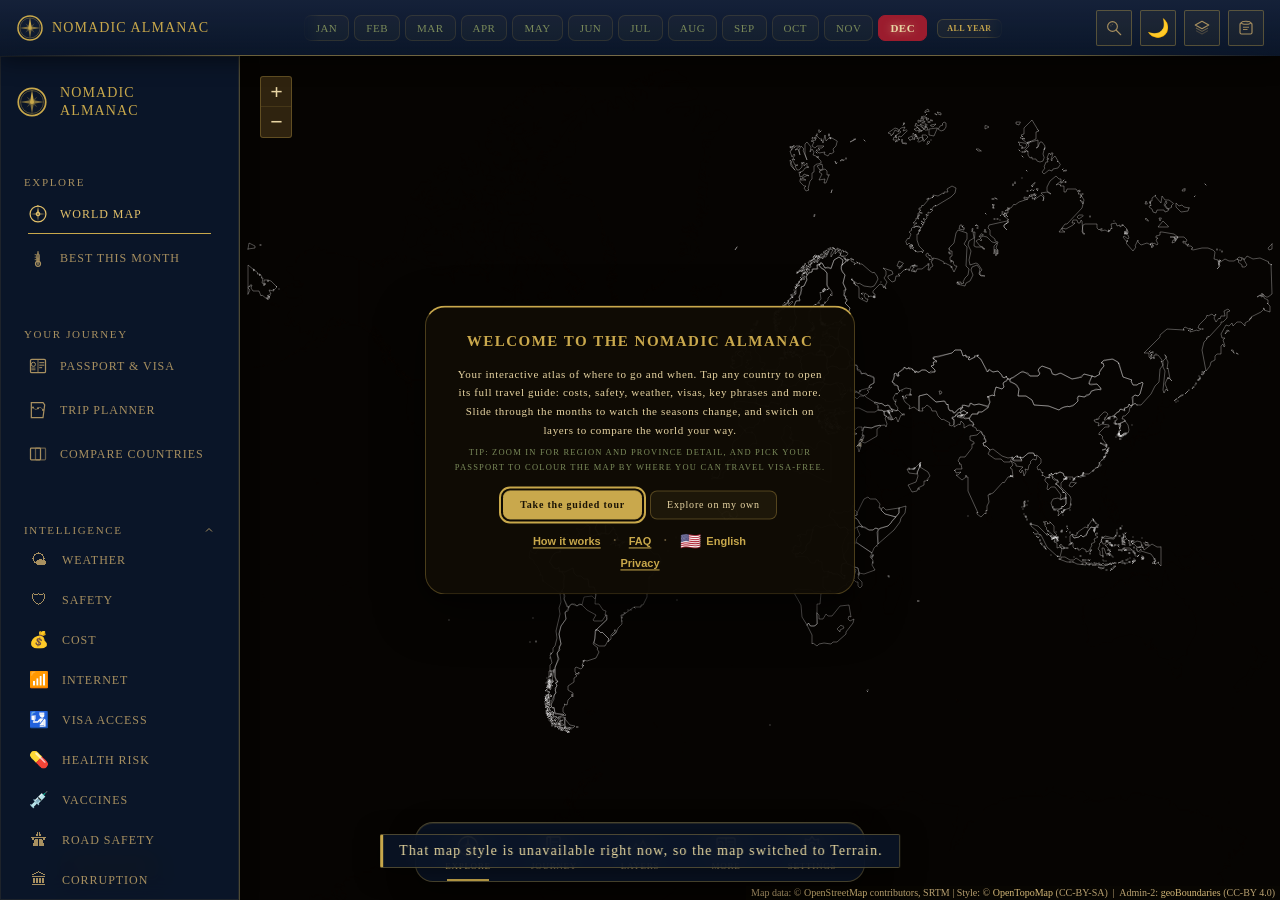
==== commit 60e0ebd1: "fix(csp): make the Content-Security-Policy real (finding 2) script-src is now 'self' plus one SHA-25" ====
--- a/index.html
+++ b/index.html
@@ -3,16 +3,80 @@
 <head>
   <meta charset="UTF-8">
   <meta name="viewport" content="width=device-width, initial-scale=1.0, viewport-fit=cover">
-  <!-- Content-Security-Policy (defense-in-depth). Inline scripts are kept allowed
-       because the app bootstraps inline; object/base-uri/form-action are locked,
-       and schemes are restricted. The primary XSS defense is per-field _esc() on
-       all OSM/user-derived strings. A tighter connect-src allowlist is a future
-       step (requires testing every tile/API/open-data integration).
-       script-src names no host other than this site. The optional visit-count script is a pinned
-       copy at lib/count.js (see NA_ANALYTICS_SITE in app.js and docs/visitors-layer.md), so it is
-       covered by 'self'. The count itself is sent to https://CODE.goatcounter.com/count, which only
-       the broad connect-src https: rule permits; narrowing that rule is a separate step. -->
-  <meta http-equiv="Content-Security-Policy" content="default-src 'self'; script-src 'self' 'unsafe-inline'; style-src 'self' 'unsafe-inline' https://fonts.googleapis.com; font-src 'self' https://fonts.gstatic.com data:; img-src 'self' data: blob: https:; connect-src 'self' https:; worker-src 'self' blob:; manifest-src 'self'; object-src 'none'; base-uri 'self'; form-action 'self'">
+  <!-- Content-Security-Policy. docs/csp.md explains each rule and how to add a host;
+       scripts/test_csp_policy.py fails if the policy loosens or drifts from the code.
+       It DOES guarantee, in any browser that enforces CSP:
+       - Script runs only from this site (script-src 'self') plus ONE inline block allowed by hash, the
+         loading-overlay safety valve in <body>. Inline event-handler attributes, javascript: URLs,
+         eval() and scripts from other hosts are refused, so an injected script element or onerror= attribute
+         does not run (the app keeps its click handlers in app.js and na-boot.js).
+       - Requests and images can reach only the hosts named in connect-src and img-src: the map tile
+         and open-data providers the app really uses, the optional Anthropic call, and the visit
+         counter. Injected code can no longer send localStorage or the sessionStorage API key to an
+         arbitrary HTTPS host. Multi-tenant hosts (ArcGIS, GitHub, jsDelivr) are limited to one path.
+       - object-src 'none', base-uri 'self' and form-action 'self' close the plugin, <base> and
+         form-post routes.
+       It does NOT guarantee:
+       - style-src keeps 'unsafe-inline' because the generated HTML sets many inline styles. Injected
+         CSS can restyle or hide the page; it cannot run script.
+       - A <meta> policy cannot carry frame-ancestors, report-uri, report-to or sandbox, and GitHub
+         Pages cannot send response headers. The page can still be framed by another site, and a
+         violation is only visible in the visitor's own console.
+       - Escaping still matters. The app builds HTML from strings and relies on _esc() for OSM and
+         user text; the policy is the second line of defence, not a replacement.
+       - A listed host can still receive a request from injected code. The list keeps that set small.
+       The optional visit-count script is a pinned copy at lib/count.js (NA_ANALYTICS_SITE in app.js,
+       docs/visitors-layer.md), so it is covered by 'self'; its beacon goes to
+       https://nomadicalmanac.goatcounter.com/count (connect-src). -->
+  <meta http-equiv="Content-Security-Policy" content="
+    default-src 'self';
+    script-src 'self' 'sha256-GxyhVb9WZAYC+Hljpr7ZX7oI9Xu1NImW7XIHycRdGvE=';
+    style-src 'self' 'unsafe-inline' https://fonts.googleapis.com;
+    font-src 'self' https://fonts.gstatic.com data:;
+    img-src 'self'
+        data:
+        https://server.arcgisonline.com
+        https://gibs.earthdata.nasa.gov
+        https://*.tile.opentopomap.org
+        https://*.tiles.openrailwaymap.org
+        https://tile.waymarkedtrails.org
+        https://*.openseamap.org
+        https://nomadicalmanac.goatcounter.com;
+    connect-src 'self'
+        https://overpass-api.de
+        https://nominatim.openstreetmap.org
+        https://api.open-meteo.com
+        https://api.anthropic.com
+        https://nomadicalmanac.goatcounter.com
+        https://data.police.uk
+        https://phl.carto.com
+        https://data.cityofchicago.org
+        https://data.lacity.org
+        https://data.seattle.gov
+        https://data.sfgov.org
+        https://data.cincinnati-oh.gov
+        https://data.montgomerycountymd.gov
+        https://data.buffalony.gov
+        https://data.nola.gov
+        https://data.cityofgainesville.org
+        https://www.dallasopendata.com
+        https://data.kcmo.org
+        https://data.boston.gov
+        https://services1.arcgis.com/UWYHeuuJISiGmgXx/
+        https://services1.arcgis.com/zdB7qR0BtYrg0Xpl/
+        https://services2.arcgis.com/qvkbeam7Wirps6zC/
+        https://services2.arcgis.com/HdTo6HJqh92wn4D8/
+        https://services.arcgis.com/lQySeXwbBg53XWDi/
+        https://services.arcgis.com/v400IkDOw1ad7Yad/
+        https://utility.arcgis.com/usrsvcs/servers/4bc28c820ebd45df8a62feae6dc8822d/
+        https://maps.austintexas.gov/arcgis/rest/services/CrimeViewer_new/
+        https://raw.githubusercontent.com/nvkelso/natural-earth-vector/
+        https://cdn.jsdelivr.net/gh/nvkelso/natural-earth-vector@master/;
+    worker-src 'self';
+    manifest-src 'self';
+    object-src 'none';
+    base-uri 'self';
+    form-action 'self'">
   <meta name="referrer" content="strict-origin-when-cross-origin">
   <meta name="description" content="The Nomadic Almanac: an interactive atlas of where to go and when. Costs, safety, weather, visas, and key phrases for 195 countries, by month.">
   <title>The Nomadic Almanac: World Travel Intelligence</title>
@@ -25,10 +89,11 @@
   <link rel="preconnect"    href="https://server.arcgisonline.com">
   <link rel="dns-prefetch"  href="https://raw.githubusercontent.com">
   <!-- All six interface font families in ONE request (was 3 links + a duplicate @import).
-       Loaded without blocking first paint: media="print" does not block rendering, and onload
-       switches it on once it arrives. If Google Fonts is slow or blocked the page simply keeps
-       its fallback fonts (display=swap), so the CDN is never a single point of failure. -->
-  <link href="https://fonts.googleapis.com/css2?family=IBM+Plex+Mono:wght@400;500;700&family=Cormorant+Garamond:ital,wght@0,600;0,700;1,400&family=Cinzel:wght@400;600;700;900&family=Cinzel+Decorative:wght@700&family=IM+Fell+English:ital@0;1&family=EB+Garamond:ital,wght@0,400;0,500;0,600;1,400&display=swap" rel="stylesheet" media="print" onload="this.media='all'">
+       Loaded without blocking first paint: media="print" does not block rendering, and na-boot.js
+       (deferred, same origin) switches it to "all" once it has arrived; an inline onload cannot be
+       used because the policy forbids inline handlers. If Google Fonts is slow or blocked the page
+       simply keeps its fallback fonts (display=swap), so the CDN is never a single point of failure. -->
+  <link href="https://fonts.googleapis.com/css2?family=IBM+Plex+Mono:wght@400;500;700&family=Cormorant+Garamond:ital,wght@0,600;0,700;1,400&family=Cinzel:wght@400;600;700;900&family=Cinzel+Decorative:wght@700&family=IM+Fell+English:ital@0;1&family=EB+Garamond:ital,wght@0,400;0,500;0,600;1,400&display=swap" rel="stylesheet" media="print" id="na-fonts-css">
   <noscript><link href="https://fonts.googleapis.com/css2?family=IBM+Plex+Mono:wght@400;500;700&family=Cormorant+Garamond:ital,wght@0,600;0,700;1,400&family=Cinzel:wght@400;600;700;900&family=Cinzel+Decorative:wght@700&family=IM+Fell+English:ital@0;1&family=EB+Garamond:ital,wght@0,400;0,500;0,600;1,400&display=swap" rel="stylesheet"></noscript>
   <style>
     :root {
@@ -251,6 +316,11 @@
   <div style="font-family:'Cinzel','Cinzel Decorative',Georgia,serif;font-size:13px;font-weight:700;color:#E8D8A0;letter-spacing:5px;margin-top:18px;text-transform:uppercase">Nomadic Almanac</div>
   <div style="font-family:'Cinzel',Georgia,serif;font-size:8px;color:#A89060;letter-spacing:3px;margin-top:6px;text-transform:uppercase">Loading World Data&hellip;</div>
 </div>
+<!-- This is the page's ONE inline script. The policy allows it by SHA-256 (script-src above), not by
+     'unsafe-inline'. It stays inline on purpose: it is the fallback for a page whose scripts or network
+     are broken, so it must run at parse time with no request of its own, exactly where it did before.
+     Any edit to the text between the tags changes the hash; scripts/test_csp_policy.py recomputes it
+     and prints the new value (docs/csp.md, "Changing the inline block"). -->
 <script>
   // Hard safety valve: dismiss overlay after 3 s regardless of JS/network state.
   // app.js cancels this timer (dismissOverlay) as soon as the map is ready.
@@ -1093,11 +1163,12 @@
   </div>
 </div>
 
+<script defer src="na-boot.js"></script>
 <script defer src="lib/leaflet.js"></script>
 <script defer src="data.js"></script>
 <script defer src="app.js"></script>
 <!-- Heavy split-out data tables are NOT script tags here, so that nothing but the
-     three files above competes with them on a slow first visit:
+     files above (na-boot.js is a few hundred bytes) competes with them on a slow first visit:
      - data-cities.js (the city table, 0.12 MB gz) is injected by app.js
        (_naEnsureCities) once the page is quiet, or at once if something needs it
        sooner (city dots from zoom 4, search, the province and county builds).
@@ -1115,20 +1186,5 @@
        county zoom (_ensureAdmin2Tables), keeping ~0.42 MB gz off the first
        visit entirely. -->
 
-<script>
-  // The worker's install precaches about 15 MB (country polygons, county tables, scripts). Started at
-  // window load on a first visit it competed with the page's own country-polygon download on a slow
-  // link, so app.js calls _naSwRegister once the page is quiet (polygons built, data-detail.js
-  // loaded). The timer is only a backstop in case that never happens (a boot error, say).
-  if ('serviceWorker' in navigator) {
-    window._naSwRegister = function () {
-      if (window._naSwDone) return;
-      window._naSwDone = true;
-      navigator.serviceWorker.register('./sw.js')
-        .catch(e => console.warn('SW registration failed:', e));
-    };
-    window.addEventListener('load', () => setTimeout(window._naSwRegister, 20000));
-  }
-</script>
 </body>
 </html>
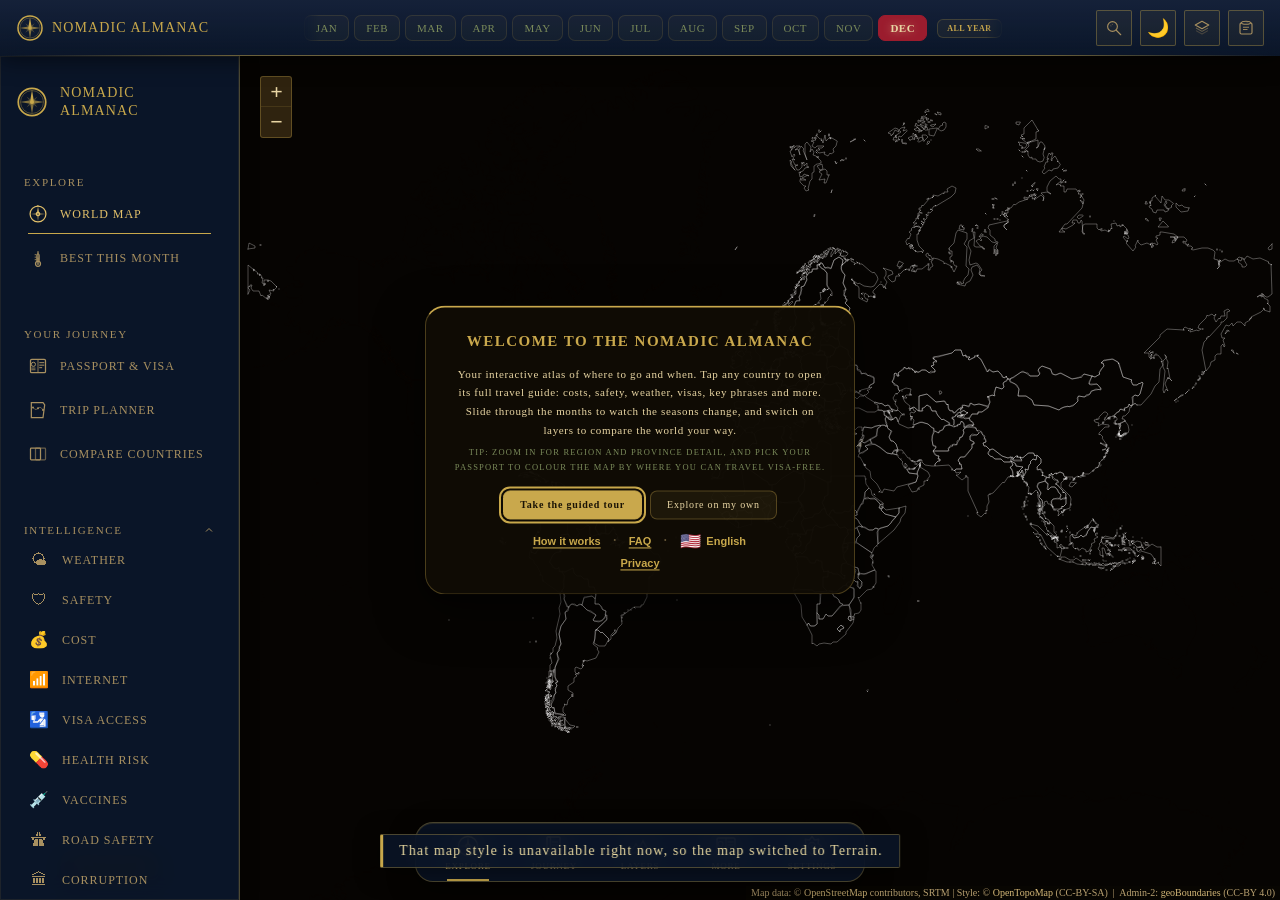
==== commit d7091975: "feat(visitors): switch region level on (slice G) Region level (visits by state or province) was buil" ====
--- a/index.html
+++ b/index.html
@@ -1130,7 +1130,7 @@
            and the visitor's own opt-out. "On" means opted out: it stores the vendor's skipgc = 't'. -->
       <div class="pref-row pref-row-stack" id="pref-privacy-row">
         <span class="pref-label">🔒 <span data-i18n="prefs.privacy">Privacy</span></span>
-        <p class="pref-privacy-note" id="pref-privacy-note" data-i18n="prefs.privacyNote">This site counts visits by country with GoatCounter, a privacy-friendly analytics service. No IP address is stored or shown. The counting script is hosted on this site. Browsers that send Do Not Track or Global Privacy Control are not counted. Countries with fewer than 10 visits are never shown, and counts are rounded down to a multiple of 5. You can switch counting off for your browser below.</p>
+        <p class="pref-privacy-note" id="pref-privacy-note" data-i18n="prefs.privacyNote">This site counts visits by country and by state or province with GoatCounter, a privacy-friendly analytics service. No IP address is stored or shown. The counting script is hosted on this site. Browsers that send Do Not Track or Global Privacy Control are not counted. Countries with fewer than 10 visits and states or provinces with fewer than 25 visits are never shown, and counts are rounded down to a multiple of 5. You can switch counting off for your browser below; this covers the count by state or province as well.</p>
         <div class="pref-privacy-opt">
           <span class="pref-label" id="pref-optout-label" data-i18n="prefs.optout">Do not count my visits</span>
           <div class="pref-toggle-group" id="pref-optout" role="group" aria-labelledby="pref-optout-label">
--- a/style.css
+++ b/style.css
@@ -2544,6 +2544,18 @@
   background: radial-gradient(circle at 50% 34%, #9A6212, #6E430A);
   box-shadow: 0 0 0 1px rgba(255,255,255,0.7);
 }
+/* Region level (see NA_VISITORS_REGIONS in app.js): a rounded SQUARE in teal, so a region
+   pin differs from a country pin by shape and colour, not by colour alone. White on #14777B and on
+   #0B4A4D is 5.3:1 or better. */
+.na-visit-pin-region {
+  border-radius: 28%;
+  background: radial-gradient(circle at 50% 34%, #14777B, #0B4A4D);
+}
+.na-visit-divicon-region:focus-visible { border-radius: 28%; }
+.na-vis-dot-region {
+  border-radius: 28%;
+  background: radial-gradient(circle at 50% 34%, #14777B, #0B4A4D);
+}
 .llabel-note.na-vis-privacy,
 #legend-visitors .llabel-note {
   /* The privacy note is meant to be read, so it is larger and brighter than the other legend notes. */
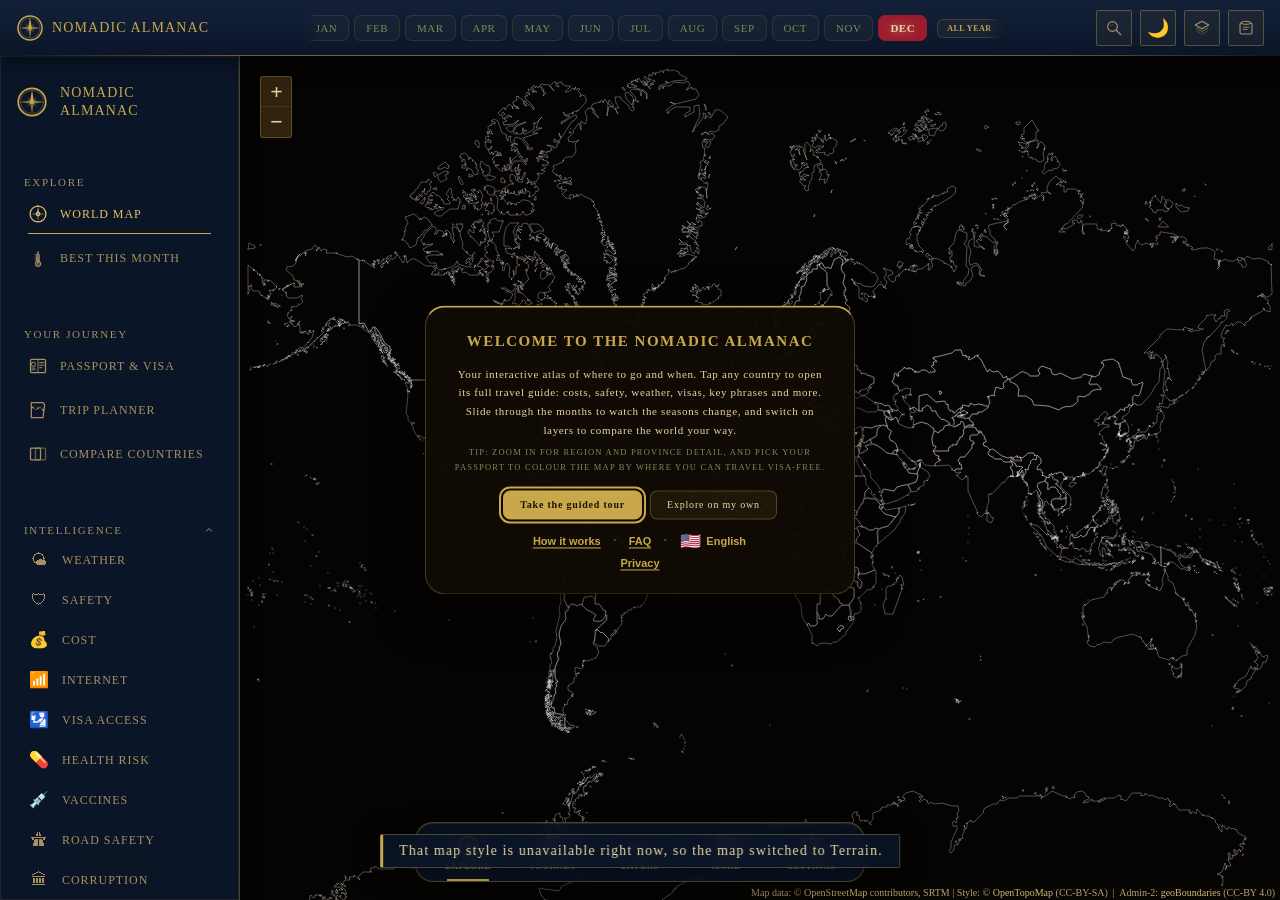
==== commit 2547986f: "fix(visitors): say region is collected for some countries only (slice H) GoatCounter's Region settin" ====
--- a/index.html
+++ b/index.html
@@ -1130,7 +1130,7 @@
            and the visitor's own opt-out. "On" means opted out: it stores the vendor's skipgc = 't'. -->
       <div class="pref-row pref-row-stack" id="pref-privacy-row">
         <span class="pref-label">🔒 <span data-i18n="prefs.privacy">Privacy</span></span>
-        <p class="pref-privacy-note" id="pref-privacy-note" data-i18n="prefs.privacyNote">This site counts visits by country and by state or province with GoatCounter, a privacy-friendly analytics service. No IP address is stored or shown. The counting script is hosted on this site. Browsers that send Do Not Track or Global Privacy Control are not counted. Countries with fewer than 10 visits and states or provinces with fewer than 25 visits are never shown, and counts are rounded down to a multiple of 5. You can switch counting off for your browser below; this covers the count by state or province as well.</p>
+        <p class="pref-privacy-note" id="pref-privacy-note" data-i18n="prefs.privacyNote">This site counts visits by country with GoatCounter, a privacy-friendly analytics service, and by state or province for some countries. No IP address is stored or shown. The counting script is hosted on this site. Browsers that send Do Not Track or Global Privacy Control are not counted. Countries with fewer than 10 visits and states or provinces with fewer than 25 visits are never shown, and counts are rounded down to a multiple of 5. You can switch counting off for your browser below; this covers the count by state or province as well.</p>
         <div class="pref-privacy-opt">
           <span class="pref-label" id="pref-optout-label" data-i18n="prefs.optout">Do not count my visits</span>
           <div class="pref-toggle-group" id="pref-optout" role="group" aria-labelledby="pref-optout-label">
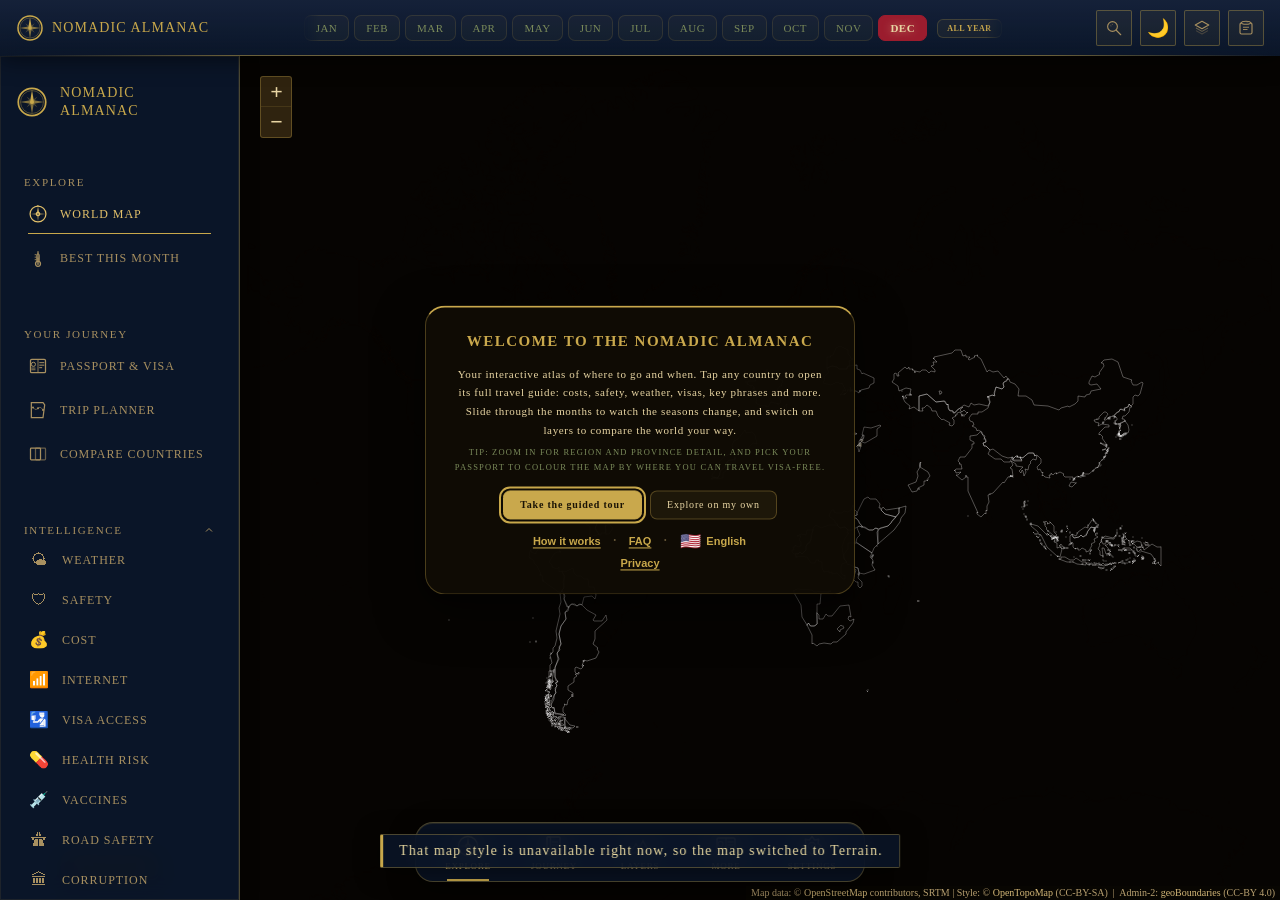
==== commit 542b66d2: "fix(visitors): return the privacy notice to "by country and by state or province" (slice I) Slice H " ====
--- a/index.html
+++ b/index.html
@@ -1130,7 +1130,7 @@
            and the visitor's own opt-out. "On" means opted out: it stores the vendor's skipgc = 't'. -->
       <div class="pref-row pref-row-stack" id="pref-privacy-row">
         <span class="pref-label">🔒 <span data-i18n="prefs.privacy">Privacy</span></span>
-        <p class="pref-privacy-note" id="pref-privacy-note" data-i18n="prefs.privacyNote">This site counts visits by country with GoatCounter, a privacy-friendly analytics service, and by state or province for some countries. No IP address is stored or shown. The counting script is hosted on this site. Browsers that send Do Not Track or Global Privacy Control are not counted. Countries with fewer than 10 visits and states or provinces with fewer than 25 visits are never shown, and counts are rounded down to a multiple of 5. You can switch counting off for your browser below; this covers the count by state or province as well.</p>
+        <p class="pref-privacy-note" id="pref-privacy-note" data-i18n="prefs.privacyNote">This site counts visits by country and by state or province with GoatCounter, a privacy-friendly analytics service. No IP address is stored or shown. The counting script is hosted on this site. Browsers that send Do Not Track or Global Privacy Control are not counted. Countries with fewer than 10 visits and states or provinces with fewer than 25 visits are never shown, and counts are rounded down to a multiple of 5. You can switch counting off for your browser below; this covers the count by state or province as well.</p>
         <div class="pref-privacy-opt">
           <span class="pref-label" id="pref-optout-label" data-i18n="prefs.optout">Do not count my visits</span>
           <div class="pref-toggle-group" id="pref-optout" role="group" aria-labelledby="pref-optout-label">
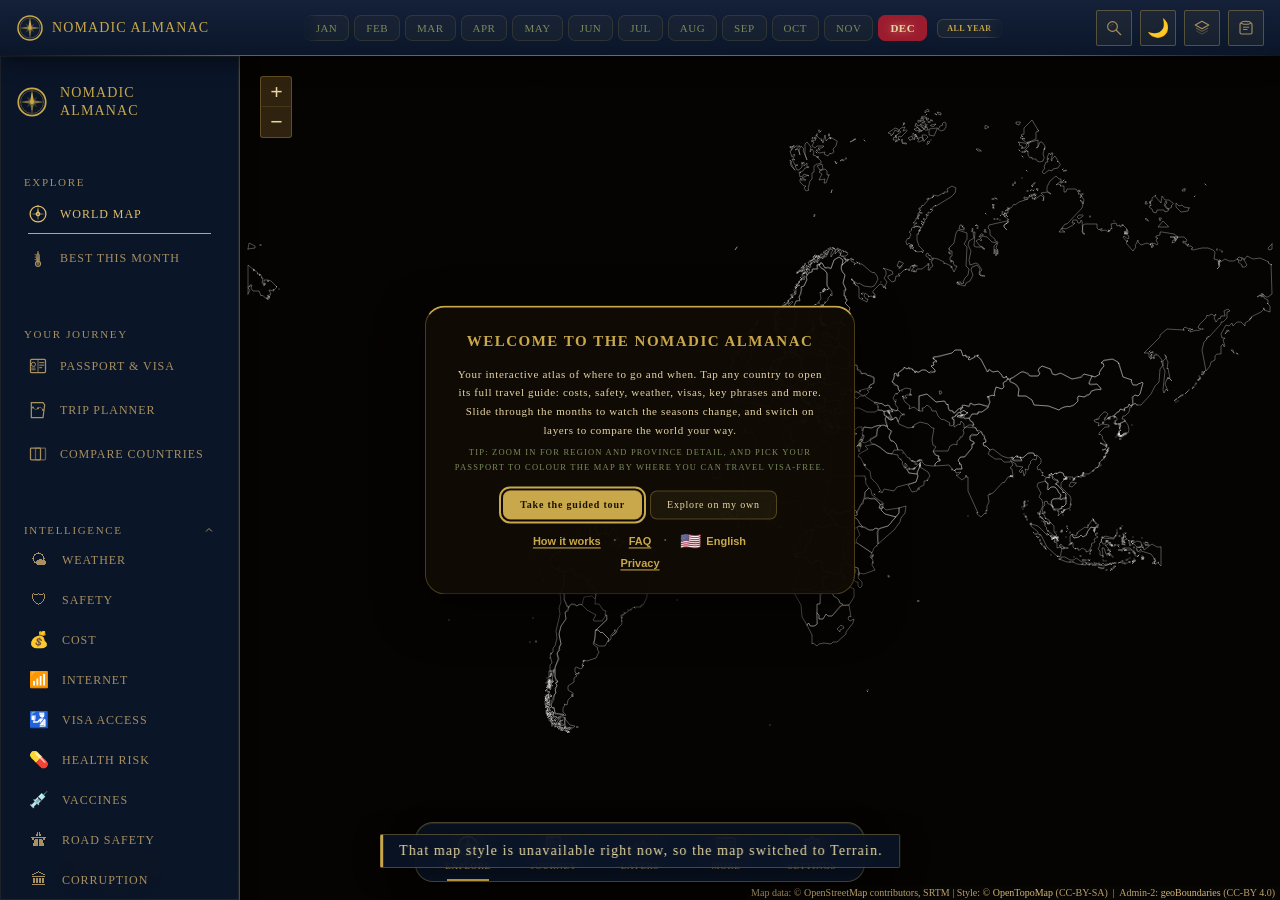
==== commit b9eb8114: "feat(pwa): reach installed Home Screen copies when a release is published (release 65) An installed " ====
--- a/index.html
+++ b/index.html
@@ -866,7 +866,7 @@
 
     <!-- Inline search -->
     <div id="search-wrap">
-      <input id="country-search" type="text" placeholder="&#128269; Search&hellip;" autocomplete="off" spellcheck="false" />
+      <input id="country-search" type="text" data-na-ephemeral placeholder="&#128269; Search&hellip;" autocomplete="off" spellcheck="false" />
       <div id="search-results"></div>
     </div>
 
@@ -1141,6 +1141,10 @@
         <p class="pref-privacy-note" id="pref-optout-signal" data-i18n="prefs.optoutSignal" hidden>Your browser already sends Do Not Track or Global Privacy Control, so your visits are not counted.</p>
       </div>
 
+      <!-- The release this copy is running, written by na-update.js ("v65 · nomadicalmanac.com"). Language-neutral
+           on purpose. An address other than nomadicalmanac.com here means the icon was saved from an old address. -->
+      <p class="pref-version" id="na-version-line" aria-label="App version"></p>
+
     </div>
   </div>
 </div>
@@ -1157,13 +1161,16 @@
   <div id="na-search-panel" class="glass-panel">
     <div id="na-search-input-wrap">
       <svg width="16" height="16" viewBox="0 0 24 24" aria-hidden="true"><use href="#icon-search"/></svg>
-      <input id="na-search-input" type="search" placeholder="Search countries, layers, or features…" autocomplete="off" spellcheck="false" aria-label="Search">
+      <input id="na-search-input" type="search" data-na-ephemeral placeholder="Search countries, layers, or features…" autocomplete="off" spellcheck="false" aria-label="Search">
     </div>
     <div id="na-search-results"></div>
   </div>
 </div>
 
 <script defer src="na-boot.js"></script>
+<!-- na-update.js asks the server for a newer release when the app is reopened (docs/update-delivery.md).
+     It is independent of app.js on purpose, so a release whose app.js fails to start can still be replaced. -->
+<script defer src="na-update.js"></script>
 <script defer src="lib/leaflet.js"></script>
 <script defer src="data.js"></script>
 <script defer src="app.js"></script>
--- a/style.css
+++ b/style.css
@@ -2802,6 +2802,55 @@
 }
 .pref-privacy-opt { display: flex; align-items: center; justify-content: space-between; gap: 12px; flex-wrap: wrap; padding-top: 4px; }
 .pref-privacy-note[hidden] { display: none; }
+
+/* ─── Update banner (na-update.js) ───────────────────────────────────────────────
+   Shown when a newer release exists and a reload would discard something the user typed, or the app
+   has been in use. Above the toast line, clear of the bottom navigation on phones. */
+#na-update-bar {
+  position: fixed;
+  left: 8px; right: 8px;
+  bottom: calc(var(--bottom-nav-h) + env(safe-area-inset-bottom, 0px) + 64px);
+  z-index: 3001;
+  display: flex; justify-content: center;
+  pointer-events: none;
+}
+/* From 768 px the navigation is a floating pill (bottom 18px, about 60px high): stay clear of it. */
+@media (min-width: 768px) { #na-update-bar { bottom: 96px; } }
+.na-update-banner {
+  display: flex; align-items: center; gap: var(--sp-2);
+  max-width: 100%;
+  background: var(--na-glass-navy);
+  backdrop-filter: blur(var(--na-glass-blur));
+  -webkit-backdrop-filter: blur(var(--na-glass-blur));
+  border: var(--na-border-glass);
+  border-left: 3px solid var(--na-gold-mid);
+  box-shadow: 0 4px 24px rgba(0,0,0,0.5);
+  border-radius: var(--na-border-radius);
+  padding: var(--sp-2) var(--sp-2) var(--sp-2) var(--sp-4);
+  font-family: var(--font-label); font-size: var(--ts-small); letter-spacing: var(--track-wide);
+  color: var(--na-text-primary);
+  pointer-events: auto;
+  animation: na-toast-in var(--dur-mid) var(--ease-panel) forwards;
+}
+.na-update-msg { min-width: 0; }
+.na-update-btn, .na-update-later {
+  min-width: 44px; min-height: 44px; padding: 0 var(--sp-4);
+  border-radius: var(--na-border-radius);
+  font: inherit; letter-spacing: inherit; cursor: pointer;
+}
+.na-update-btn { background: var(--na-gold-mid); border: 1px solid var(--na-gold-mid); color: #1B2A4A; font-weight: 700; }
+.na-update-later { background: none; border: 1px solid rgba(232,213,163,0.35); color: var(--na-text-secondary, rgba(232,213,163,0.75)); }
+.na-update-btn:focus-visible, .na-update-later:focus-visible { outline: 2px solid var(--na-gold-bright); outline-offset: 2px; }
+@media (prefers-reduced-motion: reduce) { .na-update-banner { animation: none; } }
+
+/* Release line at the foot of Preferences (na-update.js): "v65 · nomadicalmanac.com". */
+.pref-version {
+  margin: 14px 0 0; padding-bottom: calc(14px + env(safe-area-inset-bottom, 0px)); text-align: center;
+  font-family: var(--font-data); font-size: 12px; letter-spacing: 0.04em;
+  color: var(--na-text-secondary, rgba(232,213,163,0.75)); opacity: 0.8;
+  -webkit-user-select: text; user-select: text;
+}
+.pref-version:empty { display: none; }
 .na-curr-picker { display: flex; flex-wrap: wrap; gap: 5px; max-height: 168px; overflow-y: auto; padding: 2px; }
 .na-curr-opt {
   display: inline-flex; align-items: center; gap: 4px; cursor: pointer;
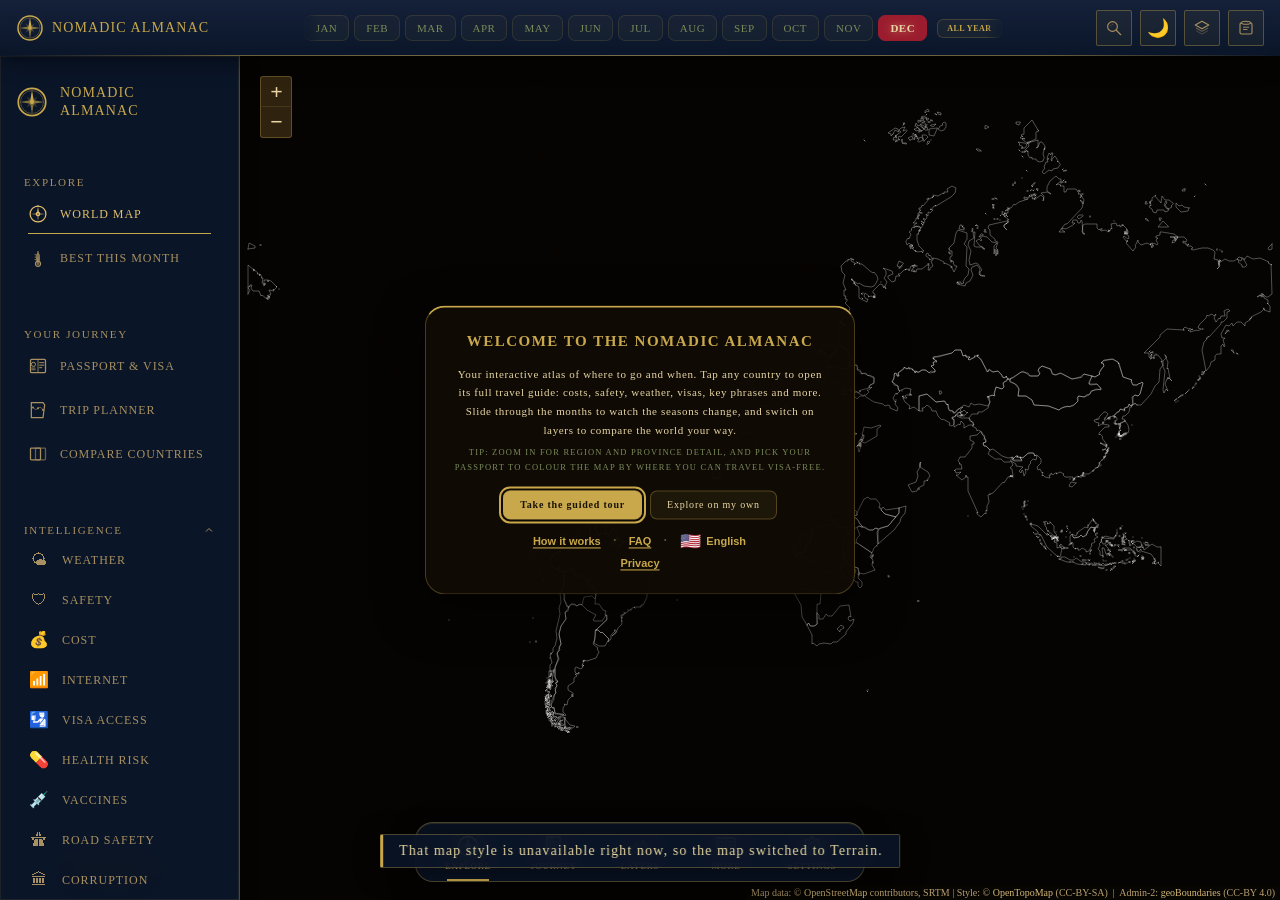
==== commit f0a4edb1: "fix(layout): keep the top menu clear of the iPhone status bar, add a screen readout (release 66) A H" ====
--- a/index.html
+++ b/index.html
@@ -1143,7 +1143,7 @@
 
       <!-- The release this copy is running, written by na-update.js ("v65 · nomadicalmanac.com"). Language-neutral
            on purpose. An address other than nomadicalmanac.com here means the icon was saved from an old address. -->
-      <p class="pref-version" id="na-version-line" aria-label="App version"></p>
+      <p class="pref-version" id="na-version-line"></p>
 
     </div>
   </div>
--- a/style.css
+++ b/style.css
@@ -118,7 +118,7 @@
   --sidebar-w:     240px;   /* full desktop sidebar */
   --sidebar-w-sm:  64px;    /* collapsed laptop sidebar */
   --rail-w:        72px;    /* tablet rail */
-  --header-h:      56px;    /* top header bar (unified glass menu) */
+  --header-h:      calc(56px + env(safe-area-inset-top, 0px));    /* top header bar (unified glass menu) plus the status-bar strip it must clear on an iPhone Home Screen app; env() is 0px elsewhere */
   --bottom-nav-h:  56px;    /* mobile bottom nav */
 }
 
@@ -1334,7 +1334,11 @@
   align-items: center;
   justify-content: space-between;
   gap: var(--sp-3);
-  padding: 0 var(--sp-4);
+  /* The top inset keeps the bar's contents below the iPhone status bar. A Home Screen app runs under a
+     translucent status bar (apple-mobile-web-app-status-bar-style in index.html), so without it the logo,
+     the months and the buttons sit under the clock and cannot be touched. --header-h already includes it.
+     The 600px rule below repeats it because its padding shorthand would otherwise reset the top to 0. */
+  padding: env(safe-area-inset-top, 0px) var(--sp-4) 0;
   /* Facelift: a deeper, dimensional glass bar with a layered navy gradient. */
   background: linear-gradient(180deg, rgba(22,34,58,0.94) 0%, rgba(11,22,40,0.86) 100%);
   backdrop-filter: blur(var(--na-glass-blur)) saturate(1.35);
@@ -1382,7 +1386,7 @@
 /* On compact widths the month strip is the priority on the top menu: drop the
    wordmark to the compass mark only, and tighten spacing so months keep room. */
 @media (max-width: 600px) {
-  #na-header { gap: var(--sp-2); padding: 0 var(--sp-2); }
+  #na-header { gap: var(--sp-2); padding: env(safe-area-inset-top, 0px) var(--sp-2) 0; }
   #na-header-wordmark { display: none; }
   #na-header-actions { gap: 4px; }
   #na-header-months .mb { padding: 6px 9px; font-size: 10.5px; }
@@ -2845,12 +2849,18 @@
 
 /* Release line at the foot of Preferences (na-update.js): "v65 · nomadicalmanac.com". */
 .pref-version {
-  margin: 14px 0 0; padding-bottom: calc(14px + env(safe-area-inset-bottom, 0px)); text-align: center;
+  margin: 14px 0 0; padding-bottom: 6px; text-align: center;
   font-family: var(--font-data); font-size: 12px; letter-spacing: 0.04em;
   color: var(--na-text-secondary, rgba(232,213,163,0.75)); opacity: 0.8;
   -webkit-user-select: text; user-select: text;
-}
+  cursor: pointer; -webkit-tap-highlight-color: transparent;
+}
+/* The last line of the sheet clears the iPhone home indicator. */
+.pref-version:last-child { padding-bottom: calc(14px + env(safe-area-inset-bottom, 0px)); }
+.pref-version:focus-visible { outline: 2px solid var(--na-gold-bright); outline-offset: 2px; }
 .pref-version:empty { display: none; }
+/* Tapping the release line shows what the phone reports about its screen (na-update.js). */
+.pref-version-detail { margin-top: 0; font-size: 11px; line-height: 1.5; letter-spacing: 0; cursor: auto; }
 .na-curr-picker { display: flex; flex-wrap: wrap; gap: 5px; max-height: 168px; overflow-y: auto; padding: 2px; }
 .na-curr-opt {
   display: inline-flex; align-items: center; gap: 4px; cursor: pointer;
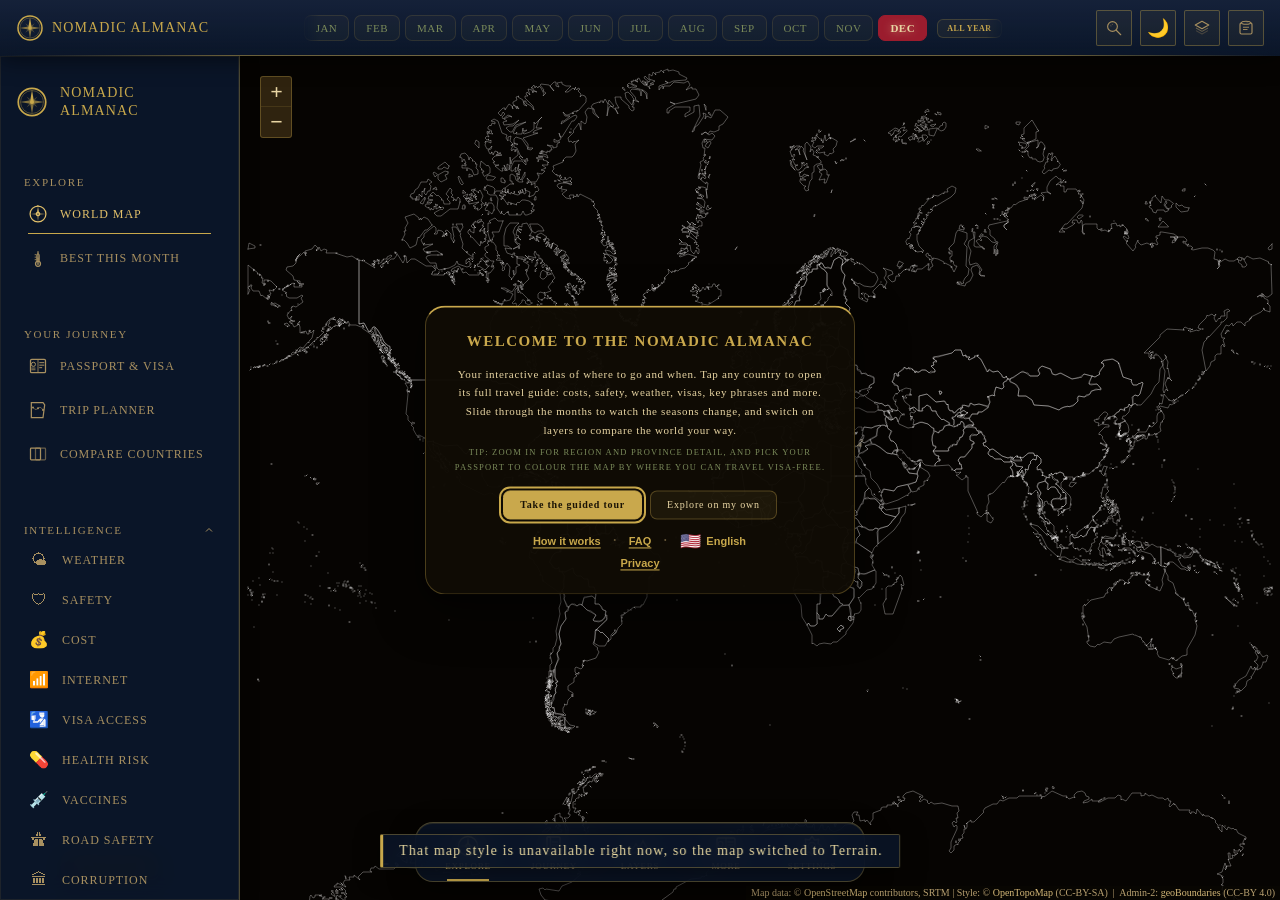
==== commit e3e25da2: "fix(layout): measure the iPhone window, drop the extra strip under the bottom menu, add an opt-in fu" ====
--- a/index.html
+++ b/index.html
@@ -1171,6 +1171,9 @@
 <!-- na-update.js asks the server for a newer release when the app is reopened (docs/update-delivery.md).
      It is independent of app.js on purpose, so a release whose app.js fails to start can still be replaced. -->
 <script defer src="na-update.js"></script>
+<!-- na-viewport.js handles an iPhone Home Screen app whose page is shorter than the screen (docs/update-delivery.md).
+     It runs before app.js so the map is created at its final height. -->
+<script defer src="na-viewport.js"></script>
 <script defer src="lib/leaflet.js"></script>
 <script defer src="data.js"></script>
 <script defer src="app.js"></script>
--- a/style.css
+++ b/style.css
@@ -120,7 +120,17 @@
   --rail-w:        72px;    /* tablet rail */
   --header-h:      calc(56px + env(safe-area-inset-top, 0px));    /* top header bar (unified glass menu) plus the status-bar strip it must clear on an iPhone Home Screen app; env() is 0px elsewhere */
   --bottom-nav-h:  56px;    /* mobile bottom nav */
-}
+  /* The strip under the bottom menu on an iPhone. The full home-indicator inset (34px) left the labels
+     about 34px above the screen edge, which read as a wide empty band; 14px less keeps them clear of the
+     indicator line (it sits 8 to 13px above the edge) and closer to the edge. env() is 0px elsewhere. */
+  --nav-safe-bottom: max(env(safe-area-inset-bottom, 0px) - var(--na-vp-short, 0px) - 14px, 0px);
+  /* --na-vp-short (set by na-viewport.js, 0px when absent): how far the page ends above the screen bottom on an
+     iPhone Home Screen app whose window is the screen height minus the status bar (47px on the owner's phone).
+     The window then already ends above the home indicator, so the strip above is not added on top of it. */
+}
+
+/* na-viewport.js: the page is as tall as the screen (kept by the owner after a ten-second try). */
+html.na-fullh, html.na-fullh body { height: var(--na-full-h); }
 
 /* ── Glass Panel component ───────────────────────────────────────────────── */
 .glass-panel {
@@ -632,7 +642,7 @@
   pointer-events: none; letter-spacing: 0.04em;
 }
 @media (max-width: 1279px) { #map-status { left: calc(var(--sidebar-w-sm) + 14px); } }
-@media (max-width: 767px)  { #map-status { left: 10px; bottom: calc(var(--bottom-nav-h) + env(safe-area-inset-bottom, 0px) + 10px); } }
+@media (max-width: 767px)  { #map-status { left: 10px; bottom: calc(var(--bottom-nav-h) + var(--nav-safe-bottom) + 10px); } }
 
 /* ─── Legend (Field Guide) ───────────────────────────────────────────────── */
 #legend {
@@ -1806,8 +1816,8 @@
     display: flex;
     justify-content: space-around;
     align-items: stretch;
-    height: calc(var(--bottom-nav-h) + env(safe-area-inset-bottom, 0px));
-    padding-bottom: env(safe-area-inset-bottom, 0px);
+    height: calc(var(--bottom-nav-h) + var(--nav-safe-bottom));
+    padding-bottom: var(--nav-safe-bottom);
     background: var(--na-glass-navy);
     backdrop-filter: blur(var(--na-glass-blur)) saturate(1.2);
     -webkit-backdrop-filter: blur(var(--na-glass-blur)) saturate(1.2);
@@ -1896,7 +1906,7 @@
 
 /* Mobile: keep the Field Guide legend clear of the bottom nav (56px + safe area). */
 @media (max-width: 767px) {
-  #legend { bottom: calc(74px + env(safe-area-inset-bottom, 0px)) !important; }
+  #legend { bottom: calc(74px + var(--nav-safe-bottom)) !important; }
 }
 
 /* Emoji glyphs for the generated all-layer sidebar items + mobile sheet tiles.
@@ -2813,7 +2823,7 @@
 #na-update-bar {
   position: fixed;
   left: 8px; right: 8px;
-  bottom: calc(var(--bottom-nav-h) + env(safe-area-inset-bottom, 0px) + 64px);
+  bottom: calc(var(--bottom-nav-h) + var(--nav-safe-bottom) + 64px);
   z-index: 3001;
   display: flex; justify-content: center;
   pointer-events: none;
@@ -2855,12 +2865,23 @@
   -webkit-user-select: text; user-select: text;
   cursor: pointer; -webkit-tap-highlight-color: transparent;
 }
-/* The last line of the sheet clears the iPhone home indicator. */
-.pref-version:last-child { padding-bottom: calc(14px + env(safe-area-inset-bottom, 0px)); }
+/* The last line of the sheet clears the iPhone home indicator (less when the window already ends above it). */
+.pref-version:last-child { padding-bottom: calc(14px + max(env(safe-area-inset-bottom, 0px) - var(--na-vp-short, 0px), 0px)); }
 .pref-version:focus-visible { outline: 2px solid var(--na-gold-bright); outline-offset: 2px; }
 .pref-version:empty { display: none; }
 /* Tapping the release line shows what the phone reports about its screen (na-update.js). */
 .pref-version-detail { margin-top: 0; font-size: 11px; line-height: 1.5; letter-spacing: 0; cursor: auto; }
+/* The ten-second full-height try (na-viewport.js): a bar under the status bar that is always in view, and the
+   button in the readout that starts it. */
+#na-vp-bar { position: fixed; left: 8px; right: 8px; top: calc(env(safe-area-inset-top, 0px) + 8px); z-index: 10000; }
+.na-vp-msg { flex: 1; min-width: 0; }
+.na-vp-test-btn {
+  display: block; margin: 10px auto 0; min-height: 44px; padding: 0 var(--sp-4);
+  background: none; border: 1px solid var(--na-gold-mid); border-radius: var(--na-border-radius);
+  color: var(--na-gold-mid); font: inherit; font-size: 12px; letter-spacing: 0.04em; cursor: pointer;
+}
+.na-vp-test-btn:focus-visible { outline: 2px solid var(--na-gold-bright); outline-offset: 2px; }
+.na-vp-test-btn:last-child { margin-bottom: calc(14px + max(env(safe-area-inset-bottom, 0px) - var(--na-vp-short, 0px), 0px)); }
 .na-curr-picker { display: flex; flex-wrap: wrap; gap: 5px; max-height: 168px; overflow-y: auto; padding: 2px; }
 .na-curr-opt {
   display: inline-flex; align-items: center; gap: 4px; cursor: pointer;
